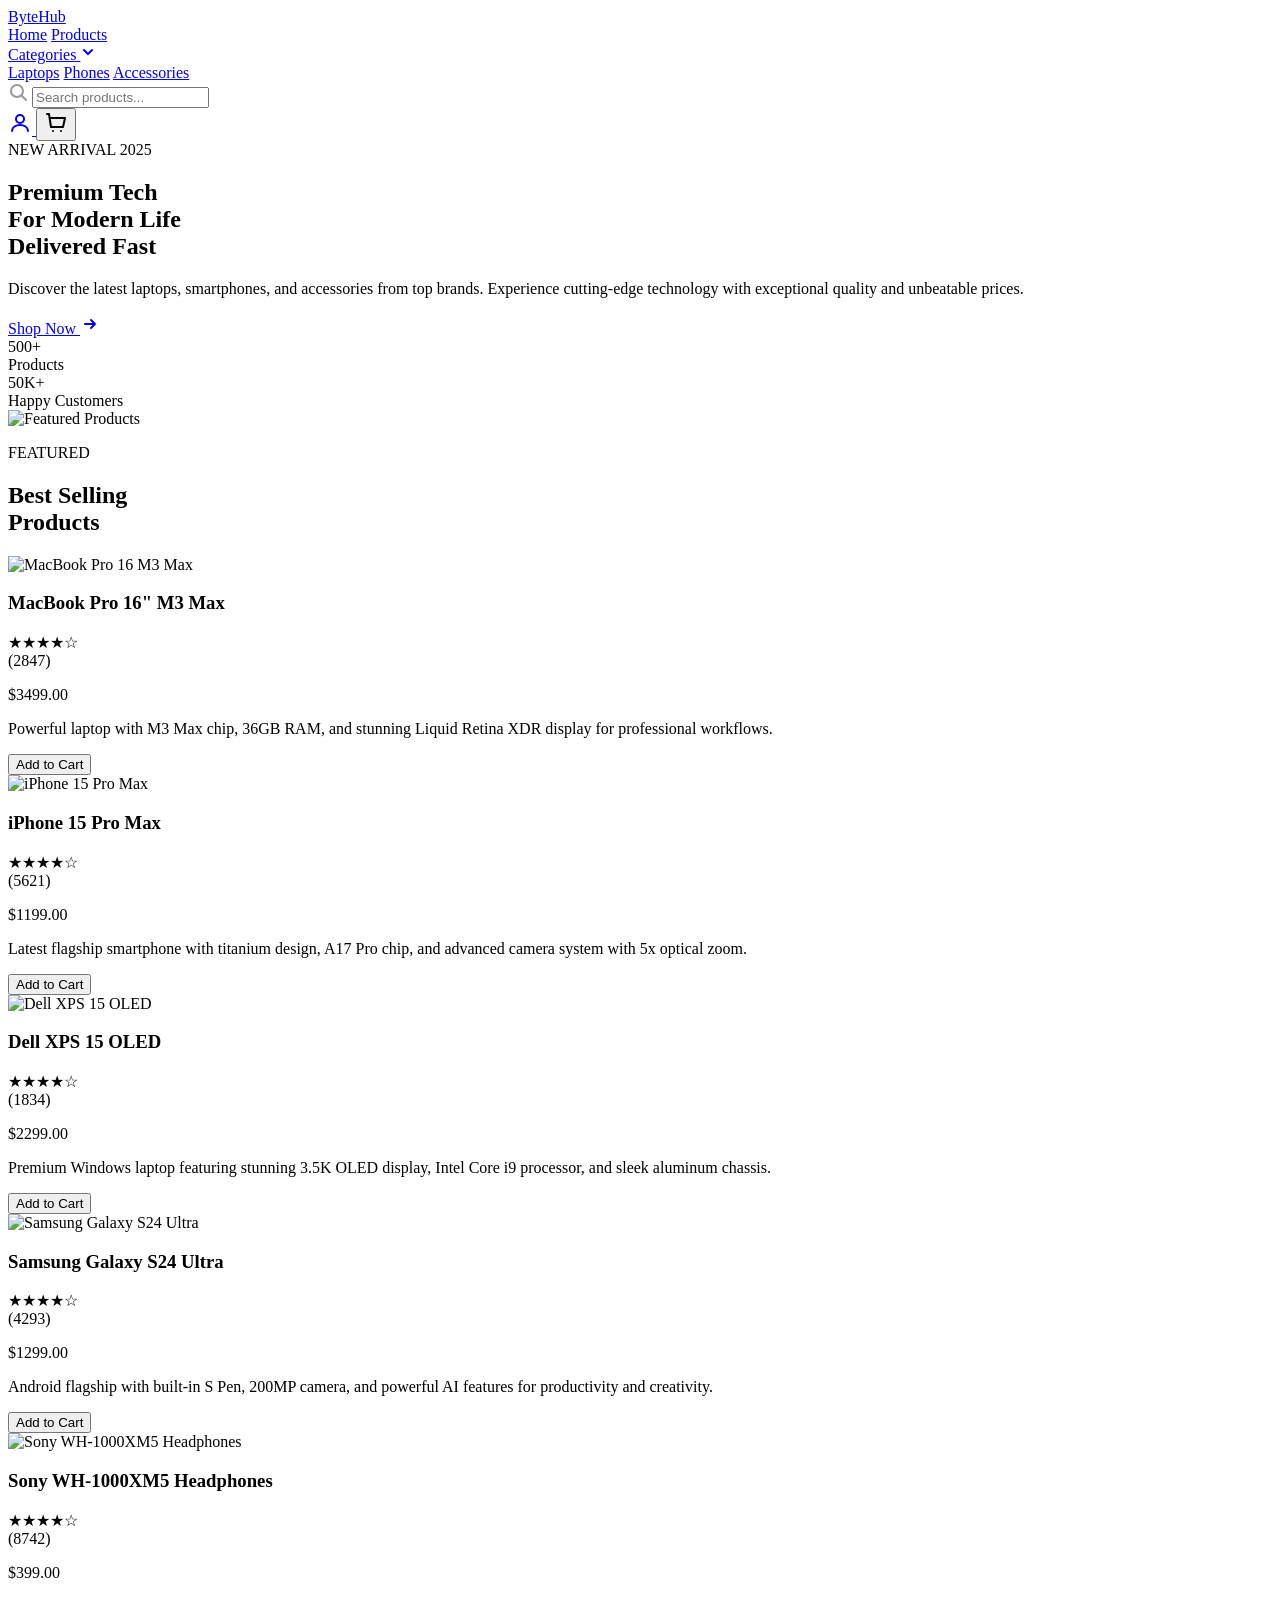
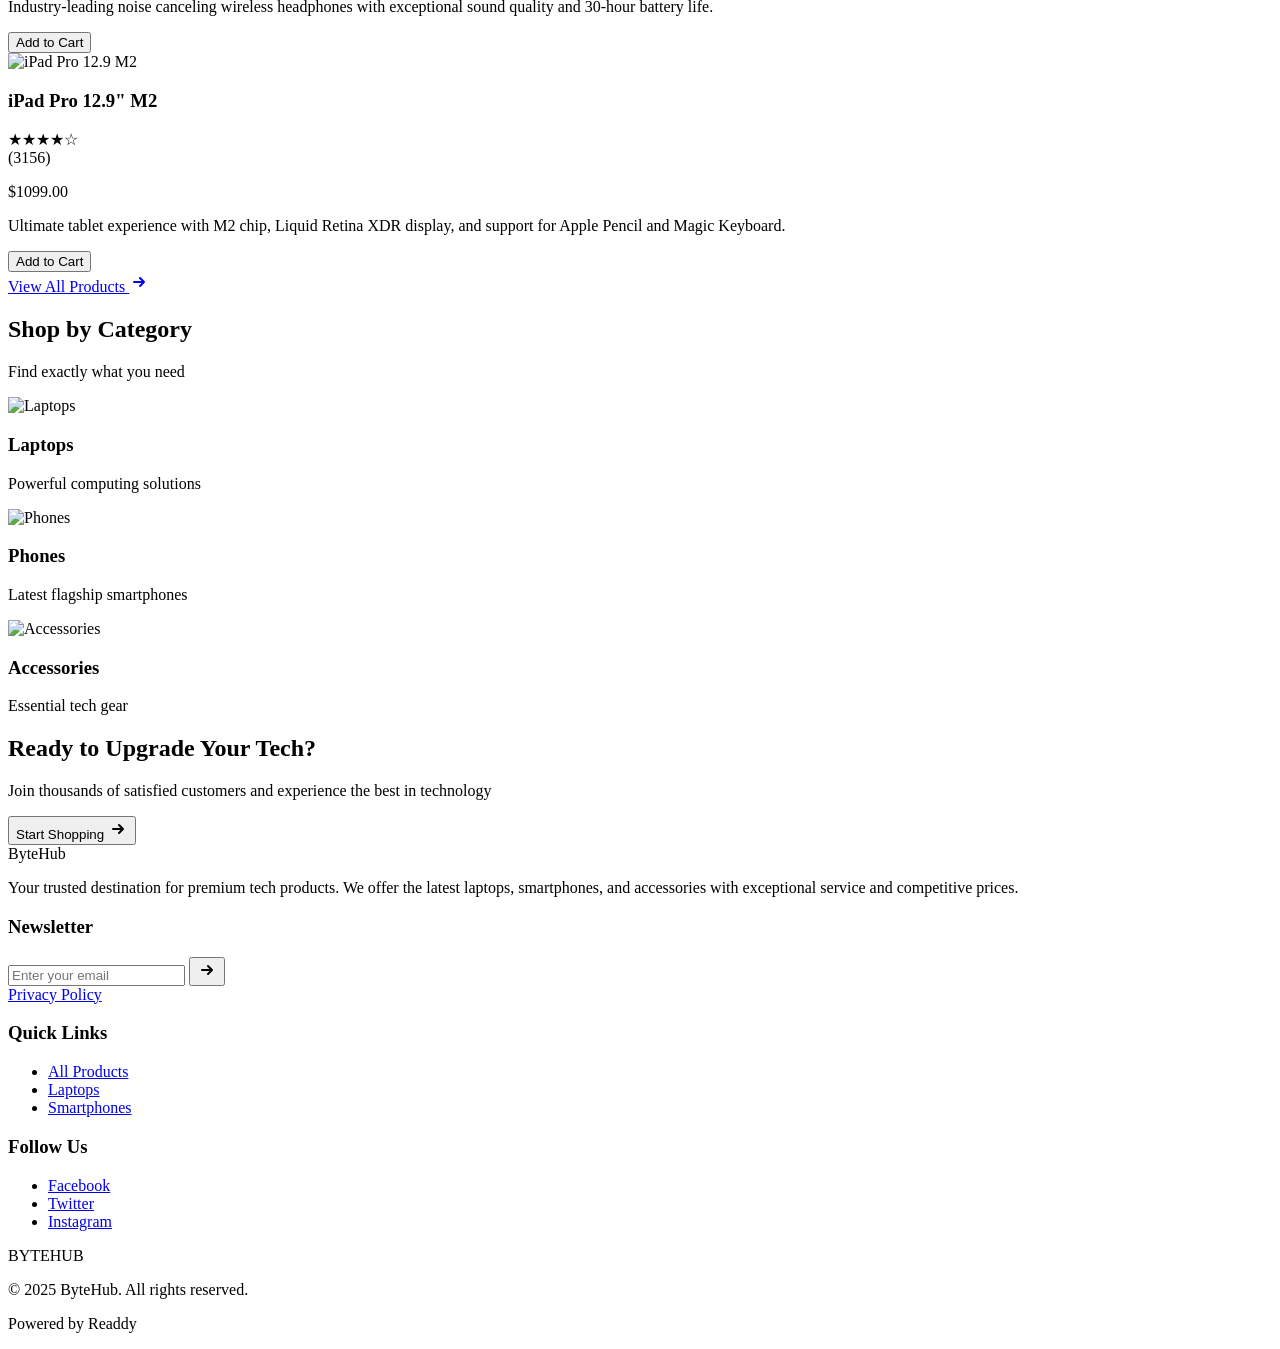
==== index.html @ a2492da7 "Add files via upload" ====
<!DOCTYPE html>
<html lang="en">
<head>
    <meta charset="UTF-8">
    <meta name="viewport" content="width=device-width, initial-scale=1.0">
    <title>ByteHub - Premium Tech Products | Laptops, Phones & Accessories</title>
    <meta name="description" content="Shop the latest laptops, smartphones, and tech accessories at ByteHub. Discover premium technology products from top brands with exceptional quality and competitive prices.">
    <link rel="stylesheet" href="styles.css">
</head>
<body>
    <!-- Header -->
    <header class="header">
        <div class="container">
            <div class="header-content">
                <a href="index.html" class="logo">
                    <div class="logo-icon" id="logoIcon"></div>
                    <span class="logo-text">ByteHub</span>
                </a>

                <nav class="nav">
                    <a href="index.html" class="nav-link active">Home</a>
                    <a href="products.html" class="nav-link">Products</a>
                    <div class="dropdown">
                        <a href="#" class="nav-link dropdown-toggle">
                            Categories
                            <svg width="16" height="16" viewBox="0 0 16 16" fill="none">
                                <path d="M4 6L8 10L12 6" stroke="currentColor" stroke-width="2" stroke-linecap="round"/>
                            </svg>
                        </a>
                        <div class="dropdown-menu">
                            <a href="products.html?category=laptops" class="dropdown-item">Laptops</a>
                            <a href="products.html?category=phones" class="dropdown-item">Phones</a>
                            <a href="products.html?category=accessories" class="dropdown-item">Accessories</a>
                        </div>
                    </div>
                </nav>

                <div class="search-bar">
                    <svg width="20" height="20" viewBox="0 0 20 20" fill="none">
                        <circle cx="9" cy="9" r="6" stroke="#999" stroke-width="2"/>
                        <path d="M14 14L18 18" stroke="#999" stroke-width="2" stroke-linecap="round"/>
                    </svg>
                    <input type="text" placeholder="Search products...">
                </div>

                <div class="header-actions">
                    <a href="login.html" class="icon-btn">
                        <svg width="24" height="24" viewBox="0 0 24 24" fill="none">
                            <circle cx="12" cy="8" r="4" stroke="currentColor" stroke-width="2"/>
                            <path d="M4 20C4 16 8 14 12 14C16 14 20 16 20 20" stroke="currentColor" stroke-width="2" stroke-linecap="round"/>
                        </svg>
                    </a>
                    <button class="icon-btn">
                        <svg width="24" height="24" viewBox="0 0 24 24" fill="none">
                            <path d="M3 3H5L7 16H19L21 7H7" stroke="currentColor" stroke-width="2" stroke-linecap="round" stroke-linejoin="round"/>
                            <circle cx="9" cy="20" r="1" fill="currentColor"/>
                            <circle cx="17" cy="20" r="1" fill="currentColor"/>
                        </svg>
                    </button>
                </div>
            </div>
        </div>
    </header>

    <!-- Hero Section -->
    <section class="hero">
        <div class="container">
            <div class="hero-content">
                <div class="hero-left">
                    <span class="badge">NEW ARRIVAL 2025</span>
                    <h1 class="hero-title">
                        Premium Tech<br>
                        <span class="hero-accent">For Modern Life</span><br>
                        Delivered Fast
                    </h1>
                    <p class="hero-description">
                        Discover the latest laptops, smartphones, and accessories from top brands. Experience cutting-edge technology with exceptional quality and unbeatable prices.
                    </p>
                    <a href="products.html" class="btn btn-primary">
                        Shop Now
                        <svg width="20" height="20" viewBox="0 0 20 20" fill="none">
                            <path d="M5 10H15M15 10L11 6M15 10L11 14" stroke="currentColor" stroke-width="2" stroke-linecap="round" stroke-linejoin="round"/>
                        </svg>
                    </a>
                </div>

                <div class="hero-right">
                    <div class="stats-card">
                        <div class="stat">
                            <div class="stat-value">500+</div>
                            <div class="stat-label">Products</div>
                        </div>
                        <div class="stat">
                            <div class="stat-value">50K+</div>
                            <div class="stat-label">Happy Customers</div>
                        </div>
                    </div>
                    <img src="https://ext.same-assets.com/4202132248/4237964118.jpeg" alt="Featured Products" class="hero-image">
                </div>
            </div>
        </div>
    </section>

    <!-- Best Selling Products -->
    <section class="products-section">
        <div class="container">
            <p class="section-label">FEATURED</p>
            <h2 class="section-title">Best Selling<br>Products</h2>

            <div class="products-grid">
                <!-- Product 1 -->
                <div class="product-card">
                    <div class="product-image">
                        <img src="https://ext.same-assets.com/4202132248/3371198224.false" alt="MacBook Pro 16 M3 Max">
                    </div>
                    <h3 class="product-title">MacBook Pro 16" M3 Max</h3>
                    <div class="product-rating">
                        <div class="stars">★★★★☆</div>
                        <span class="rating-count">(2847)</span>
                    </div>
                    <p class="product-price">$3499.00</p>
                    <p class="product-description">Powerful laptop with M3 Max chip, 36GB RAM, and stunning Liquid Retina XDR display for professional workflows.</p>
                    <button class="btn btn-secondary">Add to Cart</button>
                </div>

                <!-- Product 2 -->
                <div class="product-card">
                    <div class="product-image">
                        <img src="https://ext.same-assets.com/4202132248/3817029544.false" alt="iPhone 15 Pro Max">
                    </div>
                    <h3 class="product-title">iPhone 15 Pro Max</h3>
                    <div class="product-rating">
                        <div class="stars">★★★★☆</div>
                        <span class="rating-count">(5621)</span>
                    </div>
                    <p class="product-price">$1199.00</p>
                    <p class="product-description">Latest flagship smartphone with titanium design, A17 Pro chip, and advanced camera system with 5x optical zoom.</p>
                    <button class="btn btn-secondary">Add to Cart</button>
                </div>

                <!-- Product 3 -->
                <div class="product-card">
                    <div class="product-image">
                        <img src="https://ext.same-assets.com/4202132248/3340325366.false" alt="Dell XPS 15 OLED">
                    </div>
                    <h3 class="product-title">Dell XPS 15 OLED</h3>
                    <div class="product-rating">
                        <div class="stars">★★★★☆</div>
                        <span class="rating-count">(1834)</span>
                    </div>
                    <p class="product-price">$2299.00</p>
                    <p class="product-description">Premium Windows laptop featuring stunning 3.5K OLED display, Intel Core i9 processor, and sleek aluminum chassis.</p>
                    <button class="btn btn-secondary">Add to Cart</button>
                </div>

                <!-- Product 4 -->
                <div class="product-card">
                    <div class="product-image">
                        <img src="https://ext.same-assets.com/4202132248/1312761333.false" alt="Samsung Galaxy S24 Ultra">
                    </div>
                    <h3 class="product-title">Samsung Galaxy S24 Ultra</h3>
                    <div class="product-rating">
                        <div class="stars">★★★★☆</div>
                        <span class="rating-count">(4293)</span>
                    </div>
                    <p class="product-price">$1299.00</p>
                    <p class="product-description">Android flagship with built-in S Pen, 200MP camera, and powerful AI features for productivity and creativity.</p>
                    <button class="btn btn-secondary">Add to Cart</button>
                </div>

                <!-- Product 5 -->
                <div class="product-card">
                    <div class="product-image">
                        <img src="https://ext.same-assets.com/4202132248/2465960972.false" alt="Sony WH-1000XM5 Headphones">
                    </div>
                    <h3 class="product-title">Sony WH-1000XM5 Headphones</h3>
                    <div class="product-rating">
                        <div class="stars">★★★★☆</div>
                        <span class="rating-count">(8742)</span>
                    </div>
                    <p class="product-price">$399.00</p>
                    <p class="product-description">Industry-leading noise canceling wireless headphones with exceptional sound quality and 30-hour battery life.</p>
                    <button class="btn btn-secondary">Add to Cart</button>
                </div>

                <!-- Product 6 -->
                <div class="product-card">
                    <div class="product-image">
                        <img src="https://ext.same-assets.com/4202132248/3742581268.false" alt="iPad Pro 12.9 M2">
                    </div>
                    <h3 class="product-title">iPad Pro 12.9" M2</h3>
                    <div class="product-rating">
                        <div class="stars">★★★★☆</div>
                        <span class="rating-count">(3156)</span>
                    </div>
                    <p class="product-price">$1099.00</p>
                    <p class="product-description">Ultimate tablet experience with M2 chip, Liquid Retina XDR display, and support for Apple Pencil and Magic Keyboard.</p>
                    <button class="btn btn-secondary">Add to Cart</button>
                </div>
            </div>

            <div class="view-all">
                <a href="products.html" class="btn btn-primary">
                    View All Products
                    <svg width="20" height="20" viewBox="0 0 20 20" fill="none">
                        <path d="M5 10H15M15 10L11 6M15 10L11 14" stroke="currentColor" stroke-width="2" stroke-linecap="round" stroke-linejoin="round"/>
                    </svg>
                </a>
            </div>
        </div>
    </section>

    <!-- Categories Section -->
    <section class="categories-section">
        <div class="container">
            <h2 class="section-title-center">Shop by Category</h2>
            <p class="section-subtitle">Find exactly what you need</p>

            <div class="categories-grid">
                <div class="category-card">
                    <img src="https://ext.same-assets.com/4202132248/1096574833.jpeg" alt="Laptops">
                    <div class="category-content">
                        <h3 class="category-title">Laptops</h3>
                        <p class="category-subtitle">Powerful computing solutions</p>
                    </div>
                </div>

                <div class="category-card">
                    <img src="https://ext.same-assets.com/4202132248/4027324781.jpeg" alt="Phones">
                    <div class="category-content">
                        <h3 class="category-title">Phones</h3>
                        <p class="category-subtitle">Latest flagship smartphones</p>
                    </div>
                </div>

                <div class="category-card">
                    <img src="https://ext.same-assets.com/4202132248/3870471073.jpeg" alt="Accessories">
                    <div class="category-content">
                        <h3 class="category-title">Accessories</h3>
                        <p class="category-subtitle">Essential tech gear</p>
                    </div>
                </div>
            </div>
        </div>
    </section>

    <!-- CTA Section -->
    <section class="cta-section">
        <div class="container">
            <h2 class="cta-title">Ready to Upgrade Your Tech?</h2>
            <p class="cta-description">Join thousands of satisfied customers and experience the best in technology</p>
            <button class="btn btn-white">
                Start Shopping
                <svg width="20" height="20" viewBox="0 0 20 20" fill="none">
                    <path d="M5 10H15M15 10L11 6M15 10L11 14" stroke="currentColor" stroke-width="2" stroke-linecap="round" stroke-linejoin="round"/>
                </svg>
            </button>
        </div>
    </section>

    <!-- Footer -->
    <footer class="footer">
        <div class="container">
            <div class="footer-content">
                <div class="footer-col">
                    <div class="footer-logo">
                        <div class="footer-logo-icon"></div>
                        <span class="footer-logo-text">ByteHub</span>
                    </div>
                    <p class="footer-description">Your trusted destination for premium tech products. We offer the latest laptops, smartphones, and accessories with exceptional service and competitive prices.</p>
                </div>

                <div class="footer-col">
                    <h3 class="footer-heading">Newsletter</h3>
                    <div class="newsletter-form">
                        <input type="email" placeholder="Enter your email">
                        <button type="submit">
                            <svg width="20" height="20" viewBox="0 0 20 20" fill="none">
                                <path d="M5 10H15M15 10L11 6M15 10L11 14" stroke="currentColor" stroke-width="2" stroke-linecap="round" stroke-linejoin="round"/>
                            </svg>
                        </button>
                    </div>
                    <a href="#" class="footer-link">Privacy Policy</a>
                </div>

                <div class="footer-col">
                    <h3 class="footer-heading">Quick Links</h3>
                    <ul class="footer-links">
                        <li><a href="#">All Products</a></li>
                        <li><a href="#">Laptops</a></li>
                        <li><a href="#">Smartphones</a></li>
                    </ul>
                </div>

                <div class="footer-col">
                    <h3 class="footer-heading">Follow Us</h3>
                    <ul class="footer-links">
                        <li><a href="#">Facebook</a></li>
                        <li><a href="#">Twitter</a></li>
                        <li><a href="#">Instagram</a></li>
                    </ul>
                </div>
            </div>

            <div class="footer-watermark">BYTEHUB</div>

            <div class="footer-bottom">
                <p>&copy; 2025 ByteHub. All rights reserved.</p>
                <p>Powered by Readdy</p>
            </div>
        </div>
    </footer>

    <script src="script.js"></script>
</body>
</html>
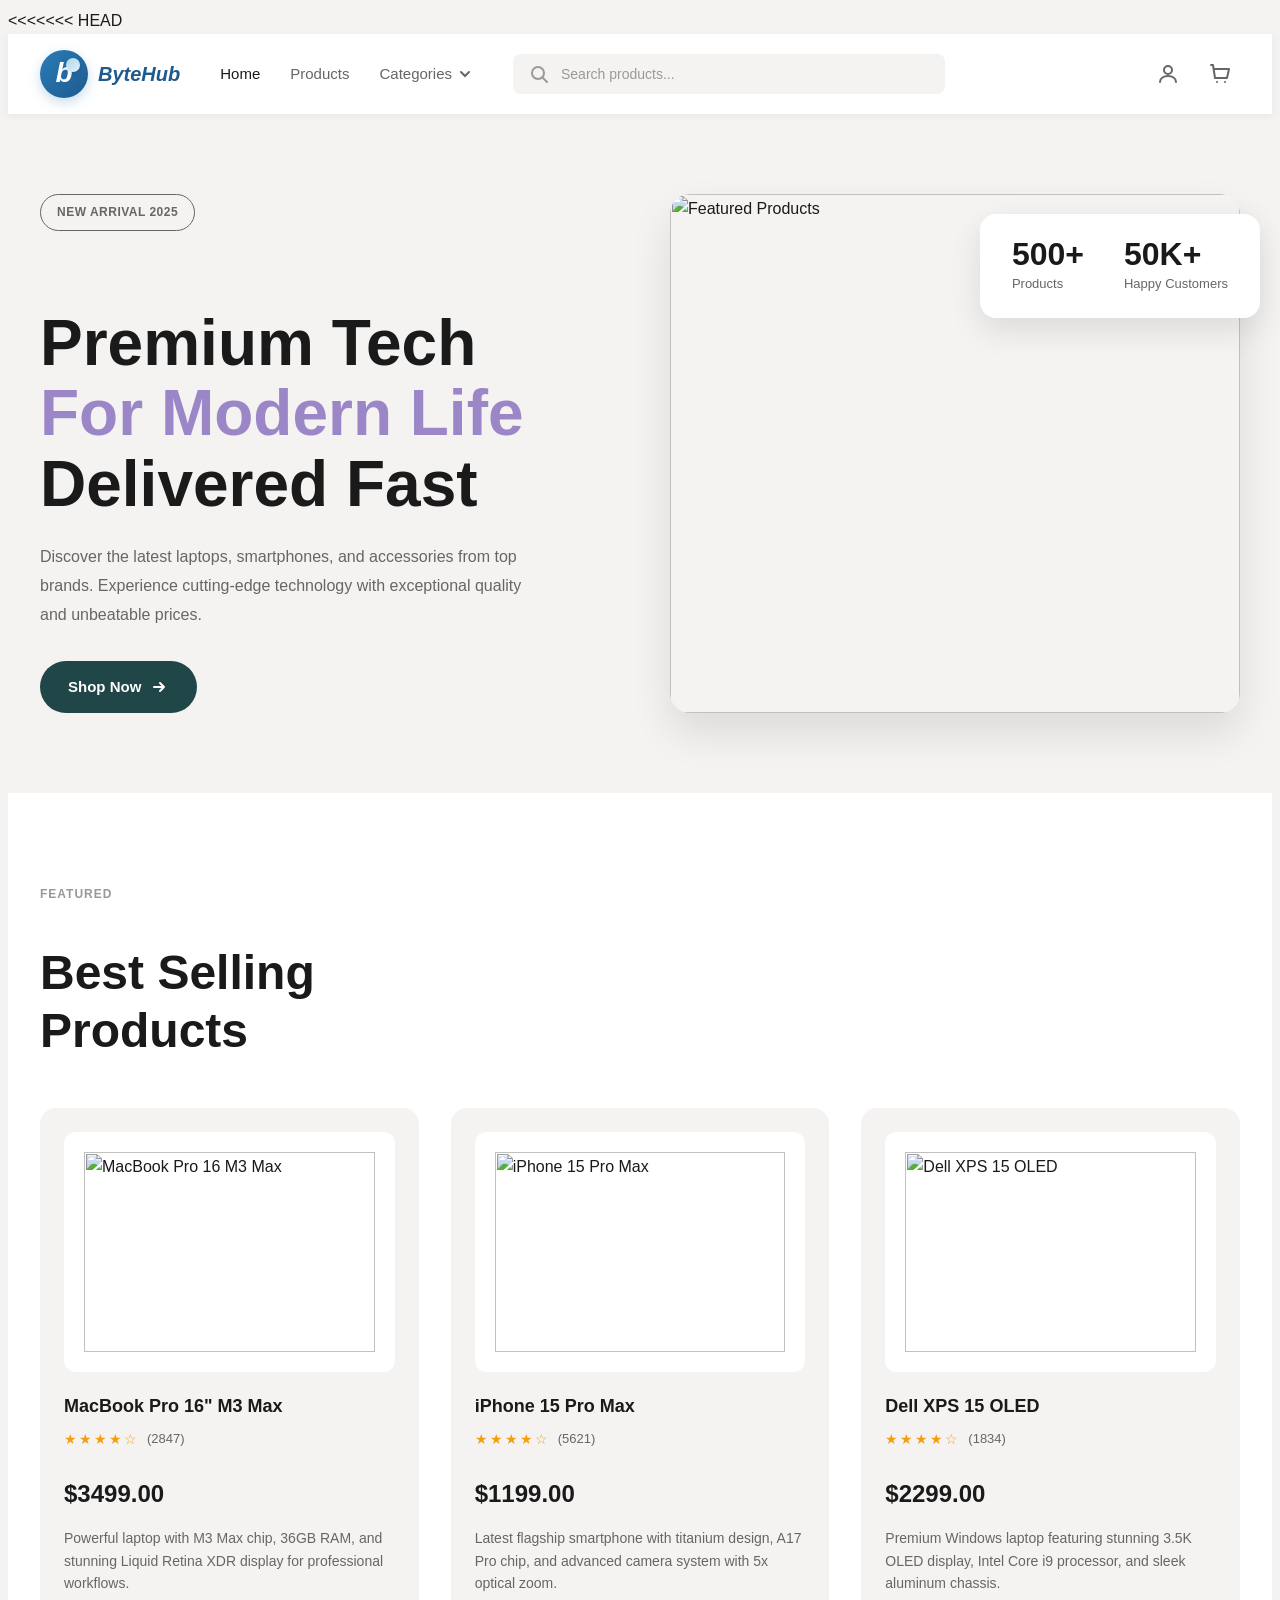
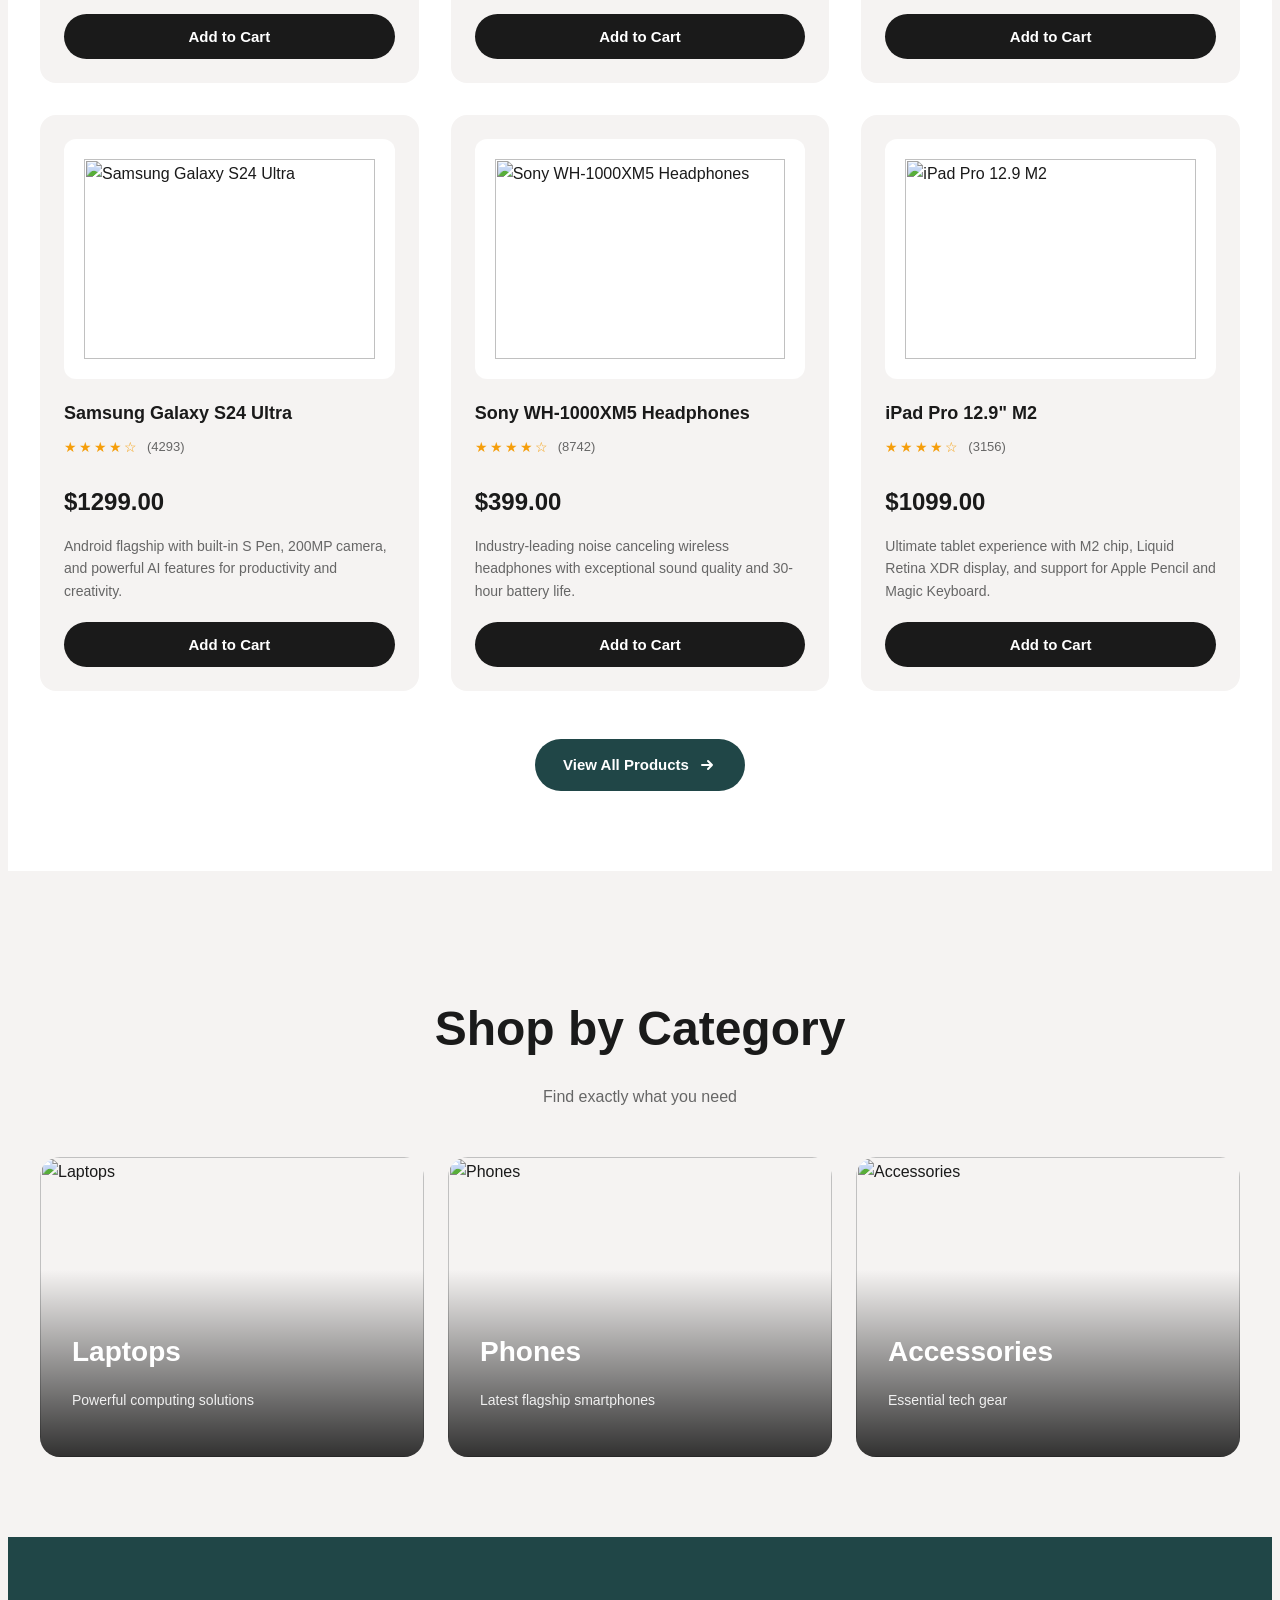
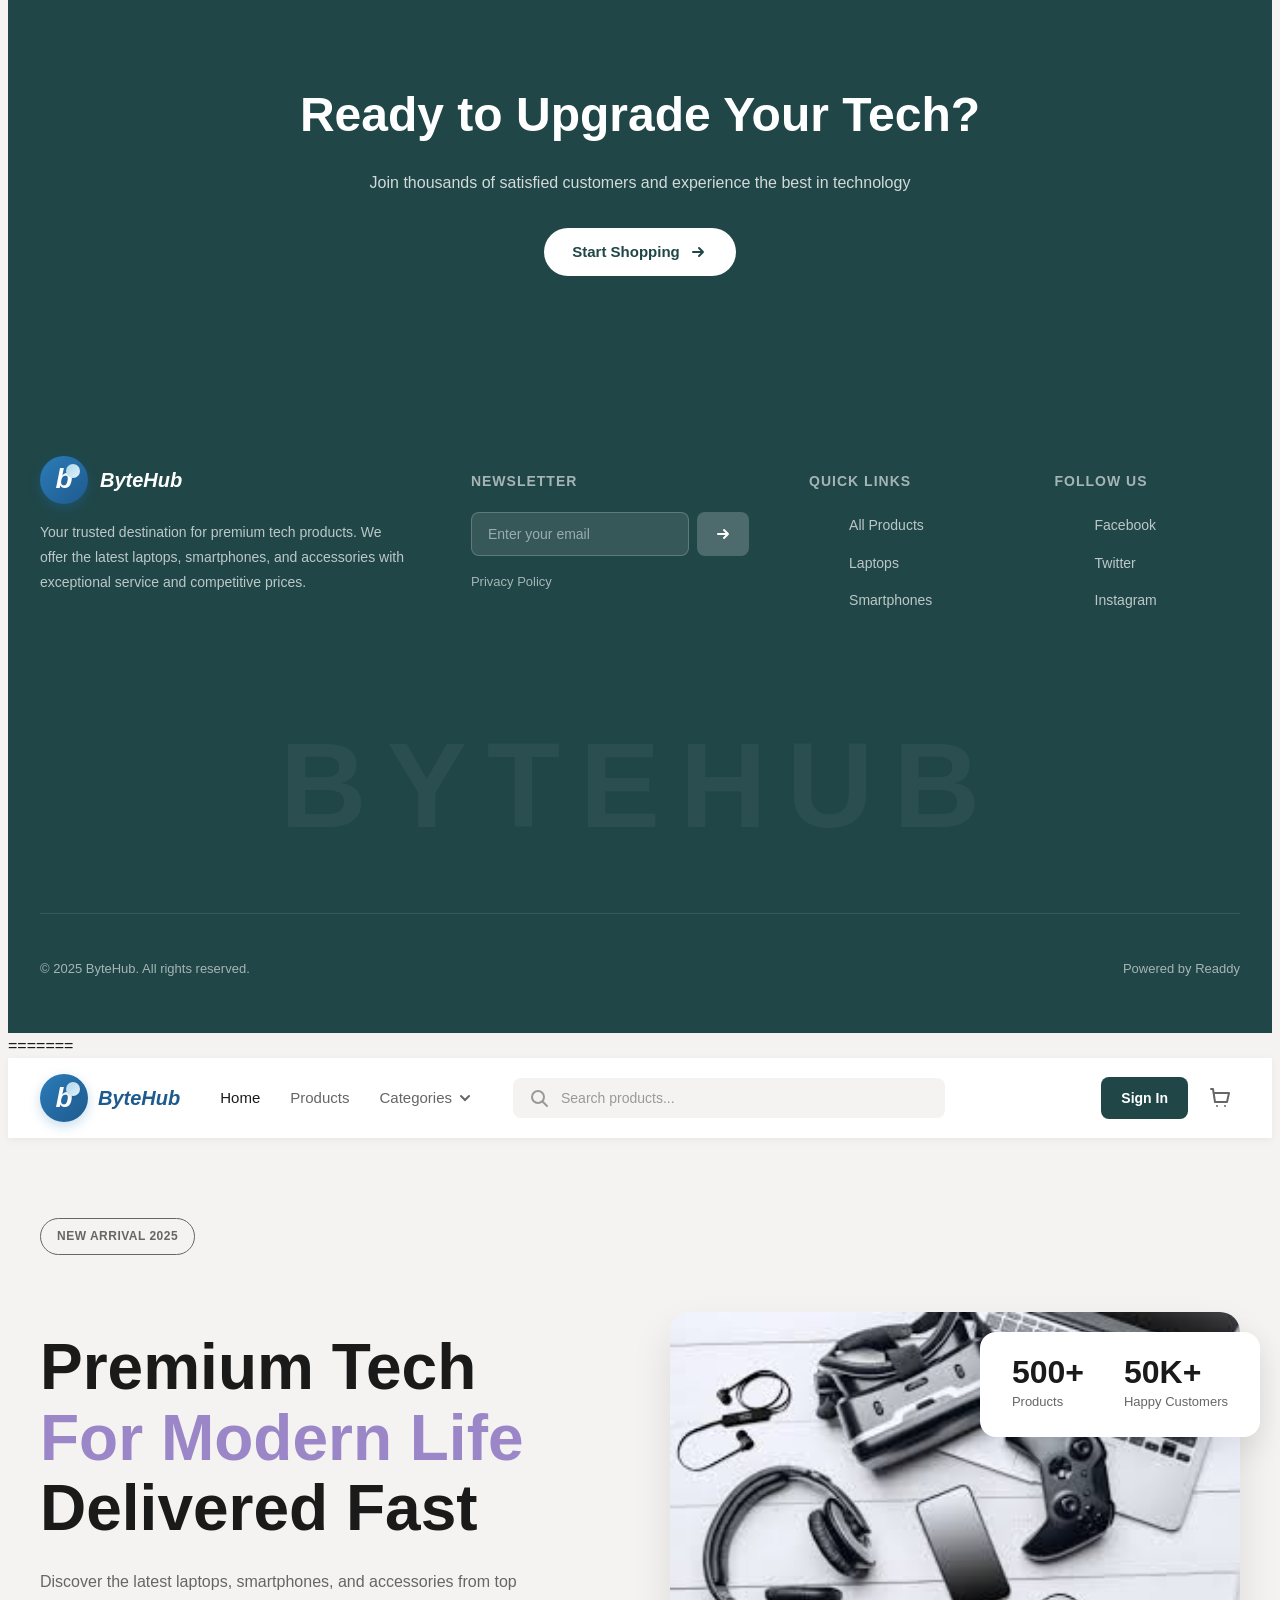
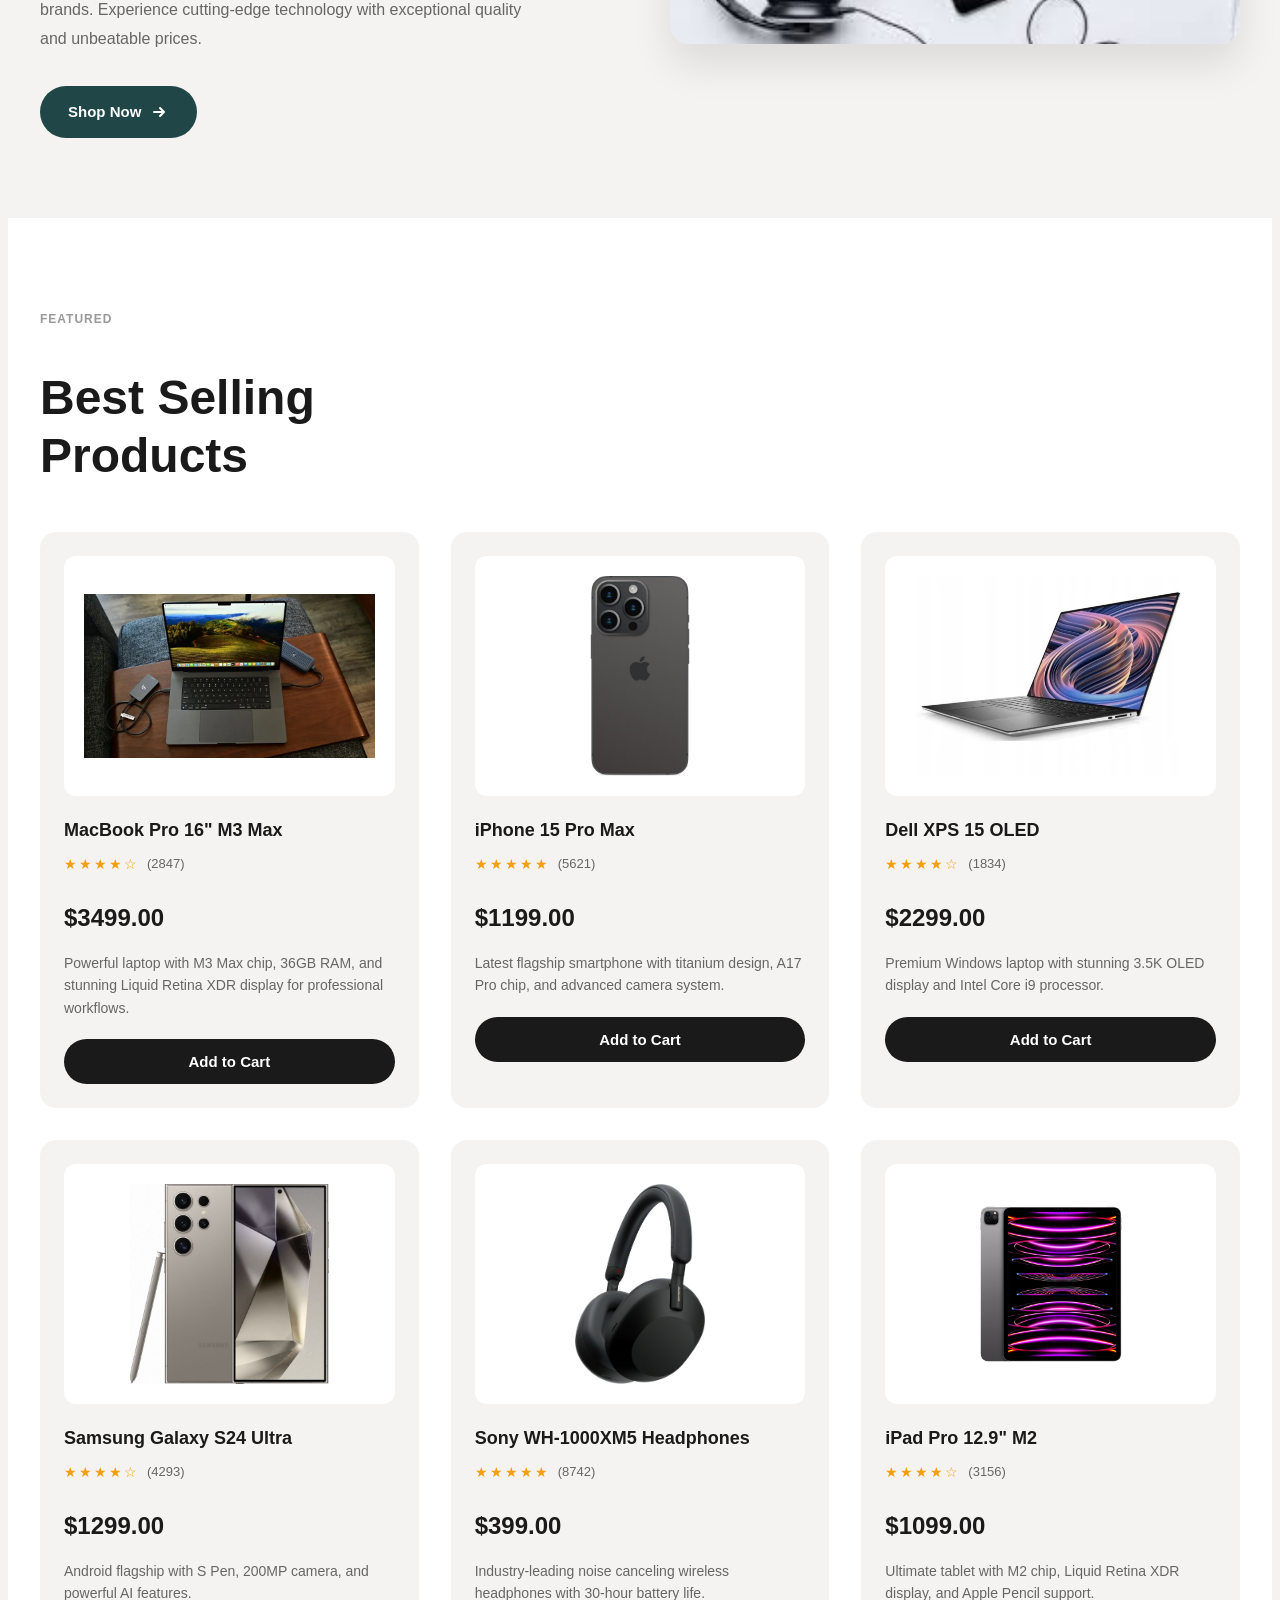
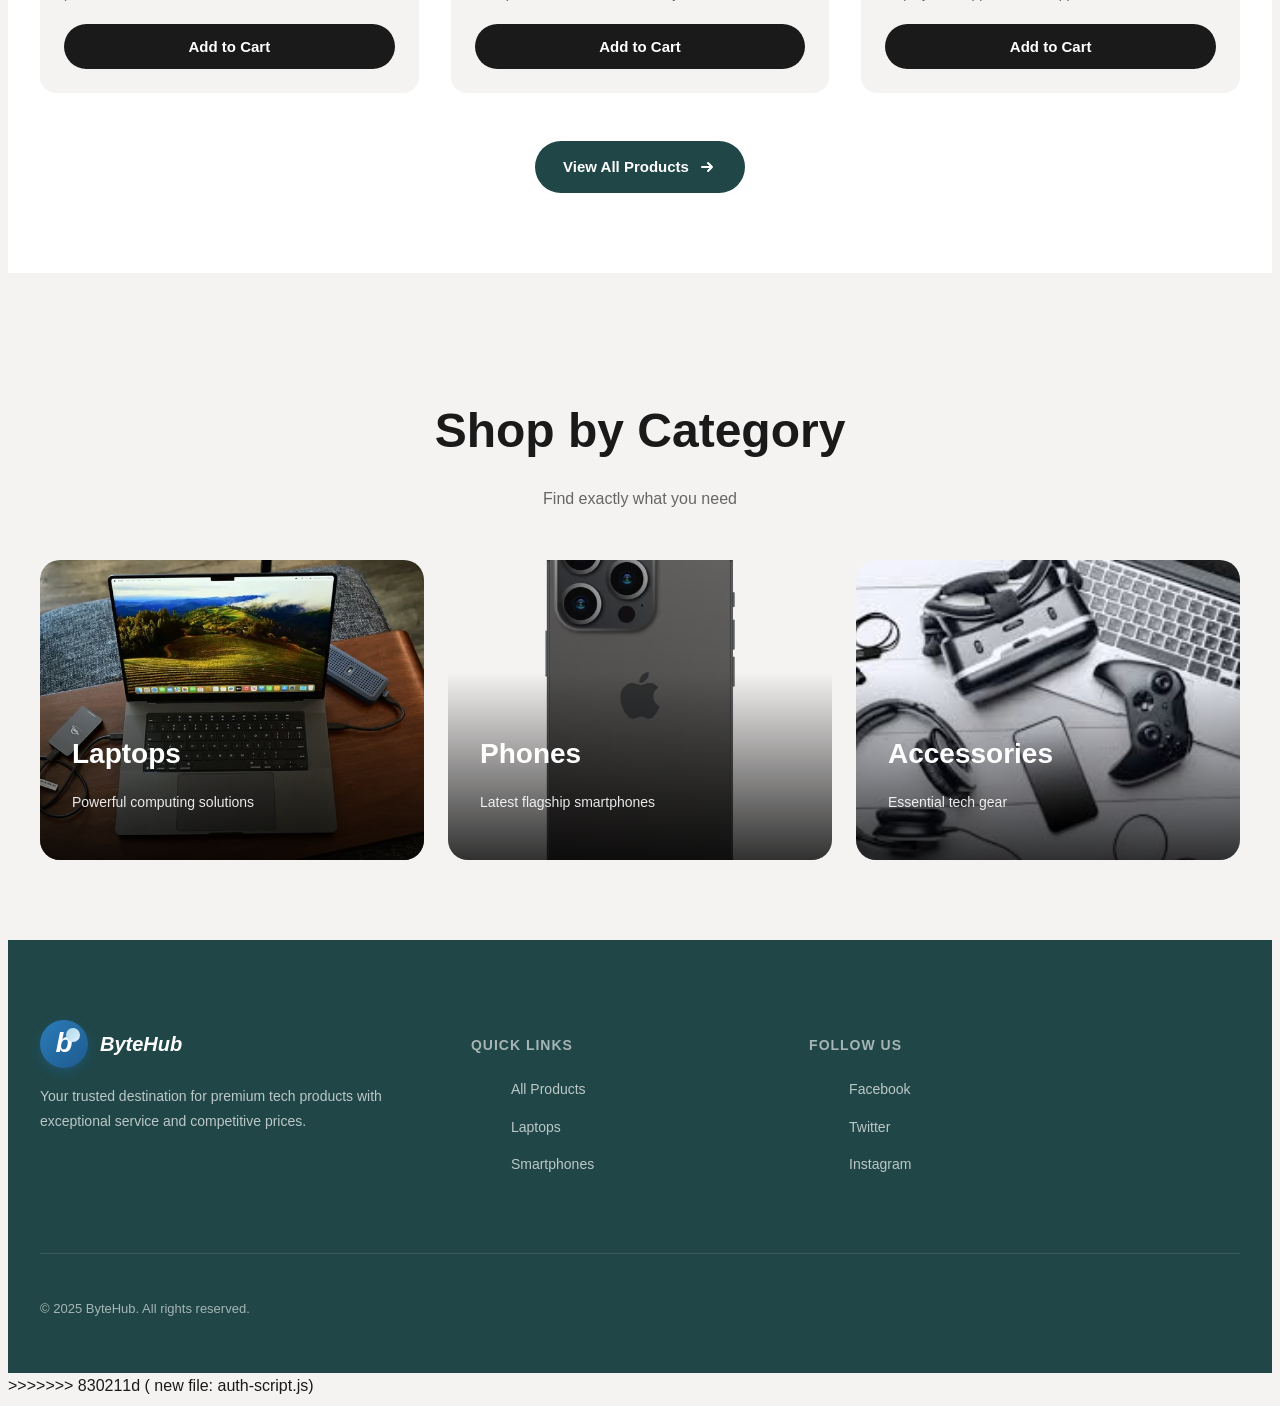
==== commit 83f60d06: "new file:   auth-script.js 	new file:   cart-fix.css 	new file:   cart.js 	new file:   img/accessori" ====
--- a/index.html
+++ b/index.html
@@ -1,3 +1,4 @@
+<<<<<<< HEAD
 <!DOCTYPE html>
 <html lang="en">
 <head>
@@ -314,3 +315,513 @@
     <script src="script.js"></script>
 </body>
 </html>
+=======
+<!DOCTYPE html>
+<html lang="en">
+
+<head>
+    <meta charset="UTF-8">
+    <meta name="viewport" content="width=device-width, initial-scale=1.0">
+    <title>ByteHub - Premium Tech Products | Laptops, Phones & Accessories</title>
+    <meta name="description"
+        content="Shop the latest laptops, smartphones, and tech accessories at ByteHub. Discover premium technology products from top brands.">
+    <link rel="stylesheet" href="styles.css">
+    <link rel="icon" type="image/svg+xml" href="logo.svg">
+    <style>
+        /* Cart Modal Styles */
+        .cart-modal-overlay {
+            display: none;
+            position: fixed;
+            top: 0;
+            left: 0;
+            width: 100%;
+            height: 100%;
+            background: rgba(0, 0, 0, 0.5);
+            z-index: 999;
+        }
+
+        .cart-modal {
+            display: none;
+            position: fixed;
+            right: 0;
+            top: 0;
+            width: 400px;
+            max-width: 90%;
+            height: 100%;
+            background: white;
+            z-index: 1000;
+            box-shadow: -5px 0 15px rgba(0, 0, 0, 0.2);
+            flex-direction: column;
+        }
+
+        .cart-header {
+            padding: 20px;
+            border-bottom: 1px solid #eee;
+            display: flex;
+            justify-content: space-between;
+            align-items: center;
+        }
+
+        .cart-header h3 {
+            margin: 0;
+            font-size: 20px;
+        }
+
+        .cart-close {
+            background: none;
+            border: none;
+            font-size: 30px;
+            cursor: pointer;
+            color: #666;
+        }
+
+        .cart-content {
+            flex: 1;
+            overflow-y: auto;
+            padding: 20px;
+        }
+
+        .cart-empty {
+            text-align: center;
+            padding: 60px 20px;
+            color: #999;
+        }
+
+        .cart-item {
+            display: flex;
+            gap: 15px;
+            padding: 15px;
+            border-bottom: 1px solid #eee;
+            align-items: center;
+        }
+
+        .cart-item-image {
+            width: 60px;
+            height: 60px;
+            object-fit: cover;
+            border-radius: 8px;
+        }
+
+        .cart-item-info {
+            flex: 1;
+        }
+
+        .cart-item-title {
+            font-size: 14px;
+            font-weight: 600;
+            margin-bottom: 5px;
+        }
+
+        .cart-item-price {
+            color: #204647;
+            font-weight: bold;
+        }
+
+        .cart-item-remove {
+            background: #dc3545;
+            color: white;
+            border: none;
+            padding: 5px 10px;
+            border-radius: 4px;
+            cursor: pointer;
+            font-size: 12px;
+        }
+
+        .cart-footer {
+            padding: 20px;
+            border-top: 1px solid #eee;
+        }
+
+        .cart-total {
+            display: flex;
+            justify-content: space-between;
+            margin-bottom: 15px;
+            font-size: 18px;
+            font-weight: bold;
+        }
+
+        .cart-badge {
+            position: absolute;
+            top: -5px;
+            right: -5px;
+            background: #dc3545;
+            color: white;
+            border-radius: 50%;
+            width: 18px;
+            height: 18px;
+            font-size: 11px;
+            display: flex;
+            align-items: center;
+            justify-content: center;
+            font-weight: bold;
+        }
+
+        /* Mobile Menu Button */
+        .mobile-menu-btn {
+            display: none;
+            background: none;
+            border: none;
+            font-size: 24px;
+            cursor: pointer;
+            color: #333;
+        }
+
+        @media (max-width: 768px) {
+            .mobile-menu-btn {
+                display: block;
+            }
+
+            .nav {
+                position: fixed;
+                top: 0;
+                right: -100%;
+                width: 70%;
+                height: 100vh;
+                background: white;
+                flex-direction: column;
+                padding: 80px 20px;
+                transition: right 0.3s ease;
+                box-shadow: -5px 0 15px rgba(0, 0, 0, 0.1);
+                z-index: 998;
+            }
+
+            .nav.active {
+                right: 0;
+            }
+
+            .search-bar {
+                display: none !important;
+            }
+        }
+    </style>
+</head>
+
+<body>
+    <!-- Header -->
+    <header class="header">
+        <div class="container">
+            <div class="header-content">
+                <a href="index.html" class="logo">
+                    <div class="logo-icon" id="logoIcon"></div>
+                    <span class="logo-text">ByteHub</span>
+                </a>
+
+                <button class="mobile-menu-btn" id="mobileMenuBtn">
+                    <span>☰</span>
+                </button>
+
+                <nav class="nav" id="mainNav">
+                    <a href="index.html" class="nav-link active">Home</a>
+                    <a href="products.html" class="nav-link">Products</a>
+                    <div class="dropdown">
+                        <a href="#" class="nav-link dropdown-toggle">
+                            Categories
+                            <svg width="16" height="16" viewBox="0 0 16 16" fill="none">
+                                <path d="M4 6L8 10L12 6" stroke="currentColor" stroke-width="2"
+                                    stroke-linecap="round" />
+                            </svg>
+                        </a>
+                        <div class="dropdown-menu">
+                            <a href="products.html?category=laptops" class="dropdown-item">Laptops</a>
+                            <a href="products.html?category=phones" class="dropdown-item">Phones</a>
+                            <a href="products.html?category=accessories" class="dropdown-item">Accessories</a>
+                        </div>
+                    </div>
+                </nav>
+
+                <div class="search-bar">
+                    <svg width="20" height="20" viewBox="0 0 20 20" fill="none">
+                        <circle cx="9" cy="9" r="6" stroke="#999" stroke-width="2" />
+                        <path d="M14 14L18 18" stroke="#999" stroke-width="2" stroke-linecap="round" />
+                    </svg>
+                    <input type="text" placeholder="Search products...">
+                </div>
+
+                <div class="header-actions">
+                    <a href="login.html" class="btn btn-primary"
+                        style="padding: 10px 20px; border-radius: 8px; font-size: 14px; text-decoration: none; color: white;">
+                        Sign In
+                    </a>
+                    <button class="icon-btn" id="cartBtn" style="position: relative;">
+                        <svg width="24" height="24" viewBox="0 0 24 24" fill="none">
+                            <path d="M3 3H5L7 16H19L21 7H7" stroke="currentColor" stroke-width="2"
+                                stroke-linecap="round" stroke-linejoin="round" />
+                            <circle cx="9" cy="20" r="1" fill="currentColor" />
+                            <circle cx="17" cy="20" r="1" fill="currentColor" />
+                        </svg>
+                        <span class="cart-badge" id="cartCount" style="display: none;">0</span>
+                    </button>
+                </div>
+            </div>
+        </div>
+    </header>
+
+    <!-- Cart Modal -->
+    <div class="cart-modal-overlay" id="cartOverlay"></div>
+    <div class="cart-modal" id="cartModal">
+        <div class="cart-header">
+            <h3>Shopping Cart</h3>
+            <button class="cart-close" id="cartClose">&times;</button>
+        </div>
+        <div class="cart-content" id="cartContent">
+            <div class="cart-empty">
+                <p style="font-size: 48px;">🛒</p>
+                <p>Your cart is empty</p>
+            </div>
+        </div>
+        <div class="cart-footer">
+            <div class="cart-total">
+                <span>Total:</span>
+                <span id="cartTotal">$0.00</span>
+            </div>
+            <button class="btn btn-primary" style="width: 100%;"
+                onclick="window.location.href='backend/checkout.php'">Checkout</button>
+        </div>
+    </div>
+
+    <!-- Hero Section -->
+    <section class="hero">
+        <div class="container">
+            <div class="hero-content">
+                <div class="hero-left">
+                    <span class="badge">NEW ARRIVAL 2025</span>
+                    <h1 class="hero-title">
+                        Premium Tech<br>
+                        <span class="hero-accent">For Modern Life</span><br>
+                        Delivered Fast
+                    </h1>
+                    <p class="hero-description">
+                        Discover the latest laptops, smartphones, and accessories from top brands. Experience
+                        cutting-edge technology with exceptional quality and unbeatable prices.
+                    </p>
+                    <a href="products.html" class="btn btn-primary">
+                        Shop Now
+                        <svg width="20" height="20" viewBox="0 0 20 20" fill="none">
+                            <path d="M5 10H15M15 10L11 6M15 10L11 14" stroke="currentColor" stroke-width="2"
+                                stroke-linecap="round" stroke-linejoin="round" />
+                        </svg>
+                    </a>
+                </div>
+
+                <div class="hero-right">
+                    <div class="stats-card">
+                        <div class="stat">
+                            <div class="stat-value">500+</div>
+                            <div class="stat-label">Products</div>
+                        </div>
+                        <div class="stat">
+                            <div class="stat-value">50K+</div>
+                            <div class="stat-label">Happy Customers</div>
+                        </div>
+                    </div>
+                    <img src="prod-img/tech-accessories.jpg" alt="Featured Tech Products" class="hero-image">
+                </div>
+            </div>
+        </div>
+    </section>
+
+    <!-- Best Selling Products -->
+    <section class="products-section">
+        <div class="container">
+            <p class="section-label">FEATURED</p>
+            <h2 class="section-title">Best Selling<br>Products</h2>
+
+            <div class="products-grid">
+                <!-- Product 1 - MacBook Pro -->
+                <div class="product-card">
+                    <div class="product-image">
+                        <img src="prod-img/macbook-pro-16inch-m3-max.webp" alt="MacBook Pro">
+                    </div>
+                    <h3 class="product-title">MacBook Pro 16" M3 Max</h3>
+                    <div class="product-rating">
+                        <div class="stars">★★★★☆</div>
+                        <span class="rating-count">(2847)</span>
+                    </div>
+                    <p class="product-price">$3499.00</p>
+                    <p class="product-description">Powerful laptop with M3 Max chip, 36GB RAM, and stunning Liquid
+                        Retina XDR display for professional workflows.</p>
+                    <button class="btn btn-secondary"
+                        onclick="addToCart(1, 'MacBook Pro 16 M3 Max', 3499, 'https://images.unsplash.com/photo-1517336714731-489689fd1ca4?w=200')">Add
+                        to Cart</button>
+                </div>
+
+                <!-- Product 2 - iPhone -->
+                <div class="product-card">
+                    <div class="product-image">
+                        <img src="prod-img/iphone-15-pro-max.avif" alt="iPhone 15 Pro">
+                    </div>
+                    <h3 class="product-title">iPhone 15 Pro Max</h3>
+                    <div class="product-rating">
+                        <div class="stars">★★★★★</div>
+                        <span class="rating-count">(5621)</span>
+                    </div>
+                    <p class="product-price">$1199.00</p>
+                    <p class="product-description">Latest flagship smartphone with titanium design, A17 Pro chip, and
+                        advanced camera system.</p>
+                    <button class="btn btn-secondary"
+                        onclick="addToCart(2, 'iPhone 15 Pro Max', 1199, 'https://images.unsplash.com/photo-1592286927505-c3b446686dd1?w=200')">Add
+                        to Cart</button>
+                </div>
+
+                <!-- Product 3 - Dell XPS -->
+                <div class="product-card">
+                    <div class="product-image">
+                        <img src="prod-img/dell-xps-15-oled.webp" alt="Dell XPS 15">
+                    </div>
+                    <h3 class="product-title">Dell XPS 15 OLED</h3>
+                    <div class="product-rating">
+                        <div class="stars">★★★★☆</div>
+                        <span class="rating-count">(1834)</span>
+                    </div>
+                    <p class="product-price">$2299.00</p>
+                    <p class="product-description">Premium Windows laptop with stunning 3.5K OLED display and Intel Core
+                        i9 processor.</p>
+                    <button class="btn btn-secondary"
+                        onclick="addToCart(3, 'Dell XPS 15 OLED', 2299, 'https://images.unsplash.com/photo-1593642632823-8f78536788c6?w=200')">Add
+                        to Cart</button>
+                </div>
+
+                <!-- Product 4 - Samsung Galaxy -->
+                <div class="product-card">
+                    <div class="product-image">
+                        <img src="prod-img/samsung-galaxy-s24-ultra.jpg" alt="Samsung Galaxy S24">
+                    </div>
+                    <h3 class="product-title">Samsung Galaxy S24 Ultra</h3>
+                    <div class="product-rating">
+                        <div class="stars">★★★★☆</div>
+                        <span class="rating-count">(4293)</span>
+                    </div>
+                    <p class="product-price">$1299.00</p>
+                    <p class="product-description">Android flagship with S Pen, 200MP camera, and powerful AI features.
+                    </p>
+                    <button class="btn btn-secondary"
+                        onclick="addToCart(4, 'Samsung Galaxy S24 Ultra', 1299, 'https://images.unsplash.com/photo-1610945265078-38584e2690e0?w=200')">Add
+                        to Cart</button>
+                </div>
+
+                <!-- Product 5 - Headphones -->
+                <div class="product-card">
+                    <div class="product-image">
+                        <img src="prod-img/sony-wh-1000xm5.jpg" alt="Sony WH-1000XM5">
+                    </div>
+                    <h3 class="product-title">Sony WH-1000XM5 Headphones</h3>
+                    <div class="product-rating">
+                        <div class="stars">★★★★★</div>
+                        <span class="rating-count">(8742)</span>
+                    </div>
+                    <p class="product-price">$399.00</p>
+                    <p class="product-description">Industry-leading noise canceling wireless headphones with 30-hour
+                        battery life.</p>
+                    <button class="btn btn-secondary"
+                        onclick="addToCart(5, 'Sony WH-1000XM5', 399, 'https://images.unsplash.com/photo-1505740420928-5e560c06d30e?w=200')">Add
+                        to Cart</button>
+                </div>
+
+                <!-- Product 6 - iPad -->
+                <div class="product-card">
+                    <div class="product-image">
+                        <img src="prod-img/ipad-pro-12.9inch-m2.jpg" alt="iPad Pro">
+                    </div>
+                    <h3 class="product-title">iPad Pro 12.9" M2</h3>
+                    <div class="product-rating">
+                        <div class="stars">★★★★☆</div>
+                        <span class="rating-count">(3156)</span>
+                    </div>
+                    <p class="product-price">$1099.00</p>
+                    <p class="product-description">Ultimate tablet with M2 chip, Liquid Retina XDR display, and Apple
+                        Pencil support.</p>
+                    <button class="btn btn-secondary"
+                        onclick="addToCart(6, 'iPad Pro 12.9 M2', 1099, 'https://images.unsplash.com/photo-1544244015-0df4b3ffc6b0?w=200')">Add
+                        to Cart</button>
+                </div>
+            </div>
+
+            <div class="view-all">
+                <a href="products.html" class="btn btn-primary">
+                    View All Products
+                    <svg width="20" height="20" viewBox="0 0 20 20" fill="none">
+                        <path d="M5 10H15M15 10L11 6M15 10L11 14" stroke="currentColor" stroke-width="2"
+                            stroke-linecap="round" stroke-linejoin="round" />
+                    </svg>
+                </a>
+            </div>
+        </div>
+    </section>
+
+    <!-- Categories Section -->
+    <section class="categories-section">
+        <div class="container">
+            <h2 class="section-title-center">Shop by Category</h2>
+            <p class="section-subtitle">Find exactly what you need</p>
+
+            <div class="categories-grid">
+                <a href="products.html?category=laptops" class="category-card">
+                    <img src="prod-img/macbook-pro-16inch-m3-max.webp" alt="Laptops">
+                    <div class="category-content">
+                        <h3 class="category-title">Laptops</h3>
+                        <p class="category-subtitle">Powerful computing solutions</p>
+                    </div>
+                </a>
+
+                <a href="products.html?category=phones" class="category-card">
+                    <img src="prod-img/iphone-15-pro-max.avif" alt="Phones">
+                    <div class="category-content">
+                        <h3 class="category-title">Phones</h3>
+                        <p class="category-subtitle">Latest flagship smartphones</p>
+                    </div>
+                </a>
+
+                <a href="products.html?category=accessories" class="category-card">
+                    <img src="prod-img/tech-accessories.jpg" alt="Accessories">
+                    <div class="category-content">
+                        <h3 class="category-title">Accessories</h3>
+                        <p class="category-subtitle">Essential tech gear</p>
+                    </div>
+                </a>
+            </div>
+        </div>
+    </section>
+
+    <!-- Footer -->
+    <footer class="footer">
+        <div class="container">
+            <div class="footer-content">
+                <div class="footer-col">
+                    <div class="footer-logo">
+                        <div class="footer-logo-icon"></div>
+                        <span class="footer-logo-text">ByteHub</span>
+                    </div>
+                    <p class="footer-description">Your trusted destination for premium tech products with exceptional
+                        service and competitive prices.</p>
+                </div>
+
+                <div class="footer-col">
+                    <h3 class="footer-heading">Quick Links</h3>
+                    <ul class="footer-links">
+                        <li><a href="products.html">All Products</a></li>
+                        <li><a href="products.html?category=laptops">Laptops</a></li>
+                        <li><a href="products.html?category=phones">Smartphones</a></li>
+                    </ul>
+                </div>
+
+                <div class="footer-col">
+                    <h3 class="footer-heading">Follow Us</h3>
+                    <ul class="footer-links">
+                        <li><a href="#">Facebook</a></li>
+                        <li><a href="#">Twitter</a></li>
+                        <li><a href="#">Instagram</a></li>
+                    </ul>
+                </div>
+            </div>
+
+            <div class="footer-bottom">
+                <p>&copy; 2025 ByteHub. All rights reserved.</p>
+            </div>
+        </div>
+    </footer>
+
+    <script src="index-script.js"></script>
+</body>
+
+</html>
+>>>>>>> 830211d (	new file:   auth-script.js)
--- a/styles.css
+++ b/styles.css
@@ -0,0 +1,3523 @@
+<<<<<<< HEAD
+/* Reset and Base Styles */
+* {
+    margin: 0;
+    padding: 0;
+    box-sizing: border-box;
+}
+
+body {
+    font-family: -apple-system, BlinkMacSystemFont, 'Segoe UI', 'Roboto', 'Helvetica', 'Arial', sans-serif;
+    color: #1a1a1a;
+    background-color: #f5f3f2;
+    line-height: 1.6;
+}
+
+.container {
+    max-width: 1200px;
+    margin: 0 auto;
+    padding: 0 20px;
+}
+
+/* Header */
+.header {
+    background: white;
+    box-shadow: 0 2px 8px rgba(0, 0, 0, 0.05);
+    position: sticky;
+    top: 0;
+    z-index: 1000;
+}
+
+.header-content {
+    display: flex;
+    align-items: center;
+    gap: 40px;
+    padding: 16px 0;
+}
+
+.logo {
+    display: flex;
+    align-items: center;
+    gap: 10px;
+    text-decoration: none;
+}
+
+.logo-icon {
+    width: 48px;
+    height: 48px;
+    border-radius: 50%;
+    background: linear-gradient(135deg, #2B7CB8 0%, #1E5A8E 100%);
+    display: flex;
+    align-items: center;
+    justify-content: center;
+    font-weight: 900;
+    font-size: 28px;
+    color: white;
+    position: relative;
+    overflow: hidden;
+    box-shadow: 0 4px 12px rgba(27, 117, 188, 0.25);
+    flex-shrink: 0;
+}
+
+.logo-icon::before {
+    content: '';
+    position: absolute;
+    top: 8px;
+    right: 8px;
+    width: 14px;
+    height: 14px;
+    background: linear-gradient(135deg, #ADD8E6 0%, #E0F0FF 100%);
+    border-radius: 50%;
+    z-index: 2;
+    box-shadow: 0 2px 4px rgba(0, 0, 0, 0.1);
+}
+
+.logo-icon::after {
+    content: 'b';
+    font-family: -apple-system, BlinkMacSystemFont, 'Segoe UI', 'Roboto', 'Helvetica', 'Arial', sans-serif;
+    position: relative;
+    z-index: 1;
+    font-style: italic;
+}
+
+.logo-icon.has-image {
+    background: none;
+    font-size: 0;
+}
+
+.logo-icon.has-image::before {
+    display: none;
+}
+
+.logo-icon.has-image::after {
+    content: '';
+}
+
+.logo-icon img {
+    width: 100%;
+    height: 100%;
+    object-fit: cover;
+    border-radius: 50%;
+}
+
+.logo-text {
+    font-size: 20px;
+    font-weight: 700;
+    color: #1E5A8E;
+    font-style: italic;
+}
+
+.nav {
+    display: flex;
+    align-items: center;
+    gap: 30px;
+}
+
+.nav-link {
+    color: #666;
+    text-decoration: none;
+    font-size: 15px;
+    font-weight: 500;
+    transition: color 0.2s;
+}
+
+.nav-link:hover,
+.nav-link.active {
+    color: #1a1a1a;
+}
+
+.dropdown {
+    position: relative;
+}
+
+.dropdown-toggle {
+    display: flex;
+    align-items: center;
+    gap: 5px;
+    cursor: pointer;
+}
+
+.dropdown-menu {
+    position: absolute;
+    top: 100%;
+    left: 0;
+    background: white;
+    box-shadow: 0 4px 12px rgba(0, 0, 0, 0.1);
+    border-radius: 8px;
+    min-width: 160px;
+    padding: 8px 0;
+    opacity: 0;
+    visibility: hidden;
+    transform: translateY(-10px);
+    transition: all 0.2s;
+}
+
+.dropdown:hover .dropdown-menu {
+    opacity: 1;
+    visibility: visible;
+    transform: translateY(0);
+}
+
+.dropdown-item {
+    display: block;
+    padding: 10px 20px;
+    color: #666;
+    text-decoration: none;
+    font-size: 14px;
+    transition: background 0.2s;
+}
+
+.dropdown-item:hover {
+    background: #f5f3f2;
+    color: #1a1a1a;
+}
+
+.search-bar {
+    flex: 1;
+    max-width: 400px;
+    display: flex;
+    align-items: center;
+    gap: 10px;
+    background: #f5f3f2;
+    border-radius: 8px;
+    padding: 10px 16px;
+}
+
+.search-bar input {
+    flex: 1;
+    border: none;
+    background: transparent;
+    outline: none;
+    font-size: 14px;
+    color: #1a1a1a;
+}
+
+.search-bar input::placeholder {
+    color: #999;
+}
+
+.header-actions {
+    display: flex;
+    align-items: center;
+    gap: 12px;
+    margin-left: auto;
+}
+
+.icon-btn {
+    background: transparent;
+    border: none;
+    cursor: pointer;
+    color: #666;
+    padding: 8px;
+    border-radius: 8px;
+    transition: all 0.2s;
+}
+
+.icon-btn:hover {
+    background: #f5f3f2;
+    color: #1a1a1a;
+}
+
+/* Hero Section */
+.hero {
+    padding: 80px 0;
+    background: #f5f3f2;
+}
+
+.hero-content {
+    display: grid;
+    grid-template-columns: 1fr 1fr;
+    gap: 60px;
+    align-items: center;
+}
+
+.badge {
+    display: inline-block;
+    padding: 8px 16px;
+    border: 1.5px solid #666;
+    border-radius: 24px;
+    font-size: 12px;
+    font-weight: 600;
+    color: #666;
+    letter-spacing: 0.5px;
+    margin-bottom: 24px;
+}
+
+.hero-title {
+    font-size: 64px;
+    font-weight: 800;
+    line-height: 1.1;
+    margin-bottom: 24px;
+    color: #1a1a1a;
+}
+
+.hero-accent {
+    color: #9b87c7;
+}
+
+.hero-description {
+    font-size: 16px;
+    color: #666;
+    line-height: 1.8;
+    margin-bottom: 32px;
+    max-width: 500px;
+}
+
+.btn {
+    display: inline-flex;
+    align-items: center;
+    gap: 8px;
+    padding: 14px 28px;
+    border: none;
+    border-radius: 28px;
+    font-size: 15px;
+    font-weight: 600;
+    cursor: pointer;
+    transition: all 0.3s;
+    text-decoration: none;
+}
+
+.btn-primary {
+    background: #204647;
+    color: white;
+}
+
+.btn-primary:hover {
+    background: #163435;
+    transform: translateY(-2px);
+    box-shadow: 0 8px 16px rgba(32, 70, 71, 0.3);
+}
+
+.btn-secondary {
+    background: #1a1a1a;
+    color: white;
+    width: 100%;
+    justify-content: center;
+}
+
+.btn-secondary:hover {
+    background: #000;
+    transform: translateY(-2px);
+}
+
+.btn-white {
+    background: white;
+    color: #204647;
+}
+
+.btn-white:hover {
+    background: #f5f3f2;
+    transform: translateY(-2px);
+}
+
+.hero-right {
+    position: relative;
+}
+
+.hero-image {
+    width: 100%;
+    height: auto;
+    border-radius: 20px;
+    box-shadow: 0 20px 40px rgba(0, 0, 0, 0.1);
+    display: block;
+    object-fit: cover;
+}
+
+.stats-card {
+    position: absolute;
+    top: 20px;
+    right: -20px;
+    background: white;
+    border-radius: 16px;
+    padding: 24px 32px;
+    box-shadow: 0 12px 32px rgba(0, 0, 0, 0.1);
+    display: flex;
+    gap: 40px;
+    z-index: 10;
+}
+
+.stat-value {
+    font-size: 32px;
+    font-weight: 800;
+    color: #1a1a1a;
+    line-height: 1;
+    margin-bottom: 4px;
+}
+
+.stat-label {
+    font-size: 13px;
+    color: #666;
+}
+
+/* Products Section */
+.products-section {
+    padding: 80px 0;
+    background: white;
+}
+
+.section-label {
+    font-size: 12px;
+    font-weight: 700;
+    letter-spacing: 1px;
+    color: #999;
+    margin-bottom: 12px;
+}
+
+.section-title {
+    font-size: 48px;
+    font-weight: 800;
+    line-height: 1.2;
+    color: #1a1a1a;
+    margin-bottom: 48px;
+}
+
+.products-grid {
+    display: grid;
+    grid-template-columns: repeat(3, 1fr);
+    gap: 32px;
+    margin-bottom: 48px;
+}
+
+.product-card {
+    background: #f5f3f2;
+    border-radius: 16px;
+    padding: 24px;
+    transition: transform 0.3s, box-shadow 0.3s;
+}
+
+.product-card:hover {
+    transform: translateY(-8px);
+    box-shadow: 0 12px 32px rgba(0, 0, 0, 0.1);
+}
+
+.product-image {
+    background: white;
+    border-radius: 12px;
+    padding: 20px;
+    margin-bottom: 20px;
+    height: 200px;
+    display: flex;
+    align-items: center;
+    justify-content: center;
+    overflow: hidden;
+}
+
+.product-image img {
+    width: 100%;
+    height: 100%;
+    object-fit: contain;
+}
+
+.product-title {
+    font-size: 18px;
+    font-weight: 700;
+    color: #1a1a1a;
+    margin-bottom: 8px;
+}
+
+.product-rating {
+    display: flex;
+    align-items: center;
+    gap: 8px;
+    margin-bottom: 8px;
+}
+
+.stars {
+    color: #f59e0b;
+    font-size: 14px;
+    letter-spacing: 2px;
+}
+
+.rating-count {
+    font-size: 13px;
+    color: #666;
+}
+
+.product-price {
+    font-size: 24px;
+    font-weight: 800;
+    color: #1a1a1a;
+    margin-bottom: 12px;
+}
+
+.product-description {
+    font-size: 14px;
+    color: #666;
+    line-height: 1.6;
+    margin-bottom: 20px;
+    display: -webkit-box;
+    -webkit-line-clamp: 3;
+    -webkit-box-orient: vertical;
+    overflow: hidden;
+}
+
+.view-all {
+    text-align: center;
+}
+
+/* Categories Section */
+.categories-section {
+    padding: 80px 0;
+    background: #f5f3f2;
+}
+
+.section-title-center {
+    font-size: 48px;
+    font-weight: 800;
+    text-align: center;
+    color: #1a1a1a;
+    margin-bottom: 12px;
+}
+
+.section-subtitle {
+    text-align: center;
+    color: #666;
+    font-size: 16px;
+    margin-bottom: 48px;
+}
+
+.categories-grid {
+    display: grid;
+    grid-template-columns: repeat(3, 1fr);
+    gap: 24px;
+}
+
+.category-card {
+    position: relative;
+    border-radius: 20px;
+    overflow: hidden;
+    height: 300px;
+    cursor: pointer;
+    transition: transform 0.3s;
+}
+
+.category-card:hover {
+    transform: scale(1.02);
+}
+
+.category-card img {
+    width: 100%;
+    height: 100%;
+    object-fit: cover;
+}
+
+.category-content {
+    position: absolute;
+    bottom: 0;
+    left: 0;
+    right: 0;
+    padding: 32px;
+    background: linear-gradient(to top, rgba(0, 0, 0, 0.8), transparent);
+    color: white;
+}
+
+.category-title {
+    font-size: 28px;
+    font-weight: 800;
+    margin-bottom: 4px;
+}
+
+.category-subtitle {
+    font-size: 14px;
+    opacity: 0.9;
+}
+
+/* CTA Section */
+.cta-section {
+    padding: 100px 0;
+    background: #204647;
+    text-align: center;
+}
+
+.cta-title {
+    font-size: 48px;
+    font-weight: 800;
+    color: white;
+    margin-bottom: 16px;
+}
+
+.cta-description {
+    font-size: 16px;
+    color: rgba(255, 255, 255, 0.8);
+    margin-bottom: 32px;
+}
+
+/* Footer */
+.footer {
+    background: #204647;
+    color: white;
+    padding: 80px 0 40px;
+    position: relative;
+    overflow: hidden;
+}
+
+.footer-content {
+    display: grid;
+    grid-template-columns: 2fr 1.5fr 1fr 1fr;
+    gap: 60px;
+    margin-bottom: 60px;
+}
+
+.footer-logo {
+    display: flex;
+    align-items: center;
+    gap: 12px;
+    margin-bottom: 16px;
+}
+
+.footer-logo-icon {
+    width: 48px;
+    height: 48px;
+    background: linear-gradient(135deg, #2B7CB8 0%, #1E5A8E 100%);
+    border-radius: 50%;
+    display: flex;
+    align-items: center;
+    justify-content: center;
+    font-weight: 900;
+    font-size: 28px;
+    color: white;
+    position: relative;
+    overflow: hidden;
+    box-shadow: 0 4px 12px rgba(27, 117, 188, 0.3);
+}
+
+.footer-logo-icon::before {
+    content: '';
+    position: absolute;
+    top: 8px;
+    right: 8px;
+    width: 14px;
+    height: 14px;
+    background: linear-gradient(135deg, #ADD8E6 0%, #E0F0FF 100%);
+    border-radius: 50%;
+    z-index: 2;
+}
+
+.footer-logo-icon::after {
+    content: 'b';
+    font-family: -apple-system, BlinkMacSystemFont, 'Segoe UI', 'Roboto', 'Helvetica', 'Arial', sans-serif;
+    position: relative;
+    z-index: 1;
+    font-style: italic;
+}
+
+.footer-logo-text {
+    font-size: 20px;
+    font-weight: 700;
+    color: white;
+    font-style: italic;
+}
+
+.footer-description {
+    font-size: 14px;
+    line-height: 1.8;
+    color: rgba(255, 255, 255, 0.7);
+}
+
+.footer-heading {
+    font-size: 14px;
+    font-weight: 700;
+    letter-spacing: 1px;
+    margin-bottom: 20px;
+    text-transform: uppercase;
+    color: rgba(255, 255, 255, 0.6);
+}
+
+.newsletter-form {
+    display: flex;
+    gap: 8px;
+    margin-bottom: 16px;
+}
+
+.newsletter-form input {
+    flex: 1;
+    padding: 12px 16px;
+    border: 1px solid rgba(255, 255, 255, 0.2);
+    background: rgba(255, 255, 255, 0.1);
+    border-radius: 8px;
+    color: white;
+    font-size: 14px;
+    outline: none;
+}
+
+.newsletter-form input::placeholder {
+    color: rgba(255, 255, 255, 0.5);
+}
+
+.newsletter-form button {
+    padding: 12px 16px;
+    background: rgba(255, 255, 255, 0.2);
+    border: none;
+    border-radius: 8px;
+    color: white;
+    cursor: pointer;
+    transition: background 0.2s;
+}
+
+.newsletter-form button:hover {
+    background: rgba(255, 255, 255, 0.3);
+}
+
+.footer-link {
+    color: rgba(255, 255, 255, 0.6);
+    text-decoration: none;
+    font-size: 13px;
+    transition: color 0.2s;
+}
+
+.footer-link:hover {
+    color: white;
+}
+
+.footer-links {
+    list-style: none;
+}
+
+.footer-links li {
+    margin-bottom: 12px;
+}
+
+.footer-links a {
+    color: rgba(255, 255, 255, 0.7);
+    text-decoration: none;
+    font-size: 14px;
+    transition: color 0.2s;
+}
+
+.footer-links a:hover {
+    color: white;
+}
+
+.footer-watermark {
+    text-align: center;
+    font-size: 120px;
+    font-weight: 900;
+    color: rgba(255, 255, 255, 0.05);
+    letter-spacing: 20px;
+    pointer-events: none;
+    margin: 48px 0 32px 0;
+}
+
+.footer-bottom {
+    display: flex;
+    justify-content: space-between;
+    align-items: center;
+    padding-top: 32px;
+    border-top: 1px solid rgba(255, 255, 255, 0.1);
+    font-size: 13px;
+    color: rgba(255, 255, 255, 0.6);
+}
+
+/* Responsive Design */
+@media (max-width: 1024px) {
+    .header-content {
+        gap: 20px;
+    }
+
+    .nav {
+        gap: 20px;
+    }
+
+    .search-bar {
+        max-width: 300px;
+    }
+
+    .hero-content {
+        gap: 40px;
+    }
+
+    .hero-title {
+        font-size: 48px;
+    }
+
+    .products-grid {
+        grid-template-columns: repeat(2, 1fr);
+    }
+
+    .categories-grid {
+        grid-template-columns: repeat(2, 1fr);
+    }
+
+    .footer-content {
+        grid-template-columns: 1fr 1fr;
+        gap: 40px;
+    }
+}
+
+@media (max-width: 768px) {
+    .header-content {
+        flex-wrap: wrap;
+    }
+
+    .nav {
+        order: 3;
+        width: 100%;
+        justify-content: center;
+    }
+
+    .search-bar {
+        max-width: 100%;
+        order: 2;
+    }
+
+    .hero-content {
+        grid-template-columns: 1fr;
+        gap: 40px;
+    }
+
+    .hero-title {
+        font-size: 40px;
+    }
+
+    .stats-card {
+        position: static;
+        margin-bottom: 20px;
+    }
+
+    .products-grid {
+        grid-template-columns: 1fr;
+    }
+
+    .categories-grid {
+        grid-template-columns: 1fr;
+    }
+
+    .section-title,
+    .section-title-center,
+    .cta-title {
+        font-size: 36px;
+    }
+
+    .footer-content {
+        grid-template-columns: 1fr;
+        gap: 40px;
+    }
+    .footer-watermark {
+        font-size: 60px;
+        letter-spacing: 10px;
+        margin: 32px 0 24px 0;
+    }
+
+    .footer-bottom {
+        flex-direction: column;
+        gap: 12px;
+        text-align: center;
+    }
+}
+
+@media (max-width: 480px) {
+    .hero-title {
+        font-size: 32px;
+    }
+
+    .section-title,
+    .section-title-center,
+    .cta-title {
+        font-size: 28px;
+    }
+
+    .stats-card {
+        gap: 20px;
+        padding: 20px;
+    }
+
+    .stat-value {
+        font-size: 24px;
+    }
+}
+
+/* Products Page Styles */
+.products-page {
+    padding: 60px 0;
+    background: white;
+}
+
+.page-header {
+    margin-bottom: 48px;
+}
+
+.page-title {
+    font-size: 48px;
+    font-weight: 800;
+    color: #1a1a1a;
+    margin-bottom: 12px;
+}
+
+.page-description {
+    font-size: 16px;
+    color: #666;
+}
+
+.products-controls {
+    display: flex;
+    justify-content: space-between;
+    align-items: center;
+    margin-bottom: 32px;
+    padding-bottom: 24px;
+    border-bottom: 1px solid #e5e5e5;
+}
+
+.products-count {
+    font-size: 14px;
+    color: #666;
+}
+
+.products-filters {
+    display: flex;
+    gap: 16px;
+}
+
+.filter-select {
+    padding: 10px 16px;
+    border: 1px solid #e5e5e5;
+    border-radius: 8px;
+    background: white;
+    font-size: 14px;
+    color: #666;
+    cursor: pointer;
+    transition: all 0.2s;
+}
+
+.filter-select:hover {
+    border-color: #999;
+}
+
+.filter-select:focus {
+    outline: none;
+    border-color: #204647;
+    box-shadow: 0 0 0 3px rgba(32, 70, 71, 0.1);
+}
+
+.pagination {
+    display: flex;
+    justify-content: center;
+    align-items: center;
+    gap: 12px;
+    margin-top: 48px;
+    padding-top: 32px;
+    border-top: 1px solid #e5e5e5;
+}
+
+.pagination-btn {
+    display: flex;
+    align-items: center;
+    gap: 8px;
+    padding: 10px 16px;
+    border: 1px solid #e5e5e5;
+    background: white;
+    border-radius: 8px;
+    font-size: 14px;
+    font-weight: 500;
+    color: #666;
+    cursor: pointer;
+    transition: all 0.2s;
+}
+
+.pagination-btn:hover:not(:disabled) {
+    border-color: #204647;
+    color: #204647;
+    background: #f5f3f2;
+}
+
+.pagination-btn:disabled {
+    opacity: 0.5;
+    cursor: not-allowed;
+}
+
+.pagination-numbers {
+    display: flex;
+    gap: 8px;
+}
+
+.pagination-number {
+    width: 40px;
+    height: 40px;
+    border: 1px solid #e5e5e5;
+    background: white;
+    border-radius: 8px;
+    font-size: 14px;
+    font-weight: 500;
+    color: #666;
+    cursor: pointer;
+    transition: all 0.2s;
+}
+
+.pagination-number:hover {
+    border-color: #204647;
+    color: #204647;
+}
+
+.pagination-number.active {
+    background: #204647;
+    color: white;
+    border-color: #204647;
+    font-weight: 700;
+}
+
+/* Product Detail Page */
+.product-detail-page {
+    padding: 60px 0;
+    background: white;
+}
+
+.breadcrumb {
+    display: flex;
+    align-items: center;
+    gap: 8px;
+    margin-bottom: 48px;
+    font-size: 14px;
+    color: #666;
+}
+
+.breadcrumb a {
+    color: #666;
+    text-decoration: none;
+    transition: color 0.2s;
+}
+
+.breadcrumb a:hover {
+    color: #204647;
+}
+
+.breadcrumb span {
+    color: #999;
+}
+
+.product-detail-grid {
+    display: grid;
+    grid-template-columns: 1fr 1fr;
+    gap: 60px;
+    margin-bottom: 80px;
+}
+
+.product-images {
+    display: flex;
+    flex-direction: column;
+    gap: 16px;
+}
+
+.product-image-main {
+    width: 100%;
+    height: 500px;
+    background: #f5f3f2;
+    border-radius: 16px;
+    display: flex;
+    align-items: center;
+    justify-content: center;
+    overflow: hidden;
+}
+
+.product-image-main img {
+    width: 100%;
+    height: 100%;
+    object-fit: contain;
+}
+
+.product-thumbnails {
+    display: grid;
+    grid-template-columns: repeat(4, 1fr);
+    gap: 12px;
+}
+
+.thumbnail {
+    width: 100%;
+    height: 120px;
+    background: #f5f3f2;
+    border: 2px solid transparent;
+    border-radius: 12px;
+    cursor: pointer;
+    overflow: hidden;
+    transition: all 0.2s;
+    display: flex;
+    align-items: center;
+    justify-content: center;
+}
+
+.thumbnail img {
+    width: 100%;
+    height: 100%;
+    object-fit: contain;
+}
+
+.thumbnail:hover {
+    border-color: #204647;
+}
+
+.thumbnail.active {
+    border-color: #204647;
+    background: #f5f3f2;
+}
+
+.product-info {
+    display: flex;
+    flex-direction: column;
+}
+
+.product-detail-title {
+    font-size: 36px;
+    font-weight: 800;
+    color: #1a1a1a;
+    margin-bottom: 16px;
+    line-height: 1.2;
+}
+
+.product-rating-detail {
+    display: flex;
+    align-items: center;
+    gap: 12px;
+    margin-bottom: 24px;
+}
+
+.product-rating-detail .stars {
+    font-size: 18px;
+    color: #f59e0b;
+    letter-spacing: 2px;
+}
+
+.rating-detail {
+    font-size: 14px;
+    color: #666;
+}
+
+.product-price-detail {
+    font-size: 40px;
+    font-weight: 800;
+    color: #1a1a1a;
+    margin-bottom: 24px;
+}
+
+.product-description-detail {
+    font-size: 16px;
+    color: #666;
+    line-height: 1.8;
+    margin-bottom: 32px;
+}
+
+.product-specs {
+    margin-bottom: 32px;
+}
+
+.product-specs h3 {
+    font-size: 16px;
+    font-weight: 700;
+    margin-bottom: 16px;
+    color: #1a1a1a;
+}
+
+.product-specs ul {
+    list-style: none;
+    display: flex;
+    flex-direction: column;
+    gap: 12px;
+}
+
+.product-specs li {
+    font-size: 14px;
+    color: #666;
+    padding-left: 24px;
+    position: relative;
+}
+
+.product-specs li::before {
+    content: '✓';
+    position: absolute;
+    left: 0;
+    color: #204647;
+    font-weight: 700;
+}
+
+.stock-info {
+    display: flex;
+    align-items: center;
+    gap: 12px;
+    padding: 16px;
+    background: #f5f3f2;
+    border-radius: 12px;
+    margin-bottom: 24px;
+    color: #204647;
+    font-size: 14px;
+    font-weight: 500;
+}
+
+.stock-info svg {
+    color: #204647;
+}
+
+.quantity-selector {
+    margin-bottom: 32px;
+}
+
+.quantity-selector label {
+    display: block;
+    font-size: 14px;
+    font-weight: 600;
+    margin-bottom: 12px;
+    color: #1a1a1a;
+}
+
+.quantity-controls {
+    display: flex;
+    align-items: center;
+    gap: 12px;
+}
+
+.quantity-btn {
+    width: 40px;
+    height: 40px;
+    border: 1px solid #e5e5e5;
+    background: white;
+    border-radius: 8px;
+    font-size: 18px;
+    font-weight: 600;
+    color: #666;
+    cursor: pointer;
+    transition: all 0.2s;
+}
+
+.quantity-btn:hover {
+    border-color: #204647;
+    color: #204647;
+}
+
+.quantity-controls input {
+    width: 60px;
+    height: 40px;
+    border: 1px solid #e5e5e5;
+    border-radius: 8px;
+    text-align: center;
+    font-size: 14px;
+    font-weight: 600;
+    color: #1a1a1a;
+}
+
+.product-actions {
+    display: grid;
+    grid-template-columns: 1fr 1fr;
+    gap: 16px;
+    margin-bottom: 32px;
+}
+
+.btn-outline {
+    background: white;
+    color: #204647;
+    border: 2px solid #204647;
+    display: flex;
+    align-items: center;
+    justify-content: center;
+    gap: 8px;
+}
+
+.btn-outline:hover {
+    background: #f5f3f2;
+}
+
+.product-benefits {
+    display: flex;
+    flex-direction: column;
+    gap: 16px;
+    padding-top: 24px;
+    border-top: 1px solid #e5e5e5;
+}
+
+.benefit-item {
+    display: flex;
+    align-items: center;
+    gap: 12px;
+    font-size: 14px;
+    color: #666;
+}
+
+.benefit-item svg {
+    color: #204647;
+    flex-shrink: 0;
+}
+
+.related-products {
+    margin-top: 80px;
+    padding-top: 80px;
+    border-top: 2px solid #e5e5e5;
+}
+
+.related-products h2 {
+    font-size: 32px;
+    font-weight: 800;
+    margin-bottom: 48px;
+    color: #1a1a1a;
+}
+
+/* Responsive for product detail */
+@media (max-width: 1024px) {
+    .product-detail-grid {
+        grid-template-columns: 1fr;
+        gap: 40px;
+    }
+
+    .product-image-main {
+        height: 400px;
+    }
+
+    .product-detail-title {
+        font-size: 28px;
+    }
+
+    .product-price-detail {
+        font-size: 32px;
+    }
+}
+
+@media (max-width: 768px) {
+    .product-detail-title {
+        font-size: 24px;
+    }
+
+    .product-price-detail {
+        font-size: 28px;
+    }
+
+    .product-image-main {
+        height: 300px;
+    }
+
+    .product-actions {
+        grid-template-columns: 1fr;
+    }
+}
+
+/* Cart Modal */
+.cart-modal-overlay {
+    position: fixed;
+    top: 0;
+    left: 0;
+    right: 0;
+    bottom: 0;
+    background: rgba(0, 0, 0, 0.5);
+    opacity: 0;
+    visibility: hidden;
+    transition: all 0.3s ease;
+    z-index: 1900;
+}
+
+.cart-modal-overlay.active {
+    opacity: 1;
+    visibility: visible;
+}
+
+.cart-modal {
+    position: fixed;
+    right: -400px;
+    top: 0;
+    bottom: 0;
+    width: 400px;
+    background: white;
+    box-shadow: -4px 0 16px rgba(0, 0, 0, 0.1);
+    transition: right 0.3s ease;
+    z-index: 2000;
+    display: flex;
+    flex-direction: column;
+}
+
+.cart-modal.active {
+    right: 0;
+}
+
+.cart-modal-header {
+    display: flex;
+    justify-content: space-between;
+    align-items: center;
+    padding: 24px;
+    border-bottom: 1px solid #e5e5e5;
+}
+
+.cart-modal-header h2 {
+    font-size: 24px;
+    font-weight: 700;
+    color: #1a1a1a;
+}
+
+.cart-modal-close {
+    background: none;
+    border: none;
+    cursor: pointer;
+    padding: 0;
+    display: flex;
+    align-items: center;
+    justify-content: center;
+    color: #666;
+    transition: color 0.2s ease;
+}
+
+.cart-modal-close:hover {
+    color: #1a1a1a;
+}
+
+.cart-modal-content {
+    flex: 1;
+    overflow-y: auto;
+    padding: 24px;
+}
+
+.empty-cart {
+    text-align: center;
+    color: #999;
+    font-size: 16px;
+    padding: 40px 0;
+}
+
+.cart-item {
+    display: flex;
+    gap: 16px;
+    padding-bottom: 16px;
+    margin-bottom: 16px;
+    border-bottom: 1px solid #e5e5e5;
+}
+
+.cart-item-image {
+    width: 80px;
+    height: 80px;
+    border-radius: 8px;
+    overflow: hidden;
+    flex-shrink: 0;
+    background: #f5f3f2;
+}
+
+.cart-item-image img {
+    width: 100%;
+    height: 100%;
+    object-fit: cover;
+}
+
+.cart-item-content {
+    flex: 1;
+    display: flex;
+    flex-direction: column;
+    justify-content: space-between;
+}
+
+.cart-item-title {
+    font-size: 14px;
+    font-weight: 600;
+    color: #1a1a1a;
+    margin-bottom: 4px;
+}
+
+.cart-item-price {
+    font-size: 14px;
+    font-weight: 700;
+    color: #FF8C42;
+}
+
+.cart-item-quantity {
+    display: flex;
+    align-items: center;
+    gap: 8px;
+    font-size: 14px;
+    color: #666;
+    margin-bottom: 8px;
+}
+
+.cart-item-actions {
+    display: flex;
+    gap: 12px;
+}
+
+.quantity-btn {
+    background: #f5f3f2;
+    border: none;
+    width: 24px;
+    height: 24px;
+    border-radius: 4px;
+    cursor: pointer;
+    display: flex;
+    align-items: center;
+    justify-content: center;
+    font-size: 12px;
+    color: #666;
+    transition: all 0.2s ease;
+}
+
+.quantity-btn:hover {
+    background: #FF8C42;
+    color: white;
+}
+
+.remove-btn {
+    background: none;
+    border: none;
+    color: #FF8C42;
+    cursor: pointer;
+    font-size: 12px;
+    padding: 0;
+    transition: color 0.2s ease;
+}
+
+.remove-btn:hover {
+    color: #1a1a1a;
+}
+
+.cart-modal-footer {
+    padding: 24px;
+    border-top: 1px solid #e5e5e5;
+    background: #f9f8f7;
+}
+
+.cart-total {
+    display: flex;
+    justify-content: space-between;
+    align-items: center;
+    margin-bottom: 16px;
+    font-size: 16px;
+    font-weight: 600;
+    color: #1a1a1a;
+}
+
+.cart-total span:last-child {
+    font-size: 20px;
+    color: #FF8C42;
+}
+
+.cart-modal .btn-primary {
+    width: 100%;
+    text-align: center;
+}
+
+/* Mobile Cart Modal */
+@media (max-width: 768px) {
+    .cart-modal {
+        width: 100%;
+        right: -100%;
+    }
+
+    .cart-modal.active {
+        right: 0;
+    }
+}
+
+/* Breadcrumb */
+.breadcrumb {
+    background: #f5f3f2;
+    padding: 16px 0;
+    border-bottom: 1px solid #e5e5e5;
+}
+
+.breadcrumb {
+    display: flex;
+    align-items: center;
+    gap: 12px;
+    font-size: 14px;
+    color: #666;
+}
+
+.breadcrumb a {
+    color: #FF8C42;
+    text-decoration: none;
+    transition: color 0.2s;
+}
+
+.breadcrumb a:hover {
+    color: #1a1a1a;
+}
+
+.breadcrumb span {
+    color: #ccc;
+}
+
+/* Product Detail Page */
+.product-detail {
+    padding: 60px 0;
+    background: white;
+}
+
+.product-detail-grid {
+    display: grid;
+    grid-template-columns: 1fr 1fr;
+    gap: 80px;
+}
+
+.product-image-section {
+    display: flex;
+    flex-direction: column;
+    gap: 20px;
+}
+
+.product-image-main {
+    width: 100%;
+    height: 600px;
+    border-radius: 12px;
+    overflow: hidden;
+    background: #f5f3f2;
+    display: flex;
+    align-items: center;
+    justify-content: center;
+}
+
+.product-image-main img {
+    width: 100%;
+    height: 100%;
+    object-fit: cover;
+}
+
+.product-image-gallery {
+    display: grid;
+    grid-template-columns: repeat(4, 1fr);
+    gap: 12px;
+}
+
+.gallery-thumb {
+    width: 100%;
+    aspect-ratio: 1;
+    border-radius: 8px;
+    cursor: pointer;
+    overflow: hidden;
+    background: #f5f3f2;
+    border: 2px solid transparent;
+    transition: border-color 0.2s;
+}
+
+.gallery-thumb:hover {
+    border-color: #FF8C42;
+}
+
+.gallery-thumb img {
+    width: 100%;
+    height: 100%;
+    object-fit: cover;
+}
+
+.product-info-section {
+    display: flex;
+    flex-direction: column;
+}
+
+.product-category {
+    font-size: 12px;
+    font-weight: 700;
+    color: #FF8C42;
+    text-transform: uppercase;
+    letter-spacing: 1px;
+    margin-bottom: 12px;
+}
+
+.product-detail-title {
+    font-size: 40px;
+    font-weight: 800;
+    color: #1a1a1a;
+    margin-bottom: 20px;
+    line-height: 1.2;
+}
+
+.product-rating-detail {
+    display: flex;
+    align-items: center;
+    gap: 12px;
+    margin-bottom: 24px;
+}
+
+.product-rating-detail .stars {
+    color: #FF8C42;
+    font-size: 18px;
+}
+
+.product-rating-detail .rating-count {
+    font-size: 14px;
+    color: #666;
+}
+
+.product-price-detail {
+    font-size: 48px;
+    font-weight: 800;
+    color: #FF8C42;
+    margin-bottom: 24px;
+}
+
+.product-description-detail {
+    font-size: 16px;
+    color: #666;
+    line-height: 1.8;
+    margin-bottom: 32px;
+}
+
+.product-stock {
+    padding: 16px;
+    background: #f5f3f2;
+    border-radius: 8px;
+    margin-bottom: 32px;
+}
+
+.stock-status {
+    font-size: 14px;
+    color: #1a1a1a;
+    font-weight: 600;
+}
+
+.product-actions {
+    display: grid;
+    grid-template-columns: 200px 1fr auto;
+    gap: 16px;
+    margin-bottom: 32px;
+    align-items: end;
+}
+
+.quantity-selector {
+    display: flex;
+    flex-direction: column;
+    gap: 8px;
+}
+
+.quantity-selector label {
+    font-size: 14px;
+    font-weight: 600;
+    color: #1a1a1a;
+}
+
+.quantity-control {
+    display: flex;
+    border: 1px solid #e5e5e5;
+    border-radius: 8px;
+    overflow: hidden;
+}
+
+.qty-btn {
+    width: 40px;
+    height: 40px;
+    border: none;
+    background: #f5f3f2;
+    cursor: pointer;
+    font-size: 18px;
+    color: #666;
+    transition: all 0.2s;
+}
+
+.qty-btn:hover {
+    background: #FF8C42;
+    color: white;
+}
+
+.quantity-control input {
+    flex: 1;
+    border: none;
+    text-align: center;
+    font-size: 14px;
+    font-weight: 600;
+}
+
+.product-actions .btn {
+    height: 40px;
+}
+
+.product-specs {
+    border-top: 1px solid #e5e5e5;
+    padding-top: 32px;
+}
+
+.product-specs h3 {
+    font-size: 18px;
+    font-weight: 700;
+    margin-bottom: 20px;
+    color: #1a1a1a;
+}
+
+.specs-list {
+    display: flex;
+    flex-direction: column;
+    gap: 16px;
+}
+
+.spec-row {
+    display: grid;
+    grid-template-columns: 200px 1fr;
+    gap: 20px;
+    padding-bottom: 16px;
+    border-bottom: 1px solid #e5e5e5;
+}
+
+.spec-row:last-child {
+    border-bottom: none;
+}
+
+.spec-label {
+    font-weight: 600;
+    color: #1a1a1a;
+    font-size: 14px;
+}
+
+.spec-value {
+    color: #666;
+    font-size: 14px;
+}
+
+/* Auth Pages */
+.auth-section {
+    padding: 80px 0;
+    background: white;
+    min-height: calc(100vh - 200px);
+}
+
+.auth-content {
+    display: grid;
+    grid-template-columns: 1fr 1fr;
+    gap: 80px;
+    align-items: center;
+}
+
+.auth-left {
+    display: flex;
+    flex-direction: column;
+    gap: 32px;
+}
+
+.auth-logo {
+    display: flex;
+    align-items: center;
+    gap: 16px;
+}
+
+.auth-logo-icon {
+    width: 64px;
+    height: 64px;
+    border-radius: 50%;
+    background: linear-gradient(135deg, #2B7CB8 0%, #1E5A8E 100%);
+    display: flex;
+    align-items: center;
+    justify-content: center;
+    color: white;
+    font-weight: 900;
+    font-size: 32px;
+    position: relative;
+    overflow: hidden;
+    box-shadow: 0 4px 12px rgba(27, 117, 188, 0.3);
+}
+
+.auth-logo-icon::before {
+    content: '';
+    position: absolute;
+    top: 10px;
+    right: 10px;
+    width: 18px;
+    height: 18px;
+    background: linear-gradient(135deg, #ADD8E6 0%, #E0F0FF 100%);
+    border-radius: 50%;
+    z-index: 2;
+}
+
+.auth-logo-icon::after {
+    content: 'b';
+    font-family: -apple-system, BlinkMacSystemFont, 'Segoe UI', 'Roboto', sans-serif;
+    position: relative;
+    z-index: 1;
+    font-style: italic;
+}
+
+.auth-logo-text {
+    font-size: 28px;
+    font-weight: 700;
+    color: #1a1a1a;
+}
+
+.auth-description {
+    font-size: 16px;
+    color: #666;
+    line-height: 1.8;
+}
+
+.auth-right {
+    padding: 40px;
+    background: #f9f8f7;
+    border-radius: 12px;
+}
+
+.auth-form-container {
+    max-width: 450px;
+}
+
+.auth-title {
+    font-size: 32px;
+    font-weight: 800;
+    color: #1a1a1a;
+    margin-bottom: 8px;
+}
+
+.auth-subtitle {
+    font-size: 16px;
+    color: #666;
+    margin-bottom: 32px;
+}
+
+.auth-form {
+    display: flex;
+    flex-direction: column;
+    gap: 20px;
+    margin-bottom: 24px;
+}
+
+.form-group {
+    display: flex;
+    flex-direction: column;
+    gap: 8px;
+}
+
+.form-group label {
+    font-size: 14px;
+    font-weight: 600;
+    color: #1a1a1a;
+}
+
+.form-group input {
+    padding: 12px 16px;
+    border: 1px solid #e5e5e5;
+    border-radius: 8px;
+    font-size: 14px;
+    transition: border-color 0.2s;
+    background: white;
+}
+
+.form-group input:focus {
+    outline: none;
+    border-color: #FF8C42;
+    box-shadow: 0 0 0 3px rgba(255, 140, 66, 0.1);
+}
+
+.form-actions {
+    display: flex;
+    justify-content: space-between;
+    align-items: center;
+    margin-bottom: 8px;
+}
+
+.checkbox-label {
+    display: flex;
+    align-items: center;
+    gap: 8px;
+    font-size: 14px;
+    color: #666;
+    cursor: pointer;
+}
+
+.checkbox-label input {
+    width: 18px;
+    height: 18px;
+    cursor: pointer;
+}
+
+.checkbox-label a {
+    color: #FF8C42;
+    text-decoration: none;
+}
+
+.checkbox-label a:hover {
+    text-decoration: underline;
+}
+
+.forgot-password {
+    color: #FF8C42;
+    text-decoration: none;
+    font-size: 14px;
+}
+
+.forgot-password:hover {
+    text-decoration: underline;
+}
+
+.btn-full {
+    width: 100%;
+}
+
+.auth-divider {
+    position: relative;
+    margin: 32px 0;
+    text-align: center;
+}
+
+.auth-divider span {
+    background: #f9f8f7;
+    padding: 0 12px;
+    color: #999;
+    font-size: 14px;
+    position: relative;
+    z-index: 1;
+}
+
+.auth-divider::before {
+    content: '';
+    position: absolute;
+    top: 50%;
+    left: 0;
+    right: 0;
+    height: 1px;
+    background: #e5e5e5;
+    z-index: 0;
+}
+
+.social-auth {
+    display: grid;
+    grid-template-columns: 1fr 1fr;
+    gap: 12px;
+    margin-bottom: 24px;
+}
+
+.social-btn {
+    display: flex;
+    align-items: center;
+    justify-content: center;
+    gap: 8px;
+    padding: 12px 16px;
+    border: 1px solid #e5e5e5;
+    background: white;
+    border-radius: 8px;
+    font-size: 14px;
+    font-weight: 600;
+    color: #1a1a1a;
+    cursor: pointer;
+    transition: all 0.2s;
+}
+
+.social-btn:hover {
+    background: #f5f3f2;
+    border-color: #FF8C42;
+}
+
+.auth-footer {
+    text-align: center;
+    font-size: 14px;
+    color: #666;
+}
+
+.auth-footer a {
+    color: #FF8C42;
+    text-decoration: none;
+    font-weight: 600;
+}
+
+.auth-footer a:hover {
+    text-decoration: underline;
+}
+
+/* Responsive Product Detail */
+@media (max-width: 1024px) {
+    .product-detail-grid {
+        grid-template-columns: 1fr;
+        gap: 40px;
+    }
+
+    .product-image-main {
+        height: 400px;
+    }
+
+    .product-detail-title {
+        font-size: 28px;
+    }
+
+    .product-price-detail {
+        font-size: 36px;
+    }
+
+    .product-actions {
+        grid-template-columns: 1fr;
+    }
+
+    .auth-content {
+        grid-template-columns: 1fr;
+        gap: 40px;
+    }
+
+    .auth-right {
+        padding: 32px;
+    }
+}
+
+@media (max-width: 768px) {
+    .product-detail-title {
+        font-size: 24px;
+    }
+
+    .product-price-detail {
+        font-size: 28px;
+    }
+
+    .product-image-main {
+        height: 300px;
+    }
+
+    .spec-row {
+        grid-template-columns: 1fr;
+        gap: 8px;
+    }
+
+    .auth-section {
+        padding: 40px 0;
+    }
+
+    .auth-logo {
+        justify-content: center;
+    }
+
+    .auth-left {
+        text-align: center;
+    }
+
+    .auth-form-container {
+        max-width: 100%;
+    }
+}
+=======
+/* Reset and Base Styles */
+* {
+    margin: 0;
+    padding: 0;
+    box-sizing: border-box;
+}
+
+body {
+    font-family: -apple-system, BlinkMacSystemFont, 'Segoe UI', 'Roboto', 'Helvetica', 'Arial', sans-serif;
+    color: #1a1a1a;
+    background-color: #f5f3f2;
+    line-height: 1.6;
+}
+
+.container {
+    max-width: 1200px;
+    width: 100%;
+    margin: 0 auto;
+    padding: 0 20px;
+}
+
+/* Header */
+.header {
+    background: white;
+    box-shadow: 0 2px 8px rgba(0, 0, 0, 0.05);
+    position: sticky;
+    top: 0;
+    z-index: 1000;
+}
+
+.header-content {
+    display: flex;
+    align-items: center;
+    gap: 40px;
+    padding: 16px 0;
+}
+
+.logo {
+    display: flex;
+    align-items: center;
+    gap: 10px;
+    text-decoration: none;
+}
+
+.logo-icon {
+    width: 48px;
+    height: 48px;
+    border-radius: 50%;
+    background: linear-gradient(135deg, #2B7CB8 0%, #1E5A8E 100%);
+    display: flex;
+    align-items: center;
+    justify-content: center;
+    font-weight: 900;
+    font-size: 28px;
+    color: white;
+    position: relative;
+    overflow: hidden;
+    box-shadow: 0 4px 12px rgba(27, 117, 188, 0.25);
+    flex-shrink: 0;
+}
+
+.logo-icon::before {
+    content: '';
+    position: absolute;
+    top: 8px;
+    right: 8px;
+    width: 14px;
+    height: 14px;
+    background: linear-gradient(135deg, #ADD8E6 0%, #E0F0FF 100%);
+    border-radius: 50%;
+    z-index: 2;
+    box-shadow: 0 2px 4px rgba(0, 0, 0, 0.1);
+}
+
+.logo-icon::after {
+    content: 'b';
+    font-family: -apple-system, BlinkMacSystemFont, 'Segoe UI', 'Roboto', 'Helvetica', 'Arial', sans-serif;
+    position: relative;
+    z-index: 1;
+    font-style: italic;
+}
+
+.logo-icon.has-image {
+    background: none;
+    font-size: 0;
+}
+
+.logo-icon.has-image::before {
+    display: none;
+}
+
+.logo-icon.has-image::after {
+    content: '';
+}
+
+.logo-icon img {
+    width: 100%;
+    height: 100%;
+    object-fit: cover;
+    border-radius: 50%;
+}
+
+.logo-text {
+    font-size: 20px;
+    font-weight: 700;
+    color: #1E5A8E;
+    font-style: italic;
+}
+
+.nav {
+    display: flex;
+    align-items: center;
+    gap: 30px;
+}
+
+.nav-link {
+    color: #666;
+    text-decoration: none;
+    font-size: 15px;
+    font-weight: 500;
+    transition: color 0.2s;
+}
+
+.nav-link:hover,
+.nav-link.active {
+    color: #1a1a1a;
+}
+
+.dropdown {
+    position: relative;
+}
+
+.dropdown-toggle {
+    display: flex;
+    align-items: center;
+    gap: 5px;
+    cursor: pointer;
+}
+
+.dropdown-menu {
+    position: absolute;
+    top: 100%;
+    left: 0;
+    background: white;
+    box-shadow: 0 4px 12px rgba(0, 0, 0, 0.1);
+    border-radius: 8px;
+    min-width: 160px;
+    padding: 8px 0;
+    opacity: 0;
+    visibility: hidden;
+    transform: translateY(-10px);
+    transition: all 0.2s;
+}
+
+.dropdown:hover .dropdown-menu {
+    opacity: 1;
+    visibility: visible;
+    transform: translateY(0);
+}
+
+.dropdown-item {
+    display: block;
+    padding: 10px 20px;
+    color: #666;
+    text-decoration: none;
+    font-size: 14px;
+    transition: background 0.2s;
+}
+
+.dropdown-item:hover {
+    background: #f5f3f2;
+    color: #1a1a1a;
+}
+
+.search-bar {
+    flex: 1;
+    max-width: 400px;
+    display: flex;
+    align-items: center;
+    gap: 10px;
+    background: #f5f3f2;
+    border-radius: 8px;
+    padding: 10px 16px;
+}
+
+.search-bar input {
+    flex: 1;
+    border: none;
+    background: transparent;
+    outline: none;
+    font-size: 14px;
+    color: #1a1a1a;
+}
+
+.search-bar input::placeholder {
+    color: #999;
+}
+
+.header-actions {
+    display: flex;
+    align-items: center;
+    gap: 12px;
+    margin-left: auto;
+}
+
+.icon-btn {
+    background: transparent;
+    border: none;
+    cursor: pointer;
+    color: #666;
+    padding: 8px;
+    border-radius: 8px;
+    transition: all 0.2s;
+}
+
+.icon-btn:hover {
+    background: #f5f3f2;
+    color: #1a1a1a;
+}
+
+/* Hero Section */
+.hero {
+    padding: 80px 0;
+    background: #f5f3f2;
+}
+
+.hero-content {
+    display: grid;
+    grid-template-columns: 1fr 1fr;
+    gap: 60px;
+    align-items: center;
+}
+
+.badge {
+    display: inline-block;
+    padding: 8px 16px;
+    border: 1.5px solid #666;
+    border-radius: 24px;
+    font-size: 12px;
+    font-weight: 600;
+    color: #666;
+    letter-spacing: 0.5px;
+    margin-bottom: 24px;
+}
+
+.hero-title {
+    font-size: 64px;
+    font-weight: 800;
+    line-height: 1.1;
+    margin-bottom: 24px;
+    color: #1a1a1a;
+}
+
+.hero-accent {
+    color: #9b87c7;
+}
+
+.hero-description {
+    font-size: 16px;
+    color: #666;
+    line-height: 1.8;
+    margin-bottom: 32px;
+    max-width: 500px;
+}
+
+.btn {
+    display: inline-flex;
+    align-items: center;
+    gap: 8px;
+    padding: 14px 28px;
+    border: none;
+    border-radius: 28px;
+    font-size: 15px;
+    font-weight: 600;
+    cursor: pointer;
+    transition: all 0.3s;
+    text-decoration: none;
+}
+
+.btn-primary {
+    background: #204647;
+    color: white;
+}
+
+.btn-primary:hover {
+    background: #163435;
+    transform: translateY(-2px);
+    box-shadow: 0 8px 16px rgba(32, 70, 71, 0.3);
+}
+
+.btn-secondary {
+    background: #1a1a1a;
+    color: white;
+    width: 100%;
+    justify-content: center;
+}
+
+.btn-secondary:hover {
+    background: #000;
+    transform: translateY(-2px);
+}
+
+.btn-white {
+    background: white;
+    color: #204647;
+}
+
+.btn-white:hover {
+    background: #f5f3f2;
+    transform: translateY(-2px);
+}
+
+.hero-right {
+    position: relative;
+}
+
+.hero-image {
+    width: 100%;
+    height: auto;
+    border-radius: 20px;
+    box-shadow: 0 20px 40px rgba(0, 0, 0, 0.1);
+    display: block;
+    object-fit: cover;
+}
+
+.stats-card {
+    position: absolute;
+    top: 20px;
+    right: -20px;
+    background: white;
+    border-radius: 16px;
+    padding: 24px 32px;
+    box-shadow: 0 12px 32px rgba(0, 0, 0, 0.1);
+    display: flex;
+    gap: 40px;
+    z-index: 10;
+}
+
+.stat-value {
+    font-size: 32px;
+    font-weight: 800;
+    color: #1a1a1a;
+    line-height: 1;
+    margin-bottom: 4px;
+}
+
+.stat-label {
+    font-size: 13px;
+    color: #666;
+}
+
+/* Products Section */
+.products-section {
+    padding: 80px 0;
+    background: white;
+}
+
+.section-label {
+    font-size: 12px;
+    font-weight: 700;
+    letter-spacing: 1px;
+    color: #999;
+    margin-bottom: 12px;
+}
+
+.section-title {
+    font-size: 48px;
+    font-weight: 800;
+    line-height: 1.2;
+    color: #1a1a1a;
+    margin-bottom: 48px;
+}
+
+.products-grid {
+    display: grid;
+    grid-template-columns: repeat(3, 1fr);
+    gap: 32px;
+    margin-bottom: 48px;
+}
+
+.product-card {
+    background: #f5f3f2;
+    border-radius: 16px;
+    padding: 24px;
+    transition: transform 0.3s, box-shadow 0.3s;
+}
+
+.product-card:hover {
+    transform: translateY(-8px);
+    box-shadow: 0 12px 32px rgba(0, 0, 0, 0.1);
+}
+
+.product-image {
+    background: white;
+    border-radius: 12px;
+    padding: 20px;
+    margin-bottom: 20px;
+    height: 200px;
+    display: flex;
+    align-items: center;
+    justify-content: center;
+    overflow: hidden;
+}
+
+.product-image img {
+    width: 100%;
+    height: 100%;
+    object-fit: contain;
+}
+
+.product-title {
+    font-size: 18px;
+    font-weight: 700;
+    color: #1a1a1a;
+    margin-bottom: 8px;
+}
+
+.product-rating {
+    display: flex;
+    align-items: center;
+    gap: 8px;
+    margin-bottom: 8px;
+}
+
+.stars {
+    color: #f59e0b;
+    font-size: 14px;
+    letter-spacing: 2px;
+}
+
+.rating-count {
+    font-size: 13px;
+    color: #666;
+}
+
+.product-price {
+    font-size: 24px;
+    font-weight: 800;
+    color: #1a1a1a;
+    margin-bottom: 12px;
+}
+
+.product-description {
+    font-size: 14px;
+    color: #666;
+    line-height: 1.6;
+    margin-bottom: 20px;
+    display: -webkit-box;
+    -webkit-line-clamp: 3;
+    line-clamp: 3;
+    -webkit-box-orient: vertical;
+    overflow: hidden;
+}
+
+.view-all {
+    text-align: center;
+}
+
+/* Categories Section */
+.categories-section {
+    padding: 80px 0;
+    background: #f5f3f2;
+}
+
+.section-title-center {
+    font-size: 48px;
+    font-weight: 800;
+    text-align: center;
+    color: #1a1a1a;
+    margin-bottom: 12px;
+}
+
+.section-subtitle {
+    text-align: center;
+    color: #666;
+    font-size: 16px;
+    margin-bottom: 48px;
+}
+
+.categories-grid {
+    display: grid;
+    grid-template-columns: repeat(3, 1fr);
+    gap: 24px;
+}
+
+.category-card {
+    position: relative;
+    border-radius: 20px;
+    overflow: hidden;
+    height: 300px;
+    cursor: pointer;
+    transition: transform 0.3s;
+}
+
+.category-card:hover {
+    transform: scale(1.02);
+}
+
+.category-card img {
+    width: 100%;
+    height: 100%;
+    object-fit: cover;
+}
+
+.category-content {
+    position: absolute;
+    bottom: 0;
+    left: 0;
+    right: 0;
+    padding: 32px;
+    background: linear-gradient(to top, rgba(0, 0, 0, 0.8), transparent);
+    color: white;
+}
+
+.category-title {
+    font-size: 28px;
+    font-weight: 800;
+    margin-bottom: 4px;
+}
+
+.category-subtitle {
+    font-size: 14px;
+    opacity: 0.9;
+}
+
+/* CTA Section */
+.cta-section {
+    padding: 100px 0;
+    background: #204647;
+    text-align: center;
+}
+
+.cta-title {
+    font-size: 48px;
+    font-weight: 800;
+    color: white;
+    margin-bottom: 16px;
+}
+
+.cta-description {
+    font-size: 16px;
+    color: rgba(255, 255, 255, 0.8);
+    margin-bottom: 32px;
+}
+
+/* Footer */
+.footer {
+    background: #204647;
+    color: white;
+    padding: 80px 0 40px;
+    position: relative;
+    overflow: hidden;
+}
+
+.footer-content {
+    display: grid;
+    grid-template-columns: 2fr 1.5fr 1fr 1fr;
+    gap: 60px;
+    margin-bottom: 60px;
+}
+
+.footer-logo {
+    display: flex;
+    align-items: center;
+    gap: 12px;
+    margin-bottom: 16px;
+}
+
+.footer-logo-icon {
+    width: 48px;
+    height: 48px;
+    background: linear-gradient(135deg, #2B7CB8 0%, #1E5A8E 100%);
+    border-radius: 50%;
+    display: flex;
+    align-items: center;
+    justify-content: center;
+    font-weight: 900;
+    font-size: 28px;
+    color: white;
+    position: relative;
+    overflow: hidden;
+    box-shadow: 0 4px 12px rgba(27, 117, 188, 0.3);
+}
+
+.footer-logo-icon::before {
+    content: '';
+    position: absolute;
+    top: 8px;
+    right: 8px;
+    width: 14px;
+    height: 14px;
+    background: linear-gradient(135deg, #ADD8E6 0%, #E0F0FF 100%);
+    border-radius: 50%;
+    z-index: 2;
+}
+
+.footer-logo-icon::after {
+    content: 'b';
+    font-family: -apple-system, BlinkMacSystemFont, 'Segoe UI', 'Roboto', 'Helvetica', 'Arial', sans-serif;
+    position: relative;
+    z-index: 1;
+    font-style: italic;
+}
+
+.footer-logo-text {
+    font-size: 20px;
+    font-weight: 700;
+    color: white;
+    font-style: italic;
+}
+
+.footer-description {
+    font-size: 14px;
+    line-height: 1.8;
+    color: rgba(255, 255, 255, 0.7);
+}
+
+.footer-heading {
+    font-size: 14px;
+    font-weight: 700;
+    letter-spacing: 1px;
+    margin-bottom: 20px;
+    text-transform: uppercase;
+    color: rgba(255, 255, 255, 0.6);
+}
+
+.newsletter-form {
+    display: flex;
+    gap: 8px;
+    margin-bottom: 16px;
+}
+
+.newsletter-form input {
+    flex: 1;
+    padding: 12px 16px;
+    border: 1px solid rgba(255, 255, 255, 0.2);
+    background: rgba(255, 255, 255, 0.1);
+    border-radius: 8px;
+    color: white;
+    font-size: 14px;
+    outline: none;
+}
+
+.newsletter-form input::placeholder {
+    color: rgba(255, 255, 255, 0.5);
+}
+
+.newsletter-form button {
+    padding: 12px 16px;
+    background: rgba(255, 255, 255, 0.2);
+    border: none;
+    border-radius: 8px;
+    color: white;
+    cursor: pointer;
+    transition: background 0.2s;
+}
+
+.newsletter-form button:hover {
+    background: rgba(255, 255, 255, 0.3);
+}
+
+.footer-link {
+    color: rgba(255, 255, 255, 0.6);
+    text-decoration: none;
+    font-size: 13px;
+    transition: color 0.2s;
+}
+
+.footer-link:hover {
+    color: white;
+}
+
+.footer-links {
+    list-style: none;
+}
+
+.footer-links li {
+    margin-bottom: 12px;
+}
+
+.footer-links a {
+    color: rgba(255, 255, 255, 0.7);
+    text-decoration: none;
+    font-size: 14px;
+    transition: color 0.2s;
+}
+
+.footer-links a:hover {
+    color: white;
+}
+
+.footer-watermark {
+    text-align: center;
+    font-size: 120px;
+    font-weight: 900;
+    color: rgba(255, 255, 255, 0.05);
+    letter-spacing: 20px;
+    pointer-events: none;
+    margin: 48px 0 32px 0;
+}
+
+.footer-bottom {
+    display: flex;
+    justify-content: space-between;
+    align-items: center;
+    padding-top: 32px;
+    border-top: 1px solid rgba(255, 255, 255, 0.1);
+    font-size: 13px;
+    color: rgba(255, 255, 255, 0.6);
+}
+
+/* Responsive Design */
+@media (max-width: 1024px) {
+    .header-content {
+        gap: 20px;
+    }
+
+    .nav {
+        gap: 20px;
+    }
+
+    .search-bar {
+        max-width: 300px;
+    }
+
+    .hero-content {
+        gap: 40px;
+    }
+
+    .hero-title {
+        font-size: 48px;
+    }
+
+    .products-grid {
+        grid-template-columns: repeat(2, 1fr);
+    }
+
+    .categories-grid {
+        grid-template-columns: repeat(2, 1fr);
+    }
+
+    .footer-content {
+        grid-template-columns: 1fr 1fr;
+        gap: 40px;
+    }
+}
+
+@media (max-width: 768px) {
+    .header-content {
+        flex-wrap: wrap;
+    }
+
+    .nav {
+        order: 3;
+        width: 100%;
+        justify-content: center;
+    }
+
+    .search-bar {
+        max-width: 100%;
+        order: 2;
+    }
+
+    .hero-content {
+        grid-template-columns: 1fr;
+        gap: 40px;
+    }
+
+    .hero-title {
+        font-size: 40px;
+    }
+
+    .stats-card {
+        position: static;
+        margin-bottom: 20px;
+    }
+
+    .products-grid {
+        grid-template-columns: 1fr;
+    }
+
+    .categories-grid {
+        grid-template-columns: 1fr;
+    }
+
+    .section-title,
+    .section-title-center,
+    .cta-title {
+        font-size: 36px;
+    }
+
+    .footer-content {
+        grid-template-columns: 1fr;
+        gap: 40px;
+    }
+
+    .footer-watermark {
+        font-size: 60px;
+        letter-spacing: 10px;
+        margin: 32px 0 24px 0;
+    }
+
+    .footer-bottom {
+        flex-direction: column;
+        gap: 12px;
+        text-align: center;
+    }
+}
+
+@media (max-width: 480px) {
+    .hero-title {
+        font-size: 32px;
+    }
+
+    .section-title,
+    .section-title-center,
+    .cta-title {
+        font-size: 28px;
+    }
+
+    .stats-card {
+        gap: 20px;
+        padding: 20px;
+    }
+
+    .stat-value {
+        font-size: 24px;
+    }
+}
+
+/* Products Page Styles */
+.products-page {
+    padding: 60px 0;
+    background: white;
+}
+
+.page-header {
+    margin-bottom: 48px;
+}
+
+.page-title {
+    font-size: 48px;
+    font-weight: 800;
+    color: #1a1a1a;
+    margin-bottom: 12px;
+}
+
+.page-description {
+    font-size: 16px;
+    color: #666;
+}
+
+.products-controls {
+    display: flex;
+    justify-content: space-between;
+    align-items: center;
+    margin-bottom: 32px;
+    padding-bottom: 24px;
+    border-bottom: 1px solid #e5e5e5;
+}
+
+.products-count {
+    font-size: 14px;
+    color: #666;
+}
+
+.products-filters {
+    display: flex;
+    gap: 16px;
+}
+
+.filter-select {
+    padding: 10px 16px;
+    border: 1px solid #e5e5e5;
+    border-radius: 8px;
+    background: white;
+    font-size: 14px;
+    color: #666;
+    cursor: pointer;
+    transition: all 0.2s;
+}
+
+.filter-select:hover {
+    border-color: #999;
+}
+
+.filter-select:focus {
+    outline: none;
+    border-color: #204647;
+    box-shadow: 0 0 0 3px rgba(32, 70, 71, 0.1);
+}
+
+.pagination {
+    display: flex;
+    justify-content: center;
+    align-items: center;
+    gap: 12px;
+    margin-top: 48px;
+    padding-top: 32px;
+    border-top: 1px solid #e5e5e5;
+}
+
+.pagination-btn {
+    display: flex;
+    align-items: center;
+    gap: 8px;
+    padding: 10px 16px;
+    border: 1px solid #e5e5e5;
+    background: white;
+    border-radius: 8px;
+    font-size: 14px;
+    font-weight: 500;
+    color: #666;
+    cursor: pointer;
+    transition: all 0.2s;
+}
+
+.pagination-btn:hover:not(:disabled) {
+    border-color: #204647;
+    color: #204647;
+    background: #f5f3f2;
+}
+
+.pagination-btn:disabled {
+    opacity: 0.5;
+    cursor: not-allowed;
+}
+
+.pagination-numbers {
+    display: flex;
+    gap: 8px;
+}
+
+.pagination-number {
+    width: 40px;
+    height: 40px;
+    border: 1px solid #e5e5e5;
+    background: white;
+    border-radius: 8px;
+    font-size: 14px;
+    font-weight: 500;
+    color: #666;
+    cursor: pointer;
+    transition: all 0.2s;
+}
+
+.pagination-number:hover {
+    border-color: #204647;
+    color: #204647;
+}
+
+.pagination-number.active {
+    background: #204647;
+    color: white;
+    border-color: #204647;
+    font-weight: 700;
+}
+
+/* Product Detail Page */
+.product-detail-page {
+    padding: 60px 0;
+    background: white;
+}
+
+.breadcrumb {
+    display: flex;
+    align-items: center;
+    gap: 8px;
+    margin-bottom: 48px;
+    font-size: 14px;
+    color: #666;
+}
+
+.breadcrumb a {
+    color: #666;
+    text-decoration: none;
+    transition: color 0.2s;
+}
+
+.breadcrumb a:hover {
+    color: #204647;
+}
+
+.breadcrumb span {
+    color: #999;
+}
+
+.product-detail-grid {
+    display: grid;
+    grid-template-columns: 1fr 1fr;
+    gap: 60px;
+    margin-bottom: 80px;
+}
+
+.product-images {
+    display: flex;
+    flex-direction: column;
+    gap: 16px;
+}
+
+.product-image-main {
+    width: 100%;
+    height: 500px;
+    background: #f5f3f2;
+    border-radius: 16px;
+    display: flex;
+    align-items: center;
+    justify-content: center;
+    overflow: hidden;
+}
+
+.product-image-main img {
+    width: 100%;
+    height: 100%;
+    object-fit: contain;
+}
+
+.product-thumbnails {
+    display: grid;
+    grid-template-columns: repeat(4, 1fr);
+    gap: 12px;
+}
+
+.thumbnail {
+    width: 100%;
+    height: 120px;
+    background: #f5f3f2;
+    border: 2px solid transparent;
+    border-radius: 12px;
+    cursor: pointer;
+    overflow: hidden;
+    transition: all 0.2s;
+    display: flex;
+    align-items: center;
+    justify-content: center;
+}
+
+.thumbnail img {
+    width: 100%;
+    height: 100%;
+    object-fit: contain;
+}
+
+.thumbnail:hover {
+    border-color: #204647;
+}
+
+.thumbnail.active {
+    border-color: #204647;
+    background: #f5f3f2;
+}
+
+.product-info {
+    display: flex;
+    flex-direction: column;
+}
+
+.product-detail-title {
+    font-size: 36px;
+    font-weight: 800;
+    color: #1a1a1a;
+    margin-bottom: 16px;
+    line-height: 1.2;
+}
+
+.product-rating-detail {
+    display: flex;
+    align-items: center;
+    gap: 12px;
+    margin-bottom: 24px;
+}
+
+.product-rating-detail .stars {
+    font-size: 18px;
+    color: #f59e0b;
+    letter-spacing: 2px;
+}
+
+.rating-detail {
+    font-size: 14px;
+    color: #666;
+}
+
+.product-price-detail {
+    font-size: 40px;
+    font-weight: 800;
+    color: #1a1a1a;
+    margin-bottom: 24px;
+}
+
+.product-description-detail {
+    font-size: 16px;
+    color: #666;
+    line-height: 1.8;
+    margin-bottom: 32px;
+}
+
+.product-specs {
+    margin-bottom: 32px;
+}
+
+.product-specs h3 {
+    font-size: 16px;
+    font-weight: 700;
+    margin-bottom: 16px;
+    color: #1a1a1a;
+}
+
+.product-specs ul {
+    list-style: none;
+    display: flex;
+    flex-direction: column;
+    gap: 12px;
+}
+
+.product-specs li {
+    font-size: 14px;
+    color: #666;
+    padding-left: 24px;
+    position: relative;
+}
+
+.product-specs li::before {
+    content: '✓';
+    position: absolute;
+    left: 0;
+    color: #204647;
+    font-weight: 700;
+}
+
+.stock-info {
+    display: flex;
+    align-items: center;
+    gap: 12px;
+    padding: 16px;
+    background: #f5f3f2;
+    border-radius: 12px;
+    margin-bottom: 24px;
+    color: #204647;
+    font-size: 14px;
+    font-weight: 500;
+}
+
+.stock-info svg {
+    color: #204647;
+}
+
+.quantity-selector {
+    margin-bottom: 32px;
+}
+
+.quantity-selector label {
+    display: block;
+    font-size: 14px;
+    font-weight: 600;
+    margin-bottom: 12px;
+    color: #1a1a1a;
+}
+
+.quantity-controls {
+    display: flex;
+    align-items: center;
+    gap: 12px;
+}
+
+.quantity-btn {
+    width: 40px;
+    height: 40px;
+    border: 1px solid #e5e5e5;
+    background: white;
+    border-radius: 8px;
+    font-size: 18px;
+    font-weight: 600;
+    color: #666;
+    cursor: pointer;
+    transition: all 0.2s;
+}
+
+.quantity-btn:hover {
+    border-color: #204647;
+    color: #204647;
+}
+
+.quantity-controls input {
+    width: 60px;
+    height: 40px;
+    border: 1px solid #e5e5e5;
+    border-radius: 8px;
+    text-align: center;
+    font-size: 14px;
+    font-weight: 600;
+    color: #1a1a1a;
+}
+
+.product-actions {
+    display: grid;
+    grid-template-columns: 1fr 1fr;
+    gap: 16px;
+    margin-bottom: 32px;
+}
+
+.btn-outline {
+    background: white;
+    color: #204647;
+    border: 2px solid #204647;
+    display: flex;
+    align-items: center;
+    justify-content: center;
+    gap: 8px;
+}
+
+.btn-outline:hover {
+    background: #f5f3f2;
+}
+
+.product-benefits {
+    display: flex;
+    flex-direction: column;
+    gap: 16px;
+    padding-top: 24px;
+    border-top: 1px solid #e5e5e5;
+}
+
+.benefit-item {
+    display: flex;
+    align-items: center;
+    gap: 12px;
+    font-size: 14px;
+    color: #666;
+}
+
+.benefit-item svg {
+    color: #204647;
+    flex-shrink: 0;
+}
+
+.related-products {
+    margin-top: 80px;
+    padding-top: 80px;
+    border-top: 2px solid #e5e5e5;
+}
+
+.related-products h2 {
+    font-size: 32px;
+    font-weight: 800;
+    margin-bottom: 48px;
+    color: #1a1a1a;
+}
+
+/* Responsive for product detail */
+@media (max-width: 1024px) {
+    .product-detail-grid {
+        grid-template-columns: 1fr;
+        gap: 40px;
+    }
+
+    .product-image-main {
+        height: 400px;
+    }
+
+    .product-detail-title {
+        font-size: 28px;
+    }
+
+    .product-price-detail {
+        font-size: 32px;
+    }
+}
+
+@media (max-width: 768px) {
+    .product-detail-title {
+        font-size: 24px;
+    }
+
+    .product-price-detail {
+        font-size: 28px;
+    }
+
+    .product-image-main {
+        height: 300px;
+    }
+
+    .product-actions {
+        grid-template-columns: 1fr;
+    }
+}
+
+/* Login Page Styles */
+.login-page {
+    padding: 80px 0;
+    min-height: 80vh;
+    display: flex;
+    align-items: center;
+    background: #f5f3f2;
+}
+
+.login-container {
+    max-width: 480px;
+    margin: 0 auto;
+    width: 100%;
+}
+
+.login-header {
+    text-align: center;
+    margin-bottom: 32px;
+}
+
+.login-header h1 {
+    font-size: 32px;
+    font-weight: 800;
+    color: #1a1a1a;
+    margin-bottom: 8px;
+}
+
+.login-header p {
+    color: #666;
+    font-size: 16px;
+}
+
+.login-card {
+    background: white;
+    border-radius: 20px;
+    padding: 40px;
+    box-shadow: 0 10px 40px rgba(0, 0, 0, 0.05);
+}
+
+.form-group {
+    margin-bottom: 24px;
+}
+
+.form-group label {
+    display: block;
+    font-weight: 600;
+    font-size: 14px;
+    margin-bottom: 8px;
+    color: #1a1a1a;
+}
+
+.form-group input {
+    width: 100%;
+    padding: 12px 16px;
+    border: 1px solid #e5e5e5;
+    border-radius: 12px;
+    font-size: 16px;
+    transition: all 0.2s;
+}
+
+.form-group input:focus {
+    border-color: #204647;
+    outline: none;
+    box-shadow: 0 0 0 4px rgba(32, 70, 71, 0.1);
+}
+
+.password-input {
+    position: relative;
+}
+
+.toggle-password {
+    position: absolute;
+    right: 12px;
+    top: 50%;
+    transform: translateY(-50%);
+    background: none;
+    border: none;
+    cursor: pointer;
+    color: #999;
+}
+
+.form-options {
+    display: flex;
+    justify-content: space-between;
+    align-items: center;
+    margin-bottom: 24px;
+    font-size: 14px;
+}
+
+.checkbox-label {
+    display: flex;
+    align-items: center;
+    gap: 8px;
+    cursor: pointer;
+    color: #666;
+}
+
+.forgot-link {
+    color: #204647;
+    font-weight: 600;
+    text-decoration: none;
+}
+
+.btn-block {
+    width: 100%;
+    padding: 14px;
+    justify-content: center;
+    font-size: 16px;
+}
+
+.divider {
+    text-align: center;
+    margin: 24px 0;
+    position: relative;
+}
+
+.divider::before {
+    content: '';
+    position: absolute;
+    left: 0;
+    top: 50%;
+    width: 100%;
+    height: 1px;
+    background: #e5e5e5;
+    z-index: 0;
+}
+
+.divider span {
+    background: white;
+    padding: 0 16px;
+    color: #999;
+    font-size: 14px;
+    position: relative;
+    z-index: 1;
+}
+
+.social-login {
+    display: flex;
+    gap: 12px;
+}
+
+.social-btn {
+    flex: 1;
+    display: flex;
+    align-items: center;
+    justify-content: center;
+    gap: 12px;
+    padding: 12px;
+    background: white;
+    border: 1px solid #e5e5e5;
+    border-radius: 12px;
+    font-weight: 600;
+    color: #1a1a1a;
+    cursor: pointer;
+    transition: all 0.2s;
+}
+
+.social-btn:hover {
+    background: #f9f9f9;
+    border-color: #d0d0d0;
+}
+
+.signup-link {
+    text-align: center;
+    margin-top: 24px;
+    color: #666;
+    font-size: 15px;
+}
+
+.signup-link a {
+    color: #204647;
+    font-weight: 700;
+    text-decoration: none;
+}
+>>>>>>> 830211d (	new file:   auth-script.js)
--- a/styles.css
+++ b/styles.css
@@ -0,0 +1,3523 @@
+<<<<<<< HEAD
+/* Reset and Base Styles */
+* {
+    margin: 0;
+    padding: 0;
+    box-sizing: border-box;
+}
+
+body {
+    font-family: -apple-system, BlinkMacSystemFont, 'Segoe UI', 'Roboto', 'Helvetica', 'Arial', sans-serif;
+    color: #1a1a1a;
+    background-color: #f5f3f2;
+    line-height: 1.6;
+}
+
+.container {
+    max-width: 1200px;
+    margin: 0 auto;
+    padding: 0 20px;
+}
+
+/* Header */
+.header {
+    background: white;
+    box-shadow: 0 2px 8px rgba(0, 0, 0, 0.05);
+    position: sticky;
+    top: 0;
+    z-index: 1000;
+}
+
+.header-content {
+    display: flex;
+    align-items: center;
+    gap: 40px;
+    padding: 16px 0;
+}
+
+.logo {
+    display: flex;
+    align-items: center;
+    gap: 10px;
+    text-decoration: none;
+}
+
+.logo-icon {
+    width: 48px;
+    height: 48px;
+    border-radius: 50%;
+    background: linear-gradient(135deg, #2B7CB8 0%, #1E5A8E 100%);
+    display: flex;
+    align-items: center;
+    justify-content: center;
+    font-weight: 900;
+    font-size: 28px;
+    color: white;
+    position: relative;
+    overflow: hidden;
+    box-shadow: 0 4px 12px rgba(27, 117, 188, 0.25);
+    flex-shrink: 0;
+}
+
+.logo-icon::before {
+    content: '';
+    position: absolute;
+    top: 8px;
+    right: 8px;
+    width: 14px;
+    height: 14px;
+    background: linear-gradient(135deg, #ADD8E6 0%, #E0F0FF 100%);
+    border-radius: 50%;
+    z-index: 2;
+    box-shadow: 0 2px 4px rgba(0, 0, 0, 0.1);
+}
+
+.logo-icon::after {
+    content: 'b';
+    font-family: -apple-system, BlinkMacSystemFont, 'Segoe UI', 'Roboto', 'Helvetica', 'Arial', sans-serif;
+    position: relative;
+    z-index: 1;
+    font-style: italic;
+}
+
+.logo-icon.has-image {
+    background: none;
+    font-size: 0;
+}
+
+.logo-icon.has-image::before {
+    display: none;
+}
+
+.logo-icon.has-image::after {
+    content: '';
+}
+
+.logo-icon img {
+    width: 100%;
+    height: 100%;
+    object-fit: cover;
+    border-radius: 50%;
+}
+
+.logo-text {
+    font-size: 20px;
+    font-weight: 700;
+    color: #1E5A8E;
+    font-style: italic;
+}
+
+.nav {
+    display: flex;
+    align-items: center;
+    gap: 30px;
+}
+
+.nav-link {
+    color: #666;
+    text-decoration: none;
+    font-size: 15px;
+    font-weight: 500;
+    transition: color 0.2s;
+}
+
+.nav-link:hover,
+.nav-link.active {
+    color: #1a1a1a;
+}
+
+.dropdown {
+    position: relative;
+}
+
+.dropdown-toggle {
+    display: flex;
+    align-items: center;
+    gap: 5px;
+    cursor: pointer;
+}
+
+.dropdown-menu {
+    position: absolute;
+    top: 100%;
+    left: 0;
+    background: white;
+    box-shadow: 0 4px 12px rgba(0, 0, 0, 0.1);
+    border-radius: 8px;
+    min-width: 160px;
+    padding: 8px 0;
+    opacity: 0;
+    visibility: hidden;
+    transform: translateY(-10px);
+    transition: all 0.2s;
+}
+
+.dropdown:hover .dropdown-menu {
+    opacity: 1;
+    visibility: visible;
+    transform: translateY(0);
+}
+
+.dropdown-item {
+    display: block;
+    padding: 10px 20px;
+    color: #666;
+    text-decoration: none;
+    font-size: 14px;
+    transition: background 0.2s;
+}
+
+.dropdown-item:hover {
+    background: #f5f3f2;
+    color: #1a1a1a;
+}
+
+.search-bar {
+    flex: 1;
+    max-width: 400px;
+    display: flex;
+    align-items: center;
+    gap: 10px;
+    background: #f5f3f2;
+    border-radius: 8px;
+    padding: 10px 16px;
+}
+
+.search-bar input {
+    flex: 1;
+    border: none;
+    background: transparent;
+    outline: none;
+    font-size: 14px;
+    color: #1a1a1a;
+}
+
+.search-bar input::placeholder {
+    color: #999;
+}
+
+.header-actions {
+    display: flex;
+    align-items: center;
+    gap: 12px;
+    margin-left: auto;
+}
+
+.icon-btn {
+    background: transparent;
+    border: none;
+    cursor: pointer;
+    color: #666;
+    padding: 8px;
+    border-radius: 8px;
+    transition: all 0.2s;
+}
+
+.icon-btn:hover {
+    background: #f5f3f2;
+    color: #1a1a1a;
+}
+
+/* Hero Section */
+.hero {
+    padding: 80px 0;
+    background: #f5f3f2;
+}
+
+.hero-content {
+    display: grid;
+    grid-template-columns: 1fr 1fr;
+    gap: 60px;
+    align-items: center;
+}
+
+.badge {
+    display: inline-block;
+    padding: 8px 16px;
+    border: 1.5px solid #666;
+    border-radius: 24px;
+    font-size: 12px;
+    font-weight: 600;
+    color: #666;
+    letter-spacing: 0.5px;
+    margin-bottom: 24px;
+}
+
+.hero-title {
+    font-size: 64px;
+    font-weight: 800;
+    line-height: 1.1;
+    margin-bottom: 24px;
+    color: #1a1a1a;
+}
+
+.hero-accent {
+    color: #9b87c7;
+}
+
+.hero-description {
+    font-size: 16px;
+    color: #666;
+    line-height: 1.8;
+    margin-bottom: 32px;
+    max-width: 500px;
+}
+
+.btn {
+    display: inline-flex;
+    align-items: center;
+    gap: 8px;
+    padding: 14px 28px;
+    border: none;
+    border-radius: 28px;
+    font-size: 15px;
+    font-weight: 600;
+    cursor: pointer;
+    transition: all 0.3s;
+    text-decoration: none;
+}
+
+.btn-primary {
+    background: #204647;
+    color: white;
+}
+
+.btn-primary:hover {
+    background: #163435;
+    transform: translateY(-2px);
+    box-shadow: 0 8px 16px rgba(32, 70, 71, 0.3);
+}
+
+.btn-secondary {
+    background: #1a1a1a;
+    color: white;
+    width: 100%;
+    justify-content: center;
+}
+
+.btn-secondary:hover {
+    background: #000;
+    transform: translateY(-2px);
+}
+
+.btn-white {
+    background: white;
+    color: #204647;
+}
+
+.btn-white:hover {
+    background: #f5f3f2;
+    transform: translateY(-2px);
+}
+
+.hero-right {
+    position: relative;
+}
+
+.hero-image {
+    width: 100%;
+    height: auto;
+    border-radius: 20px;
+    box-shadow: 0 20px 40px rgba(0, 0, 0, 0.1);
+    display: block;
+    object-fit: cover;
+}
+
+.stats-card {
+    position: absolute;
+    top: 20px;
+    right: -20px;
+    background: white;
+    border-radius: 16px;
+    padding: 24px 32px;
+    box-shadow: 0 12px 32px rgba(0, 0, 0, 0.1);
+    display: flex;
+    gap: 40px;
+    z-index: 10;
+}
+
+.stat-value {
+    font-size: 32px;
+    font-weight: 800;
+    color: #1a1a1a;
+    line-height: 1;
+    margin-bottom: 4px;
+}
+
+.stat-label {
+    font-size: 13px;
+    color: #666;
+}
+
+/* Products Section */
+.products-section {
+    padding: 80px 0;
+    background: white;
+}
+
+.section-label {
+    font-size: 12px;
+    font-weight: 700;
+    letter-spacing: 1px;
+    color: #999;
+    margin-bottom: 12px;
+}
+
+.section-title {
+    font-size: 48px;
+    font-weight: 800;
+    line-height: 1.2;
+    color: #1a1a1a;
+    margin-bottom: 48px;
+}
+
+.products-grid {
+    display: grid;
+    grid-template-columns: repeat(3, 1fr);
+    gap: 32px;
+    margin-bottom: 48px;
+}
+
+.product-card {
+    background: #f5f3f2;
+    border-radius: 16px;
+    padding: 24px;
+    transition: transform 0.3s, box-shadow 0.3s;
+}
+
+.product-card:hover {
+    transform: translateY(-8px);
+    box-shadow: 0 12px 32px rgba(0, 0, 0, 0.1);
+}
+
+.product-image {
+    background: white;
+    border-radius: 12px;
+    padding: 20px;
+    margin-bottom: 20px;
+    height: 200px;
+    display: flex;
+    align-items: center;
+    justify-content: center;
+    overflow: hidden;
+}
+
+.product-image img {
+    width: 100%;
+    height: 100%;
+    object-fit: contain;
+}
+
+.product-title {
+    font-size: 18px;
+    font-weight: 700;
+    color: #1a1a1a;
+    margin-bottom: 8px;
+}
+
+.product-rating {
+    display: flex;
+    align-items: center;
+    gap: 8px;
+    margin-bottom: 8px;
+}
+
+.stars {
+    color: #f59e0b;
+    font-size: 14px;
+    letter-spacing: 2px;
+}
+
+.rating-count {
+    font-size: 13px;
+    color: #666;
+}
+
+.product-price {
+    font-size: 24px;
+    font-weight: 800;
+    color: #1a1a1a;
+    margin-bottom: 12px;
+}
+
+.product-description {
+    font-size: 14px;
+    color: #666;
+    line-height: 1.6;
+    margin-bottom: 20px;
+    display: -webkit-box;
+    -webkit-line-clamp: 3;
+    -webkit-box-orient: vertical;
+    overflow: hidden;
+}
+
+.view-all {
+    text-align: center;
+}
+
+/* Categories Section */
+.categories-section {
+    padding: 80px 0;
+    background: #f5f3f2;
+}
+
+.section-title-center {
+    font-size: 48px;
+    font-weight: 800;
+    text-align: center;
+    color: #1a1a1a;
+    margin-bottom: 12px;
+}
+
+.section-subtitle {
+    text-align: center;
+    color: #666;
+    font-size: 16px;
+    margin-bottom: 48px;
+}
+
+.categories-grid {
+    display: grid;
+    grid-template-columns: repeat(3, 1fr);
+    gap: 24px;
+}
+
+.category-card {
+    position: relative;
+    border-radius: 20px;
+    overflow: hidden;
+    height: 300px;
+    cursor: pointer;
+    transition: transform 0.3s;
+}
+
+.category-card:hover {
+    transform: scale(1.02);
+}
+
+.category-card img {
+    width: 100%;
+    height: 100%;
+    object-fit: cover;
+}
+
+.category-content {
+    position: absolute;
+    bottom: 0;
+    left: 0;
+    right: 0;
+    padding: 32px;
+    background: linear-gradient(to top, rgba(0, 0, 0, 0.8), transparent);
+    color: white;
+}
+
+.category-title {
+    font-size: 28px;
+    font-weight: 800;
+    margin-bottom: 4px;
+}
+
+.category-subtitle {
+    font-size: 14px;
+    opacity: 0.9;
+}
+
+/* CTA Section */
+.cta-section {
+    padding: 100px 0;
+    background: #204647;
+    text-align: center;
+}
+
+.cta-title {
+    font-size: 48px;
+    font-weight: 800;
+    color: white;
+    margin-bottom: 16px;
+}
+
+.cta-description {
+    font-size: 16px;
+    color: rgba(255, 255, 255, 0.8);
+    margin-bottom: 32px;
+}
+
+/* Footer */
+.footer {
+    background: #204647;
+    color: white;
+    padding: 80px 0 40px;
+    position: relative;
+    overflow: hidden;
+}
+
+.footer-content {
+    display: grid;
+    grid-template-columns: 2fr 1.5fr 1fr 1fr;
+    gap: 60px;
+    margin-bottom: 60px;
+}
+
+.footer-logo {
+    display: flex;
+    align-items: center;
+    gap: 12px;
+    margin-bottom: 16px;
+}
+
+.footer-logo-icon {
+    width: 48px;
+    height: 48px;
+    background: linear-gradient(135deg, #2B7CB8 0%, #1E5A8E 100%);
+    border-radius: 50%;
+    display: flex;
+    align-items: center;
+    justify-content: center;
+    font-weight: 900;
+    font-size: 28px;
+    color: white;
+    position: relative;
+    overflow: hidden;
+    box-shadow: 0 4px 12px rgba(27, 117, 188, 0.3);
+}
+
+.footer-logo-icon::before {
+    content: '';
+    position: absolute;
+    top: 8px;
+    right: 8px;
+    width: 14px;
+    height: 14px;
+    background: linear-gradient(135deg, #ADD8E6 0%, #E0F0FF 100%);
+    border-radius: 50%;
+    z-index: 2;
+}
+
+.footer-logo-icon::after {
+    content: 'b';
+    font-family: -apple-system, BlinkMacSystemFont, 'Segoe UI', 'Roboto', 'Helvetica', 'Arial', sans-serif;
+    position: relative;
+    z-index: 1;
+    font-style: italic;
+}
+
+.footer-logo-text {
+    font-size: 20px;
+    font-weight: 700;
+    color: white;
+    font-style: italic;
+}
+
+.footer-description {
+    font-size: 14px;
+    line-height: 1.8;
+    color: rgba(255, 255, 255, 0.7);
+}
+
+.footer-heading {
+    font-size: 14px;
+    font-weight: 700;
+    letter-spacing: 1px;
+    margin-bottom: 20px;
+    text-transform: uppercase;
+    color: rgba(255, 255, 255, 0.6);
+}
+
+.newsletter-form {
+    display: flex;
+    gap: 8px;
+    margin-bottom: 16px;
+}
+
+.newsletter-form input {
+    flex: 1;
+    padding: 12px 16px;
+    border: 1px solid rgba(255, 255, 255, 0.2);
+    background: rgba(255, 255, 255, 0.1);
+    border-radius: 8px;
+    color: white;
+    font-size: 14px;
+    outline: none;
+}
+
+.newsletter-form input::placeholder {
+    color: rgba(255, 255, 255, 0.5);
+}
+
+.newsletter-form button {
+    padding: 12px 16px;
+    background: rgba(255, 255, 255, 0.2);
+    border: none;
+    border-radius: 8px;
+    color: white;
+    cursor: pointer;
+    transition: background 0.2s;
+}
+
+.newsletter-form button:hover {
+    background: rgba(255, 255, 255, 0.3);
+}
+
+.footer-link {
+    color: rgba(255, 255, 255, 0.6);
+    text-decoration: none;
+    font-size: 13px;
+    transition: color 0.2s;
+}
+
+.footer-link:hover {
+    color: white;
+}
+
+.footer-links {
+    list-style: none;
+}
+
+.footer-links li {
+    margin-bottom: 12px;
+}
+
+.footer-links a {
+    color: rgba(255, 255, 255, 0.7);
+    text-decoration: none;
+    font-size: 14px;
+    transition: color 0.2s;
+}
+
+.footer-links a:hover {
+    color: white;
+}
+
+.footer-watermark {
+    text-align: center;
+    font-size: 120px;
+    font-weight: 900;
+    color: rgba(255, 255, 255, 0.05);
+    letter-spacing: 20px;
+    pointer-events: none;
+    margin: 48px 0 32px 0;
+}
+
+.footer-bottom {
+    display: flex;
+    justify-content: space-between;
+    align-items: center;
+    padding-top: 32px;
+    border-top: 1px solid rgba(255, 255, 255, 0.1);
+    font-size: 13px;
+    color: rgba(255, 255, 255, 0.6);
+}
+
+/* Responsive Design */
+@media (max-width: 1024px) {
+    .header-content {
+        gap: 20px;
+    }
+
+    .nav {
+        gap: 20px;
+    }
+
+    .search-bar {
+        max-width: 300px;
+    }
+
+    .hero-content {
+        gap: 40px;
+    }
+
+    .hero-title {
+        font-size: 48px;
+    }
+
+    .products-grid {
+        grid-template-columns: repeat(2, 1fr);
+    }
+
+    .categories-grid {
+        grid-template-columns: repeat(2, 1fr);
+    }
+
+    .footer-content {
+        grid-template-columns: 1fr 1fr;
+        gap: 40px;
+    }
+}
+
+@media (max-width: 768px) {
+    .header-content {
+        flex-wrap: wrap;
+    }
+
+    .nav {
+        order: 3;
+        width: 100%;
+        justify-content: center;
+    }
+
+    .search-bar {
+        max-width: 100%;
+        order: 2;
+    }
+
+    .hero-content {
+        grid-template-columns: 1fr;
+        gap: 40px;
+    }
+
+    .hero-title {
+        font-size: 40px;
+    }
+
+    .stats-card {
+        position: static;
+        margin-bottom: 20px;
+    }
+
+    .products-grid {
+        grid-template-columns: 1fr;
+    }
+
+    .categories-grid {
+        grid-template-columns: 1fr;
+    }
+
+    .section-title,
+    .section-title-center,
+    .cta-title {
+        font-size: 36px;
+    }
+
+    .footer-content {
+        grid-template-columns: 1fr;
+        gap: 40px;
+    }
+    .footer-watermark {
+        font-size: 60px;
+        letter-spacing: 10px;
+        margin: 32px 0 24px 0;
+    }
+
+    .footer-bottom {
+        flex-direction: column;
+        gap: 12px;
+        text-align: center;
+    }
+}
+
+@media (max-width: 480px) {
+    .hero-title {
+        font-size: 32px;
+    }
+
+    .section-title,
+    .section-title-center,
+    .cta-title {
+        font-size: 28px;
+    }
+
+    .stats-card {
+        gap: 20px;
+        padding: 20px;
+    }
+
+    .stat-value {
+        font-size: 24px;
+    }
+}
+
+/* Products Page Styles */
+.products-page {
+    padding: 60px 0;
+    background: white;
+}
+
+.page-header {
+    margin-bottom: 48px;
+}
+
+.page-title {
+    font-size: 48px;
+    font-weight: 800;
+    color: #1a1a1a;
+    margin-bottom: 12px;
+}
+
+.page-description {
+    font-size: 16px;
+    color: #666;
+}
+
+.products-controls {
+    display: flex;
+    justify-content: space-between;
+    align-items: center;
+    margin-bottom: 32px;
+    padding-bottom: 24px;
+    border-bottom: 1px solid #e5e5e5;
+}
+
+.products-count {
+    font-size: 14px;
+    color: #666;
+}
+
+.products-filters {
+    display: flex;
+    gap: 16px;
+}
+
+.filter-select {
+    padding: 10px 16px;
+    border: 1px solid #e5e5e5;
+    border-radius: 8px;
+    background: white;
+    font-size: 14px;
+    color: #666;
+    cursor: pointer;
+    transition: all 0.2s;
+}
+
+.filter-select:hover {
+    border-color: #999;
+}
+
+.filter-select:focus {
+    outline: none;
+    border-color: #204647;
+    box-shadow: 0 0 0 3px rgba(32, 70, 71, 0.1);
+}
+
+.pagination {
+    display: flex;
+    justify-content: center;
+    align-items: center;
+    gap: 12px;
+    margin-top: 48px;
+    padding-top: 32px;
+    border-top: 1px solid #e5e5e5;
+}
+
+.pagination-btn {
+    display: flex;
+    align-items: center;
+    gap: 8px;
+    padding: 10px 16px;
+    border: 1px solid #e5e5e5;
+    background: white;
+    border-radius: 8px;
+    font-size: 14px;
+    font-weight: 500;
+    color: #666;
+    cursor: pointer;
+    transition: all 0.2s;
+}
+
+.pagination-btn:hover:not(:disabled) {
+    border-color: #204647;
+    color: #204647;
+    background: #f5f3f2;
+}
+
+.pagination-btn:disabled {
+    opacity: 0.5;
+    cursor: not-allowed;
+}
+
+.pagination-numbers {
+    display: flex;
+    gap: 8px;
+}
+
+.pagination-number {
+    width: 40px;
+    height: 40px;
+    border: 1px solid #e5e5e5;
+    background: white;
+    border-radius: 8px;
+    font-size: 14px;
+    font-weight: 500;
+    color: #666;
+    cursor: pointer;
+    transition: all 0.2s;
+}
+
+.pagination-number:hover {
+    border-color: #204647;
+    color: #204647;
+}
+
+.pagination-number.active {
+    background: #204647;
+    color: white;
+    border-color: #204647;
+    font-weight: 700;
+}
+
+/* Product Detail Page */
+.product-detail-page {
+    padding: 60px 0;
+    background: white;
+}
+
+.breadcrumb {
+    display: flex;
+    align-items: center;
+    gap: 8px;
+    margin-bottom: 48px;
+    font-size: 14px;
+    color: #666;
+}
+
+.breadcrumb a {
+    color: #666;
+    text-decoration: none;
+    transition: color 0.2s;
+}
+
+.breadcrumb a:hover {
+    color: #204647;
+}
+
+.breadcrumb span {
+    color: #999;
+}
+
+.product-detail-grid {
+    display: grid;
+    grid-template-columns: 1fr 1fr;
+    gap: 60px;
+    margin-bottom: 80px;
+}
+
+.product-images {
+    display: flex;
+    flex-direction: column;
+    gap: 16px;
+}
+
+.product-image-main {
+    width: 100%;
+    height: 500px;
+    background: #f5f3f2;
+    border-radius: 16px;
+    display: flex;
+    align-items: center;
+    justify-content: center;
+    overflow: hidden;
+}
+
+.product-image-main img {
+    width: 100%;
+    height: 100%;
+    object-fit: contain;
+}
+
+.product-thumbnails {
+    display: grid;
+    grid-template-columns: repeat(4, 1fr);
+    gap: 12px;
+}
+
+.thumbnail {
+    width: 100%;
+    height: 120px;
+    background: #f5f3f2;
+    border: 2px solid transparent;
+    border-radius: 12px;
+    cursor: pointer;
+    overflow: hidden;
+    transition: all 0.2s;
+    display: flex;
+    align-items: center;
+    justify-content: center;
+}
+
+.thumbnail img {
+    width: 100%;
+    height: 100%;
+    object-fit: contain;
+}
+
+.thumbnail:hover {
+    border-color: #204647;
+}
+
+.thumbnail.active {
+    border-color: #204647;
+    background: #f5f3f2;
+}
+
+.product-info {
+    display: flex;
+    flex-direction: column;
+}
+
+.product-detail-title {
+    font-size: 36px;
+    font-weight: 800;
+    color: #1a1a1a;
+    margin-bottom: 16px;
+    line-height: 1.2;
+}
+
+.product-rating-detail {
+    display: flex;
+    align-items: center;
+    gap: 12px;
+    margin-bottom: 24px;
+}
+
+.product-rating-detail .stars {
+    font-size: 18px;
+    color: #f59e0b;
+    letter-spacing: 2px;
+}
+
+.rating-detail {
+    font-size: 14px;
+    color: #666;
+}
+
+.product-price-detail {
+    font-size: 40px;
+    font-weight: 800;
+    color: #1a1a1a;
+    margin-bottom: 24px;
+}
+
+.product-description-detail {
+    font-size: 16px;
+    color: #666;
+    line-height: 1.8;
+    margin-bottom: 32px;
+}
+
+.product-specs {
+    margin-bottom: 32px;
+}
+
+.product-specs h3 {
+    font-size: 16px;
+    font-weight: 700;
+    margin-bottom: 16px;
+    color: #1a1a1a;
+}
+
+.product-specs ul {
+    list-style: none;
+    display: flex;
+    flex-direction: column;
+    gap: 12px;
+}
+
+.product-specs li {
+    font-size: 14px;
+    color: #666;
+    padding-left: 24px;
+    position: relative;
+}
+
+.product-specs li::before {
+    content: '✓';
+    position: absolute;
+    left: 0;
+    color: #204647;
+    font-weight: 700;
+}
+
+.stock-info {
+    display: flex;
+    align-items: center;
+    gap: 12px;
+    padding: 16px;
+    background: #f5f3f2;
+    border-radius: 12px;
+    margin-bottom: 24px;
+    color: #204647;
+    font-size: 14px;
+    font-weight: 500;
+}
+
+.stock-info svg {
+    color: #204647;
+}
+
+.quantity-selector {
+    margin-bottom: 32px;
+}
+
+.quantity-selector label {
+    display: block;
+    font-size: 14px;
+    font-weight: 600;
+    margin-bottom: 12px;
+    color: #1a1a1a;
+}
+
+.quantity-controls {
+    display: flex;
+    align-items: center;
+    gap: 12px;
+}
+
+.quantity-btn {
+    width: 40px;
+    height: 40px;
+    border: 1px solid #e5e5e5;
+    background: white;
+    border-radius: 8px;
+    font-size: 18px;
+    font-weight: 600;
+    color: #666;
+    cursor: pointer;
+    transition: all 0.2s;
+}
+
+.quantity-btn:hover {
+    border-color: #204647;
+    color: #204647;
+}
+
+.quantity-controls input {
+    width: 60px;
+    height: 40px;
+    border: 1px solid #e5e5e5;
+    border-radius: 8px;
+    text-align: center;
+    font-size: 14px;
+    font-weight: 600;
+    color: #1a1a1a;
+}
+
+.product-actions {
+    display: grid;
+    grid-template-columns: 1fr 1fr;
+    gap: 16px;
+    margin-bottom: 32px;
+}
+
+.btn-outline {
+    background: white;
+    color: #204647;
+    border: 2px solid #204647;
+    display: flex;
+    align-items: center;
+    justify-content: center;
+    gap: 8px;
+}
+
+.btn-outline:hover {
+    background: #f5f3f2;
+}
+
+.product-benefits {
+    display: flex;
+    flex-direction: column;
+    gap: 16px;
+    padding-top: 24px;
+    border-top: 1px solid #e5e5e5;
+}
+
+.benefit-item {
+    display: flex;
+    align-items: center;
+    gap: 12px;
+    font-size: 14px;
+    color: #666;
+}
+
+.benefit-item svg {
+    color: #204647;
+    flex-shrink: 0;
+}
+
+.related-products {
+    margin-top: 80px;
+    padding-top: 80px;
+    border-top: 2px solid #e5e5e5;
+}
+
+.related-products h2 {
+    font-size: 32px;
+    font-weight: 800;
+    margin-bottom: 48px;
+    color: #1a1a1a;
+}
+
+/* Responsive for product detail */
+@media (max-width: 1024px) {
+    .product-detail-grid {
+        grid-template-columns: 1fr;
+        gap: 40px;
+    }
+
+    .product-image-main {
+        height: 400px;
+    }
+
+    .product-detail-title {
+        font-size: 28px;
+    }
+
+    .product-price-detail {
+        font-size: 32px;
+    }
+}
+
+@media (max-width: 768px) {
+    .product-detail-title {
+        font-size: 24px;
+    }
+
+    .product-price-detail {
+        font-size: 28px;
+    }
+
+    .product-image-main {
+        height: 300px;
+    }
+
+    .product-actions {
+        grid-template-columns: 1fr;
+    }
+}
+
+/* Cart Modal */
+.cart-modal-overlay {
+    position: fixed;
+    top: 0;
+    left: 0;
+    right: 0;
+    bottom: 0;
+    background: rgba(0, 0, 0, 0.5);
+    opacity: 0;
+    visibility: hidden;
+    transition: all 0.3s ease;
+    z-index: 1900;
+}
+
+.cart-modal-overlay.active {
+    opacity: 1;
+    visibility: visible;
+}
+
+.cart-modal {
+    position: fixed;
+    right: -400px;
+    top: 0;
+    bottom: 0;
+    width: 400px;
+    background: white;
+    box-shadow: -4px 0 16px rgba(0, 0, 0, 0.1);
+    transition: right 0.3s ease;
+    z-index: 2000;
+    display: flex;
+    flex-direction: column;
+}
+
+.cart-modal.active {
+    right: 0;
+}
+
+.cart-modal-header {
+    display: flex;
+    justify-content: space-between;
+    align-items: center;
+    padding: 24px;
+    border-bottom: 1px solid #e5e5e5;
+}
+
+.cart-modal-header h2 {
+    font-size: 24px;
+    font-weight: 700;
+    color: #1a1a1a;
+}
+
+.cart-modal-close {
+    background: none;
+    border: none;
+    cursor: pointer;
+    padding: 0;
+    display: flex;
+    align-items: center;
+    justify-content: center;
+    color: #666;
+    transition: color 0.2s ease;
+}
+
+.cart-modal-close:hover {
+    color: #1a1a1a;
+}
+
+.cart-modal-content {
+    flex: 1;
+    overflow-y: auto;
+    padding: 24px;
+}
+
+.empty-cart {
+    text-align: center;
+    color: #999;
+    font-size: 16px;
+    padding: 40px 0;
+}
+
+.cart-item {
+    display: flex;
+    gap: 16px;
+    padding-bottom: 16px;
+    margin-bottom: 16px;
+    border-bottom: 1px solid #e5e5e5;
+}
+
+.cart-item-image {
+    width: 80px;
+    height: 80px;
+    border-radius: 8px;
+    overflow: hidden;
+    flex-shrink: 0;
+    background: #f5f3f2;
+}
+
+.cart-item-image img {
+    width: 100%;
+    height: 100%;
+    object-fit: cover;
+}
+
+.cart-item-content {
+    flex: 1;
+    display: flex;
+    flex-direction: column;
+    justify-content: space-between;
+}
+
+.cart-item-title {
+    font-size: 14px;
+    font-weight: 600;
+    color: #1a1a1a;
+    margin-bottom: 4px;
+}
+
+.cart-item-price {
+    font-size: 14px;
+    font-weight: 700;
+    color: #FF8C42;
+}
+
+.cart-item-quantity {
+    display: flex;
+    align-items: center;
+    gap: 8px;
+    font-size: 14px;
+    color: #666;
+    margin-bottom: 8px;
+}
+
+.cart-item-actions {
+    display: flex;
+    gap: 12px;
+}
+
+.quantity-btn {
+    background: #f5f3f2;
+    border: none;
+    width: 24px;
+    height: 24px;
+    border-radius: 4px;
+    cursor: pointer;
+    display: flex;
+    align-items: center;
+    justify-content: center;
+    font-size: 12px;
+    color: #666;
+    transition: all 0.2s ease;
+}
+
+.quantity-btn:hover {
+    background: #FF8C42;
+    color: white;
+}
+
+.remove-btn {
+    background: none;
+    border: none;
+    color: #FF8C42;
+    cursor: pointer;
+    font-size: 12px;
+    padding: 0;
+    transition: color 0.2s ease;
+}
+
+.remove-btn:hover {
+    color: #1a1a1a;
+}
+
+.cart-modal-footer {
+    padding: 24px;
+    border-top: 1px solid #e5e5e5;
+    background: #f9f8f7;
+}
+
+.cart-total {
+    display: flex;
+    justify-content: space-between;
+    align-items: center;
+    margin-bottom: 16px;
+    font-size: 16px;
+    font-weight: 600;
+    color: #1a1a1a;
+}
+
+.cart-total span:last-child {
+    font-size: 20px;
+    color: #FF8C42;
+}
+
+.cart-modal .btn-primary {
+    width: 100%;
+    text-align: center;
+}
+
+/* Mobile Cart Modal */
+@media (max-width: 768px) {
+    .cart-modal {
+        width: 100%;
+        right: -100%;
+    }
+
+    .cart-modal.active {
+        right: 0;
+    }
+}
+
+/* Breadcrumb */
+.breadcrumb {
+    background: #f5f3f2;
+    padding: 16px 0;
+    border-bottom: 1px solid #e5e5e5;
+}
+
+.breadcrumb {
+    display: flex;
+    align-items: center;
+    gap: 12px;
+    font-size: 14px;
+    color: #666;
+}
+
+.breadcrumb a {
+    color: #FF8C42;
+    text-decoration: none;
+    transition: color 0.2s;
+}
+
+.breadcrumb a:hover {
+    color: #1a1a1a;
+}
+
+.breadcrumb span {
+    color: #ccc;
+}
+
+/* Product Detail Page */
+.product-detail {
+    padding: 60px 0;
+    background: white;
+}
+
+.product-detail-grid {
+    display: grid;
+    grid-template-columns: 1fr 1fr;
+    gap: 80px;
+}
+
+.product-image-section {
+    display: flex;
+    flex-direction: column;
+    gap: 20px;
+}
+
+.product-image-main {
+    width: 100%;
+    height: 600px;
+    border-radius: 12px;
+    overflow: hidden;
+    background: #f5f3f2;
+    display: flex;
+    align-items: center;
+    justify-content: center;
+}
+
+.product-image-main img {
+    width: 100%;
+    height: 100%;
+    object-fit: cover;
+}
+
+.product-image-gallery {
+    display: grid;
+    grid-template-columns: repeat(4, 1fr);
+    gap: 12px;
+}
+
+.gallery-thumb {
+    width: 100%;
+    aspect-ratio: 1;
+    border-radius: 8px;
+    cursor: pointer;
+    overflow: hidden;
+    background: #f5f3f2;
+    border: 2px solid transparent;
+    transition: border-color 0.2s;
+}
+
+.gallery-thumb:hover {
+    border-color: #FF8C42;
+}
+
+.gallery-thumb img {
+    width: 100%;
+    height: 100%;
+    object-fit: cover;
+}
+
+.product-info-section {
+    display: flex;
+    flex-direction: column;
+}
+
+.product-category {
+    font-size: 12px;
+    font-weight: 700;
+    color: #FF8C42;
+    text-transform: uppercase;
+    letter-spacing: 1px;
+    margin-bottom: 12px;
+}
+
+.product-detail-title {
+    font-size: 40px;
+    font-weight: 800;
+    color: #1a1a1a;
+    margin-bottom: 20px;
+    line-height: 1.2;
+}
+
+.product-rating-detail {
+    display: flex;
+    align-items: center;
+    gap: 12px;
+    margin-bottom: 24px;
+}
+
+.product-rating-detail .stars {
+    color: #FF8C42;
+    font-size: 18px;
+}
+
+.product-rating-detail .rating-count {
+    font-size: 14px;
+    color: #666;
+}
+
+.product-price-detail {
+    font-size: 48px;
+    font-weight: 800;
+    color: #FF8C42;
+    margin-bottom: 24px;
+}
+
+.product-description-detail {
+    font-size: 16px;
+    color: #666;
+    line-height: 1.8;
+    margin-bottom: 32px;
+}
+
+.product-stock {
+    padding: 16px;
+    background: #f5f3f2;
+    border-radius: 8px;
+    margin-bottom: 32px;
+}
+
+.stock-status {
+    font-size: 14px;
+    color: #1a1a1a;
+    font-weight: 600;
+}
+
+.product-actions {
+    display: grid;
+    grid-template-columns: 200px 1fr auto;
+    gap: 16px;
+    margin-bottom: 32px;
+    align-items: end;
+}
+
+.quantity-selector {
+    display: flex;
+    flex-direction: column;
+    gap: 8px;
+}
+
+.quantity-selector label {
+    font-size: 14px;
+    font-weight: 600;
+    color: #1a1a1a;
+}
+
+.quantity-control {
+    display: flex;
+    border: 1px solid #e5e5e5;
+    border-radius: 8px;
+    overflow: hidden;
+}
+
+.qty-btn {
+    width: 40px;
+    height: 40px;
+    border: none;
+    background: #f5f3f2;
+    cursor: pointer;
+    font-size: 18px;
+    color: #666;
+    transition: all 0.2s;
+}
+
+.qty-btn:hover {
+    background: #FF8C42;
+    color: white;
+}
+
+.quantity-control input {
+    flex: 1;
+    border: none;
+    text-align: center;
+    font-size: 14px;
+    font-weight: 600;
+}
+
+.product-actions .btn {
+    height: 40px;
+}
+
+.product-specs {
+    border-top: 1px solid #e5e5e5;
+    padding-top: 32px;
+}
+
+.product-specs h3 {
+    font-size: 18px;
+    font-weight: 700;
+    margin-bottom: 20px;
+    color: #1a1a1a;
+}
+
+.specs-list {
+    display: flex;
+    flex-direction: column;
+    gap: 16px;
+}
+
+.spec-row {
+    display: grid;
+    grid-template-columns: 200px 1fr;
+    gap: 20px;
+    padding-bottom: 16px;
+    border-bottom: 1px solid #e5e5e5;
+}
+
+.spec-row:last-child {
+    border-bottom: none;
+}
+
+.spec-label {
+    font-weight: 600;
+    color: #1a1a1a;
+    font-size: 14px;
+}
+
+.spec-value {
+    color: #666;
+    font-size: 14px;
+}
+
+/* Auth Pages */
+.auth-section {
+    padding: 80px 0;
+    background: white;
+    min-height: calc(100vh - 200px);
+}
+
+.auth-content {
+    display: grid;
+    grid-template-columns: 1fr 1fr;
+    gap: 80px;
+    align-items: center;
+}
+
+.auth-left {
+    display: flex;
+    flex-direction: column;
+    gap: 32px;
+}
+
+.auth-logo {
+    display: flex;
+    align-items: center;
+    gap: 16px;
+}
+
+.auth-logo-icon {
+    width: 64px;
+    height: 64px;
+    border-radius: 50%;
+    background: linear-gradient(135deg, #2B7CB8 0%, #1E5A8E 100%);
+    display: flex;
+    align-items: center;
+    justify-content: center;
+    color: white;
+    font-weight: 900;
+    font-size: 32px;
+    position: relative;
+    overflow: hidden;
+    box-shadow: 0 4px 12px rgba(27, 117, 188, 0.3);
+}
+
+.auth-logo-icon::before {
+    content: '';
+    position: absolute;
+    top: 10px;
+    right: 10px;
+    width: 18px;
+    height: 18px;
+    background: linear-gradient(135deg, #ADD8E6 0%, #E0F0FF 100%);
+    border-radius: 50%;
+    z-index: 2;
+}
+
+.auth-logo-icon::after {
+    content: 'b';
+    font-family: -apple-system, BlinkMacSystemFont, 'Segoe UI', 'Roboto', sans-serif;
+    position: relative;
+    z-index: 1;
+    font-style: italic;
+}
+
+.auth-logo-text {
+    font-size: 28px;
+    font-weight: 700;
+    color: #1a1a1a;
+}
+
+.auth-description {
+    font-size: 16px;
+    color: #666;
+    line-height: 1.8;
+}
+
+.auth-right {
+    padding: 40px;
+    background: #f9f8f7;
+    border-radius: 12px;
+}
+
+.auth-form-container {
+    max-width: 450px;
+}
+
+.auth-title {
+    font-size: 32px;
+    font-weight: 800;
+    color: #1a1a1a;
+    margin-bottom: 8px;
+}
+
+.auth-subtitle {
+    font-size: 16px;
+    color: #666;
+    margin-bottom: 32px;
+}
+
+.auth-form {
+    display: flex;
+    flex-direction: column;
+    gap: 20px;
+    margin-bottom: 24px;
+}
+
+.form-group {
+    display: flex;
+    flex-direction: column;
+    gap: 8px;
+}
+
+.form-group label {
+    font-size: 14px;
+    font-weight: 600;
+    color: #1a1a1a;
+}
+
+.form-group input {
+    padding: 12px 16px;
+    border: 1px solid #e5e5e5;
+    border-radius: 8px;
+    font-size: 14px;
+    transition: border-color 0.2s;
+    background: white;
+}
+
+.form-group input:focus {
+    outline: none;
+    border-color: #FF8C42;
+    box-shadow: 0 0 0 3px rgba(255, 140, 66, 0.1);
+}
+
+.form-actions {
+    display: flex;
+    justify-content: space-between;
+    align-items: center;
+    margin-bottom: 8px;
+}
+
+.checkbox-label {
+    display: flex;
+    align-items: center;
+    gap: 8px;
+    font-size: 14px;
+    color: #666;
+    cursor: pointer;
+}
+
+.checkbox-label input {
+    width: 18px;
+    height: 18px;
+    cursor: pointer;
+}
+
+.checkbox-label a {
+    color: #FF8C42;
+    text-decoration: none;
+}
+
+.checkbox-label a:hover {
+    text-decoration: underline;
+}
+
+.forgot-password {
+    color: #FF8C42;
+    text-decoration: none;
+    font-size: 14px;
+}
+
+.forgot-password:hover {
+    text-decoration: underline;
+}
+
+.btn-full {
+    width: 100%;
+}
+
+.auth-divider {
+    position: relative;
+    margin: 32px 0;
+    text-align: center;
+}
+
+.auth-divider span {
+    background: #f9f8f7;
+    padding: 0 12px;
+    color: #999;
+    font-size: 14px;
+    position: relative;
+    z-index: 1;
+}
+
+.auth-divider::before {
+    content: '';
+    position: absolute;
+    top: 50%;
+    left: 0;
+    right: 0;
+    height: 1px;
+    background: #e5e5e5;
+    z-index: 0;
+}
+
+.social-auth {
+    display: grid;
+    grid-template-columns: 1fr 1fr;
+    gap: 12px;
+    margin-bottom: 24px;
+}
+
+.social-btn {
+    display: flex;
+    align-items: center;
+    justify-content: center;
+    gap: 8px;
+    padding: 12px 16px;
+    border: 1px solid #e5e5e5;
+    background: white;
+    border-radius: 8px;
+    font-size: 14px;
+    font-weight: 600;
+    color: #1a1a1a;
+    cursor: pointer;
+    transition: all 0.2s;
+}
+
+.social-btn:hover {
+    background: #f5f3f2;
+    border-color: #FF8C42;
+}
+
+.auth-footer {
+    text-align: center;
+    font-size: 14px;
+    color: #666;
+}
+
+.auth-footer a {
+    color: #FF8C42;
+    text-decoration: none;
+    font-weight: 600;
+}
+
+.auth-footer a:hover {
+    text-decoration: underline;
+}
+
+/* Responsive Product Detail */
+@media (max-width: 1024px) {
+    .product-detail-grid {
+        grid-template-columns: 1fr;
+        gap: 40px;
+    }
+
+    .product-image-main {
+        height: 400px;
+    }
+
+    .product-detail-title {
+        font-size: 28px;
+    }
+
+    .product-price-detail {
+        font-size: 36px;
+    }
+
+    .product-actions {
+        grid-template-columns: 1fr;
+    }
+
+    .auth-content {
+        grid-template-columns: 1fr;
+        gap: 40px;
+    }
+
+    .auth-right {
+        padding: 32px;
+    }
+}
+
+@media (max-width: 768px) {
+    .product-detail-title {
+        font-size: 24px;
+    }
+
+    .product-price-detail {
+        font-size: 28px;
+    }
+
+    .product-image-main {
+        height: 300px;
+    }
+
+    .spec-row {
+        grid-template-columns: 1fr;
+        gap: 8px;
+    }
+
+    .auth-section {
+        padding: 40px 0;
+    }
+
+    .auth-logo {
+        justify-content: center;
+    }
+
+    .auth-left {
+        text-align: center;
+    }
+
+    .auth-form-container {
+        max-width: 100%;
+    }
+}
+=======
+/* Reset and Base Styles */
+* {
+    margin: 0;
+    padding: 0;
+    box-sizing: border-box;
+}
+
+body {
+    font-family: -apple-system, BlinkMacSystemFont, 'Segoe UI', 'Roboto', 'Helvetica', 'Arial', sans-serif;
+    color: #1a1a1a;
+    background-color: #f5f3f2;
+    line-height: 1.6;
+}
+
+.container {
+    max-width: 1200px;
+    width: 100%;
+    margin: 0 auto;
+    padding: 0 20px;
+}
+
+/* Header */
+.header {
+    background: white;
+    box-shadow: 0 2px 8px rgba(0, 0, 0, 0.05);
+    position: sticky;
+    top: 0;
+    z-index: 1000;
+}
+
+.header-content {
+    display: flex;
+    align-items: center;
+    gap: 40px;
+    padding: 16px 0;
+}
+
+.logo {
+    display: flex;
+    align-items: center;
+    gap: 10px;
+    text-decoration: none;
+}
+
+.logo-icon {
+    width: 48px;
+    height: 48px;
+    border-radius: 50%;
+    background: linear-gradient(135deg, #2B7CB8 0%, #1E5A8E 100%);
+    display: flex;
+    align-items: center;
+    justify-content: center;
+    font-weight: 900;
+    font-size: 28px;
+    color: white;
+    position: relative;
+    overflow: hidden;
+    box-shadow: 0 4px 12px rgba(27, 117, 188, 0.25);
+    flex-shrink: 0;
+}
+
+.logo-icon::before {
+    content: '';
+    position: absolute;
+    top: 8px;
+    right: 8px;
+    width: 14px;
+    height: 14px;
+    background: linear-gradient(135deg, #ADD8E6 0%, #E0F0FF 100%);
+    border-radius: 50%;
+    z-index: 2;
+    box-shadow: 0 2px 4px rgba(0, 0, 0, 0.1);
+}
+
+.logo-icon::after {
+    content: 'b';
+    font-family: -apple-system, BlinkMacSystemFont, 'Segoe UI', 'Roboto', 'Helvetica', 'Arial', sans-serif;
+    position: relative;
+    z-index: 1;
+    font-style: italic;
+}
+
+.logo-icon.has-image {
+    background: none;
+    font-size: 0;
+}
+
+.logo-icon.has-image::before {
+    display: none;
+}
+
+.logo-icon.has-image::after {
+    content: '';
+}
+
+.logo-icon img {
+    width: 100%;
+    height: 100%;
+    object-fit: cover;
+    border-radius: 50%;
+}
+
+.logo-text {
+    font-size: 20px;
+    font-weight: 700;
+    color: #1E5A8E;
+    font-style: italic;
+}
+
+.nav {
+    display: flex;
+    align-items: center;
+    gap: 30px;
+}
+
+.nav-link {
+    color: #666;
+    text-decoration: none;
+    font-size: 15px;
+    font-weight: 500;
+    transition: color 0.2s;
+}
+
+.nav-link:hover,
+.nav-link.active {
+    color: #1a1a1a;
+}
+
+.dropdown {
+    position: relative;
+}
+
+.dropdown-toggle {
+    display: flex;
+    align-items: center;
+    gap: 5px;
+    cursor: pointer;
+}
+
+.dropdown-menu {
+    position: absolute;
+    top: 100%;
+    left: 0;
+    background: white;
+    box-shadow: 0 4px 12px rgba(0, 0, 0, 0.1);
+    border-radius: 8px;
+    min-width: 160px;
+    padding: 8px 0;
+    opacity: 0;
+    visibility: hidden;
+    transform: translateY(-10px);
+    transition: all 0.2s;
+}
+
+.dropdown:hover .dropdown-menu {
+    opacity: 1;
+    visibility: visible;
+    transform: translateY(0);
+}
+
+.dropdown-item {
+    display: block;
+    padding: 10px 20px;
+    color: #666;
+    text-decoration: none;
+    font-size: 14px;
+    transition: background 0.2s;
+}
+
+.dropdown-item:hover {
+    background: #f5f3f2;
+    color: #1a1a1a;
+}
+
+.search-bar {
+    flex: 1;
+    max-width: 400px;
+    display: flex;
+    align-items: center;
+    gap: 10px;
+    background: #f5f3f2;
+    border-radius: 8px;
+    padding: 10px 16px;
+}
+
+.search-bar input {
+    flex: 1;
+    border: none;
+    background: transparent;
+    outline: none;
+    font-size: 14px;
+    color: #1a1a1a;
+}
+
+.search-bar input::placeholder {
+    color: #999;
+}
+
+.header-actions {
+    display: flex;
+    align-items: center;
+    gap: 12px;
+    margin-left: auto;
+}
+
+.icon-btn {
+    background: transparent;
+    border: none;
+    cursor: pointer;
+    color: #666;
+    padding: 8px;
+    border-radius: 8px;
+    transition: all 0.2s;
+}
+
+.icon-btn:hover {
+    background: #f5f3f2;
+    color: #1a1a1a;
+}
+
+/* Hero Section */
+.hero {
+    padding: 80px 0;
+    background: #f5f3f2;
+}
+
+.hero-content {
+    display: grid;
+    grid-template-columns: 1fr 1fr;
+    gap: 60px;
+    align-items: center;
+}
+
+.badge {
+    display: inline-block;
+    padding: 8px 16px;
+    border: 1.5px solid #666;
+    border-radius: 24px;
+    font-size: 12px;
+    font-weight: 600;
+    color: #666;
+    letter-spacing: 0.5px;
+    margin-bottom: 24px;
+}
+
+.hero-title {
+    font-size: 64px;
+    font-weight: 800;
+    line-height: 1.1;
+    margin-bottom: 24px;
+    color: #1a1a1a;
+}
+
+.hero-accent {
+    color: #9b87c7;
+}
+
+.hero-description {
+    font-size: 16px;
+    color: #666;
+    line-height: 1.8;
+    margin-bottom: 32px;
+    max-width: 500px;
+}
+
+.btn {
+    display: inline-flex;
+    align-items: center;
+    gap: 8px;
+    padding: 14px 28px;
+    border: none;
+    border-radius: 28px;
+    font-size: 15px;
+    font-weight: 600;
+    cursor: pointer;
+    transition: all 0.3s;
+    text-decoration: none;
+}
+
+.btn-primary {
+    background: #204647;
+    color: white;
+}
+
+.btn-primary:hover {
+    background: #163435;
+    transform: translateY(-2px);
+    box-shadow: 0 8px 16px rgba(32, 70, 71, 0.3);
+}
+
+.btn-secondary {
+    background: #1a1a1a;
+    color: white;
+    width: 100%;
+    justify-content: center;
+}
+
+.btn-secondary:hover {
+    background: #000;
+    transform: translateY(-2px);
+}
+
+.btn-white {
+    background: white;
+    color: #204647;
+}
+
+.btn-white:hover {
+    background: #f5f3f2;
+    transform: translateY(-2px);
+}
+
+.hero-right {
+    position: relative;
+}
+
+.hero-image {
+    width: 100%;
+    height: auto;
+    border-radius: 20px;
+    box-shadow: 0 20px 40px rgba(0, 0, 0, 0.1);
+    display: block;
+    object-fit: cover;
+}
+
+.stats-card {
+    position: absolute;
+    top: 20px;
+    right: -20px;
+    background: white;
+    border-radius: 16px;
+    padding: 24px 32px;
+    box-shadow: 0 12px 32px rgba(0, 0, 0, 0.1);
+    display: flex;
+    gap: 40px;
+    z-index: 10;
+}
+
+.stat-value {
+    font-size: 32px;
+    font-weight: 800;
+    color: #1a1a1a;
+    line-height: 1;
+    margin-bottom: 4px;
+}
+
+.stat-label {
+    font-size: 13px;
+    color: #666;
+}
+
+/* Products Section */
+.products-section {
+    padding: 80px 0;
+    background: white;
+}
+
+.section-label {
+    font-size: 12px;
+    font-weight: 700;
+    letter-spacing: 1px;
+    color: #999;
+    margin-bottom: 12px;
+}
+
+.section-title {
+    font-size: 48px;
+    font-weight: 800;
+    line-height: 1.2;
+    color: #1a1a1a;
+    margin-bottom: 48px;
+}
+
+.products-grid {
+    display: grid;
+    grid-template-columns: repeat(3, 1fr);
+    gap: 32px;
+    margin-bottom: 48px;
+}
+
+.product-card {
+    background: #f5f3f2;
+    border-radius: 16px;
+    padding: 24px;
+    transition: transform 0.3s, box-shadow 0.3s;
+}
+
+.product-card:hover {
+    transform: translateY(-8px);
+    box-shadow: 0 12px 32px rgba(0, 0, 0, 0.1);
+}
+
+.product-image {
+    background: white;
+    border-radius: 12px;
+    padding: 20px;
+    margin-bottom: 20px;
+    height: 200px;
+    display: flex;
+    align-items: center;
+    justify-content: center;
+    overflow: hidden;
+}
+
+.product-image img {
+    width: 100%;
+    height: 100%;
+    object-fit: contain;
+}
+
+.product-title {
+    font-size: 18px;
+    font-weight: 700;
+    color: #1a1a1a;
+    margin-bottom: 8px;
+}
+
+.product-rating {
+    display: flex;
+    align-items: center;
+    gap: 8px;
+    margin-bottom: 8px;
+}
+
+.stars {
+    color: #f59e0b;
+    font-size: 14px;
+    letter-spacing: 2px;
+}
+
+.rating-count {
+    font-size: 13px;
+    color: #666;
+}
+
+.product-price {
+    font-size: 24px;
+    font-weight: 800;
+    color: #1a1a1a;
+    margin-bottom: 12px;
+}
+
+.product-description {
+    font-size: 14px;
+    color: #666;
+    line-height: 1.6;
+    margin-bottom: 20px;
+    display: -webkit-box;
+    -webkit-line-clamp: 3;
+    line-clamp: 3;
+    -webkit-box-orient: vertical;
+    overflow: hidden;
+}
+
+.view-all {
+    text-align: center;
+}
+
+/* Categories Section */
+.categories-section {
+    padding: 80px 0;
+    background: #f5f3f2;
+}
+
+.section-title-center {
+    font-size: 48px;
+    font-weight: 800;
+    text-align: center;
+    color: #1a1a1a;
+    margin-bottom: 12px;
+}
+
+.section-subtitle {
+    text-align: center;
+    color: #666;
+    font-size: 16px;
+    margin-bottom: 48px;
+}
+
+.categories-grid {
+    display: grid;
+    grid-template-columns: repeat(3, 1fr);
+    gap: 24px;
+}
+
+.category-card {
+    position: relative;
+    border-radius: 20px;
+    overflow: hidden;
+    height: 300px;
+    cursor: pointer;
+    transition: transform 0.3s;
+}
+
+.category-card:hover {
+    transform: scale(1.02);
+}
+
+.category-card img {
+    width: 100%;
+    height: 100%;
+    object-fit: cover;
+}
+
+.category-content {
+    position: absolute;
+    bottom: 0;
+    left: 0;
+    right: 0;
+    padding: 32px;
+    background: linear-gradient(to top, rgba(0, 0, 0, 0.8), transparent);
+    color: white;
+}
+
+.category-title {
+    font-size: 28px;
+    font-weight: 800;
+    margin-bottom: 4px;
+}
+
+.category-subtitle {
+    font-size: 14px;
+    opacity: 0.9;
+}
+
+/* CTA Section */
+.cta-section {
+    padding: 100px 0;
+    background: #204647;
+    text-align: center;
+}
+
+.cta-title {
+    font-size: 48px;
+    font-weight: 800;
+    color: white;
+    margin-bottom: 16px;
+}
+
+.cta-description {
+    font-size: 16px;
+    color: rgba(255, 255, 255, 0.8);
+    margin-bottom: 32px;
+}
+
+/* Footer */
+.footer {
+    background: #204647;
+    color: white;
+    padding: 80px 0 40px;
+    position: relative;
+    overflow: hidden;
+}
+
+.footer-content {
+    display: grid;
+    grid-template-columns: 2fr 1.5fr 1fr 1fr;
+    gap: 60px;
+    margin-bottom: 60px;
+}
+
+.footer-logo {
+    display: flex;
+    align-items: center;
+    gap: 12px;
+    margin-bottom: 16px;
+}
+
+.footer-logo-icon {
+    width: 48px;
+    height: 48px;
+    background: linear-gradient(135deg, #2B7CB8 0%, #1E5A8E 100%);
+    border-radius: 50%;
+    display: flex;
+    align-items: center;
+    justify-content: center;
+    font-weight: 900;
+    font-size: 28px;
+    color: white;
+    position: relative;
+    overflow: hidden;
+    box-shadow: 0 4px 12px rgba(27, 117, 188, 0.3);
+}
+
+.footer-logo-icon::before {
+    content: '';
+    position: absolute;
+    top: 8px;
+    right: 8px;
+    width: 14px;
+    height: 14px;
+    background: linear-gradient(135deg, #ADD8E6 0%, #E0F0FF 100%);
+    border-radius: 50%;
+    z-index: 2;
+}
+
+.footer-logo-icon::after {
+    content: 'b';
+    font-family: -apple-system, BlinkMacSystemFont, 'Segoe UI', 'Roboto', 'Helvetica', 'Arial', sans-serif;
+    position: relative;
+    z-index: 1;
+    font-style: italic;
+}
+
+.footer-logo-text {
+    font-size: 20px;
+    font-weight: 700;
+    color: white;
+    font-style: italic;
+}
+
+.footer-description {
+    font-size: 14px;
+    line-height: 1.8;
+    color: rgba(255, 255, 255, 0.7);
+}
+
+.footer-heading {
+    font-size: 14px;
+    font-weight: 700;
+    letter-spacing: 1px;
+    margin-bottom: 20px;
+    text-transform: uppercase;
+    color: rgba(255, 255, 255, 0.6);
+}
+
+.newsletter-form {
+    display: flex;
+    gap: 8px;
+    margin-bottom: 16px;
+}
+
+.newsletter-form input {
+    flex: 1;
+    padding: 12px 16px;
+    border: 1px solid rgba(255, 255, 255, 0.2);
+    background: rgba(255, 255, 255, 0.1);
+    border-radius: 8px;
+    color: white;
+    font-size: 14px;
+    outline: none;
+}
+
+.newsletter-form input::placeholder {
+    color: rgba(255, 255, 255, 0.5);
+}
+
+.newsletter-form button {
+    padding: 12px 16px;
+    background: rgba(255, 255, 255, 0.2);
+    border: none;
+    border-radius: 8px;
+    color: white;
+    cursor: pointer;
+    transition: background 0.2s;
+}
+
+.newsletter-form button:hover {
+    background: rgba(255, 255, 255, 0.3);
+}
+
+.footer-link {
+    color: rgba(255, 255, 255, 0.6);
+    text-decoration: none;
+    font-size: 13px;
+    transition: color 0.2s;
+}
+
+.footer-link:hover {
+    color: white;
+}
+
+.footer-links {
+    list-style: none;
+}
+
+.footer-links li {
+    margin-bottom: 12px;
+}
+
+.footer-links a {
+    color: rgba(255, 255, 255, 0.7);
+    text-decoration: none;
+    font-size: 14px;
+    transition: color 0.2s;
+}
+
+.footer-links a:hover {
+    color: white;
+}
+
+.footer-watermark {
+    text-align: center;
+    font-size: 120px;
+    font-weight: 900;
+    color: rgba(255, 255, 255, 0.05);
+    letter-spacing: 20px;
+    pointer-events: none;
+    margin: 48px 0 32px 0;
+}
+
+.footer-bottom {
+    display: flex;
+    justify-content: space-between;
+    align-items: center;
+    padding-top: 32px;
+    border-top: 1px solid rgba(255, 255, 255, 0.1);
+    font-size: 13px;
+    color: rgba(255, 255, 255, 0.6);
+}
+
+/* Responsive Design */
+@media (max-width: 1024px) {
+    .header-content {
+        gap: 20px;
+    }
+
+    .nav {
+        gap: 20px;
+    }
+
+    .search-bar {
+        max-width: 300px;
+    }
+
+    .hero-content {
+        gap: 40px;
+    }
+
+    .hero-title {
+        font-size: 48px;
+    }
+
+    .products-grid {
+        grid-template-columns: repeat(2, 1fr);
+    }
+
+    .categories-grid {
+        grid-template-columns: repeat(2, 1fr);
+    }
+
+    .footer-content {
+        grid-template-columns: 1fr 1fr;
+        gap: 40px;
+    }
+}
+
+@media (max-width: 768px) {
+    .header-content {
+        flex-wrap: wrap;
+    }
+
+    .nav {
+        order: 3;
+        width: 100%;
+        justify-content: center;
+    }
+
+    .search-bar {
+        max-width: 100%;
+        order: 2;
+    }
+
+    .hero-content {
+        grid-template-columns: 1fr;
+        gap: 40px;
+    }
+
+    .hero-title {
+        font-size: 40px;
+    }
+
+    .stats-card {
+        position: static;
+        margin-bottom: 20px;
+    }
+
+    .products-grid {
+        grid-template-columns: 1fr;
+    }
+
+    .categories-grid {
+        grid-template-columns: 1fr;
+    }
+
+    .section-title,
+    .section-title-center,
+    .cta-title {
+        font-size: 36px;
+    }
+
+    .footer-content {
+        grid-template-columns: 1fr;
+        gap: 40px;
+    }
+
+    .footer-watermark {
+        font-size: 60px;
+        letter-spacing: 10px;
+        margin: 32px 0 24px 0;
+    }
+
+    .footer-bottom {
+        flex-direction: column;
+        gap: 12px;
+        text-align: center;
+    }
+}
+
+@media (max-width: 480px) {
+    .hero-title {
+        font-size: 32px;
+    }
+
+    .section-title,
+    .section-title-center,
+    .cta-title {
+        font-size: 28px;
+    }
+
+    .stats-card {
+        gap: 20px;
+        padding: 20px;
+    }
+
+    .stat-value {
+        font-size: 24px;
+    }
+}
+
+/* Products Page Styles */
+.products-page {
+    padding: 60px 0;
+    background: white;
+}
+
+.page-header {
+    margin-bottom: 48px;
+}
+
+.page-title {
+    font-size: 48px;
+    font-weight: 800;
+    color: #1a1a1a;
+    margin-bottom: 12px;
+}
+
+.page-description {
+    font-size: 16px;
+    color: #666;
+}
+
+.products-controls {
+    display: flex;
+    justify-content: space-between;
+    align-items: center;
+    margin-bottom: 32px;
+    padding-bottom: 24px;
+    border-bottom: 1px solid #e5e5e5;
+}
+
+.products-count {
+    font-size: 14px;
+    color: #666;
+}
+
+.products-filters {
+    display: flex;
+    gap: 16px;
+}
+
+.filter-select {
+    padding: 10px 16px;
+    border: 1px solid #e5e5e5;
+    border-radius: 8px;
+    background: white;
+    font-size: 14px;
+    color: #666;
+    cursor: pointer;
+    transition: all 0.2s;
+}
+
+.filter-select:hover {
+    border-color: #999;
+}
+
+.filter-select:focus {
+    outline: none;
+    border-color: #204647;
+    box-shadow: 0 0 0 3px rgba(32, 70, 71, 0.1);
+}
+
+.pagination {
+    display: flex;
+    justify-content: center;
+    align-items: center;
+    gap: 12px;
+    margin-top: 48px;
+    padding-top: 32px;
+    border-top: 1px solid #e5e5e5;
+}
+
+.pagination-btn {
+    display: flex;
+    align-items: center;
+    gap: 8px;
+    padding: 10px 16px;
+    border: 1px solid #e5e5e5;
+    background: white;
+    border-radius: 8px;
+    font-size: 14px;
+    font-weight: 500;
+    color: #666;
+    cursor: pointer;
+    transition: all 0.2s;
+}
+
+.pagination-btn:hover:not(:disabled) {
+    border-color: #204647;
+    color: #204647;
+    background: #f5f3f2;
+}
+
+.pagination-btn:disabled {
+    opacity: 0.5;
+    cursor: not-allowed;
+}
+
+.pagination-numbers {
+    display: flex;
+    gap: 8px;
+}
+
+.pagination-number {
+    width: 40px;
+    height: 40px;
+    border: 1px solid #e5e5e5;
+    background: white;
+    border-radius: 8px;
+    font-size: 14px;
+    font-weight: 500;
+    color: #666;
+    cursor: pointer;
+    transition: all 0.2s;
+}
+
+.pagination-number:hover {
+    border-color: #204647;
+    color: #204647;
+}
+
+.pagination-number.active {
+    background: #204647;
+    color: white;
+    border-color: #204647;
+    font-weight: 700;
+}
+
+/* Product Detail Page */
+.product-detail-page {
+    padding: 60px 0;
+    background: white;
+}
+
+.breadcrumb {
+    display: flex;
+    align-items: center;
+    gap: 8px;
+    margin-bottom: 48px;
+    font-size: 14px;
+    color: #666;
+}
+
+.breadcrumb a {
+    color: #666;
+    text-decoration: none;
+    transition: color 0.2s;
+}
+
+.breadcrumb a:hover {
+    color: #204647;
+}
+
+.breadcrumb span {
+    color: #999;
+}
+
+.product-detail-grid {
+    display: grid;
+    grid-template-columns: 1fr 1fr;
+    gap: 60px;
+    margin-bottom: 80px;
+}
+
+.product-images {
+    display: flex;
+    flex-direction: column;
+    gap: 16px;
+}
+
+.product-image-main {
+    width: 100%;
+    height: 500px;
+    background: #f5f3f2;
+    border-radius: 16px;
+    display: flex;
+    align-items: center;
+    justify-content: center;
+    overflow: hidden;
+}
+
+.product-image-main img {
+    width: 100%;
+    height: 100%;
+    object-fit: contain;
+}
+
+.product-thumbnails {
+    display: grid;
+    grid-template-columns: repeat(4, 1fr);
+    gap: 12px;
+}
+
+.thumbnail {
+    width: 100%;
+    height: 120px;
+    background: #f5f3f2;
+    border: 2px solid transparent;
+    border-radius: 12px;
+    cursor: pointer;
+    overflow: hidden;
+    transition: all 0.2s;
+    display: flex;
+    align-items: center;
+    justify-content: center;
+}
+
+.thumbnail img {
+    width: 100%;
+    height: 100%;
+    object-fit: contain;
+}
+
+.thumbnail:hover {
+    border-color: #204647;
+}
+
+.thumbnail.active {
+    border-color: #204647;
+    background: #f5f3f2;
+}
+
+.product-info {
+    display: flex;
+    flex-direction: column;
+}
+
+.product-detail-title {
+    font-size: 36px;
+    font-weight: 800;
+    color: #1a1a1a;
+    margin-bottom: 16px;
+    line-height: 1.2;
+}
+
+.product-rating-detail {
+    display: flex;
+    align-items: center;
+    gap: 12px;
+    margin-bottom: 24px;
+}
+
+.product-rating-detail .stars {
+    font-size: 18px;
+    color: #f59e0b;
+    letter-spacing: 2px;
+}
+
+.rating-detail {
+    font-size: 14px;
+    color: #666;
+}
+
+.product-price-detail {
+    font-size: 40px;
+    font-weight: 800;
+    color: #1a1a1a;
+    margin-bottom: 24px;
+}
+
+.product-description-detail {
+    font-size: 16px;
+    color: #666;
+    line-height: 1.8;
+    margin-bottom: 32px;
+}
+
+.product-specs {
+    margin-bottom: 32px;
+}
+
+.product-specs h3 {
+    font-size: 16px;
+    font-weight: 700;
+    margin-bottom: 16px;
+    color: #1a1a1a;
+}
+
+.product-specs ul {
+    list-style: none;
+    display: flex;
+    flex-direction: column;
+    gap: 12px;
+}
+
+.product-specs li {
+    font-size: 14px;
+    color: #666;
+    padding-left: 24px;
+    position: relative;
+}
+
+.product-specs li::before {
+    content: '✓';
+    position: absolute;
+    left: 0;
+    color: #204647;
+    font-weight: 700;
+}
+
+.stock-info {
+    display: flex;
+    align-items: center;
+    gap: 12px;
+    padding: 16px;
+    background: #f5f3f2;
+    border-radius: 12px;
+    margin-bottom: 24px;
+    color: #204647;
+    font-size: 14px;
+    font-weight: 500;
+}
+
+.stock-info svg {
+    color: #204647;
+}
+
+.quantity-selector {
+    margin-bottom: 32px;
+}
+
+.quantity-selector label {
+    display: block;
+    font-size: 14px;
+    font-weight: 600;
+    margin-bottom: 12px;
+    color: #1a1a1a;
+}
+
+.quantity-controls {
+    display: flex;
+    align-items: center;
+    gap: 12px;
+}
+
+.quantity-btn {
+    width: 40px;
+    height: 40px;
+    border: 1px solid #e5e5e5;
+    background: white;
+    border-radius: 8px;
+    font-size: 18px;
+    font-weight: 600;
+    color: #666;
+    cursor: pointer;
+    transition: all 0.2s;
+}
+
+.quantity-btn:hover {
+    border-color: #204647;
+    color: #204647;
+}
+
+.quantity-controls input {
+    width: 60px;
+    height: 40px;
+    border: 1px solid #e5e5e5;
+    border-radius: 8px;
+    text-align: center;
+    font-size: 14px;
+    font-weight: 600;
+    color: #1a1a1a;
+}
+
+.product-actions {
+    display: grid;
+    grid-template-columns: 1fr 1fr;
+    gap: 16px;
+    margin-bottom: 32px;
+}
+
+.btn-outline {
+    background: white;
+    color: #204647;
+    border: 2px solid #204647;
+    display: flex;
+    align-items: center;
+    justify-content: center;
+    gap: 8px;
+}
+
+.btn-outline:hover {
+    background: #f5f3f2;
+}
+
+.product-benefits {
+    display: flex;
+    flex-direction: column;
+    gap: 16px;
+    padding-top: 24px;
+    border-top: 1px solid #e5e5e5;
+}
+
+.benefit-item {
+    display: flex;
+    align-items: center;
+    gap: 12px;
+    font-size: 14px;
+    color: #666;
+}
+
+.benefit-item svg {
+    color: #204647;
+    flex-shrink: 0;
+}
+
+.related-products {
+    margin-top: 80px;
+    padding-top: 80px;
+    border-top: 2px solid #e5e5e5;
+}
+
+.related-products h2 {
+    font-size: 32px;
+    font-weight: 800;
+    margin-bottom: 48px;
+    color: #1a1a1a;
+}
+
+/* Responsive for product detail */
+@media (max-width: 1024px) {
+    .product-detail-grid {
+        grid-template-columns: 1fr;
+        gap: 40px;
+    }
+
+    .product-image-main {
+        height: 400px;
+    }
+
+    .product-detail-title {
+        font-size: 28px;
+    }
+
+    .product-price-detail {
+        font-size: 32px;
+    }
+}
+
+@media (max-width: 768px) {
+    .product-detail-title {
+        font-size: 24px;
+    }
+
+    .product-price-detail {
+        font-size: 28px;
+    }
+
+    .product-image-main {
+        height: 300px;
+    }
+
+    .product-actions {
+        grid-template-columns: 1fr;
+    }
+}
+
+/* Login Page Styles */
+.login-page {
+    padding: 80px 0;
+    min-height: 80vh;
+    display: flex;
+    align-items: center;
+    background: #f5f3f2;
+}
+
+.login-container {
+    max-width: 480px;
+    margin: 0 auto;
+    width: 100%;
+}
+
+.login-header {
+    text-align: center;
+    margin-bottom: 32px;
+}
+
+.login-header h1 {
+    font-size: 32px;
+    font-weight: 800;
+    color: #1a1a1a;
+    margin-bottom: 8px;
+}
+
+.login-header p {
+    color: #666;
+    font-size: 16px;
+}
+
+.login-card {
+    background: white;
+    border-radius: 20px;
+    padding: 40px;
+    box-shadow: 0 10px 40px rgba(0, 0, 0, 0.05);
+}
+
+.form-group {
+    margin-bottom: 24px;
+}
+
+.form-group label {
+    display: block;
+    font-weight: 600;
+    font-size: 14px;
+    margin-bottom: 8px;
+    color: #1a1a1a;
+}
+
+.form-group input {
+    width: 100%;
+    padding: 12px 16px;
+    border: 1px solid #e5e5e5;
+    border-radius: 12px;
+    font-size: 16px;
+    transition: all 0.2s;
+}
+
+.form-group input:focus {
+    border-color: #204647;
+    outline: none;
+    box-shadow: 0 0 0 4px rgba(32, 70, 71, 0.1);
+}
+
+.password-input {
+    position: relative;
+}
+
+.toggle-password {
+    position: absolute;
+    right: 12px;
+    top: 50%;
+    transform: translateY(-50%);
+    background: none;
+    border: none;
+    cursor: pointer;
+    color: #999;
+}
+
+.form-options {
+    display: flex;
+    justify-content: space-between;
+    align-items: center;
+    margin-bottom: 24px;
+    font-size: 14px;
+}
+
+.checkbox-label {
+    display: flex;
+    align-items: center;
+    gap: 8px;
+    cursor: pointer;
+    color: #666;
+}
+
+.forgot-link {
+    color: #204647;
+    font-weight: 600;
+    text-decoration: none;
+}
+
+.btn-block {
+    width: 100%;
+    padding: 14px;
+    justify-content: center;
+    font-size: 16px;
+}
+
+.divider {
+    text-align: center;
+    margin: 24px 0;
+    position: relative;
+}
+
+.divider::before {
+    content: '';
+    position: absolute;
+    left: 0;
+    top: 50%;
+    width: 100%;
+    height: 1px;
+    background: #e5e5e5;
+    z-index: 0;
+}
+
+.divider span {
+    background: white;
+    padding: 0 16px;
+    color: #999;
+    font-size: 14px;
+    position: relative;
+    z-index: 1;
+}
+
+.social-login {
+    display: flex;
+    gap: 12px;
+}
+
+.social-btn {
+    flex: 1;
+    display: flex;
+    align-items: center;
+    justify-content: center;
+    gap: 12px;
+    padding: 12px;
+    background: white;
+    border: 1px solid #e5e5e5;
+    border-radius: 12px;
+    font-weight: 600;
+    color: #1a1a1a;
+    cursor: pointer;
+    transition: all 0.2s;
+}
+
+.social-btn:hover {
+    background: #f9f9f9;
+    border-color: #d0d0d0;
+}
+
+.signup-link {
+    text-align: center;
+    margin-top: 24px;
+    color: #666;
+    font-size: 15px;
+}
+
+.signup-link a {
+    color: #204647;
+    font-weight: 700;
+    text-decoration: none;
+}
+>>>>>>> 830211d (	new file:   auth-script.js)
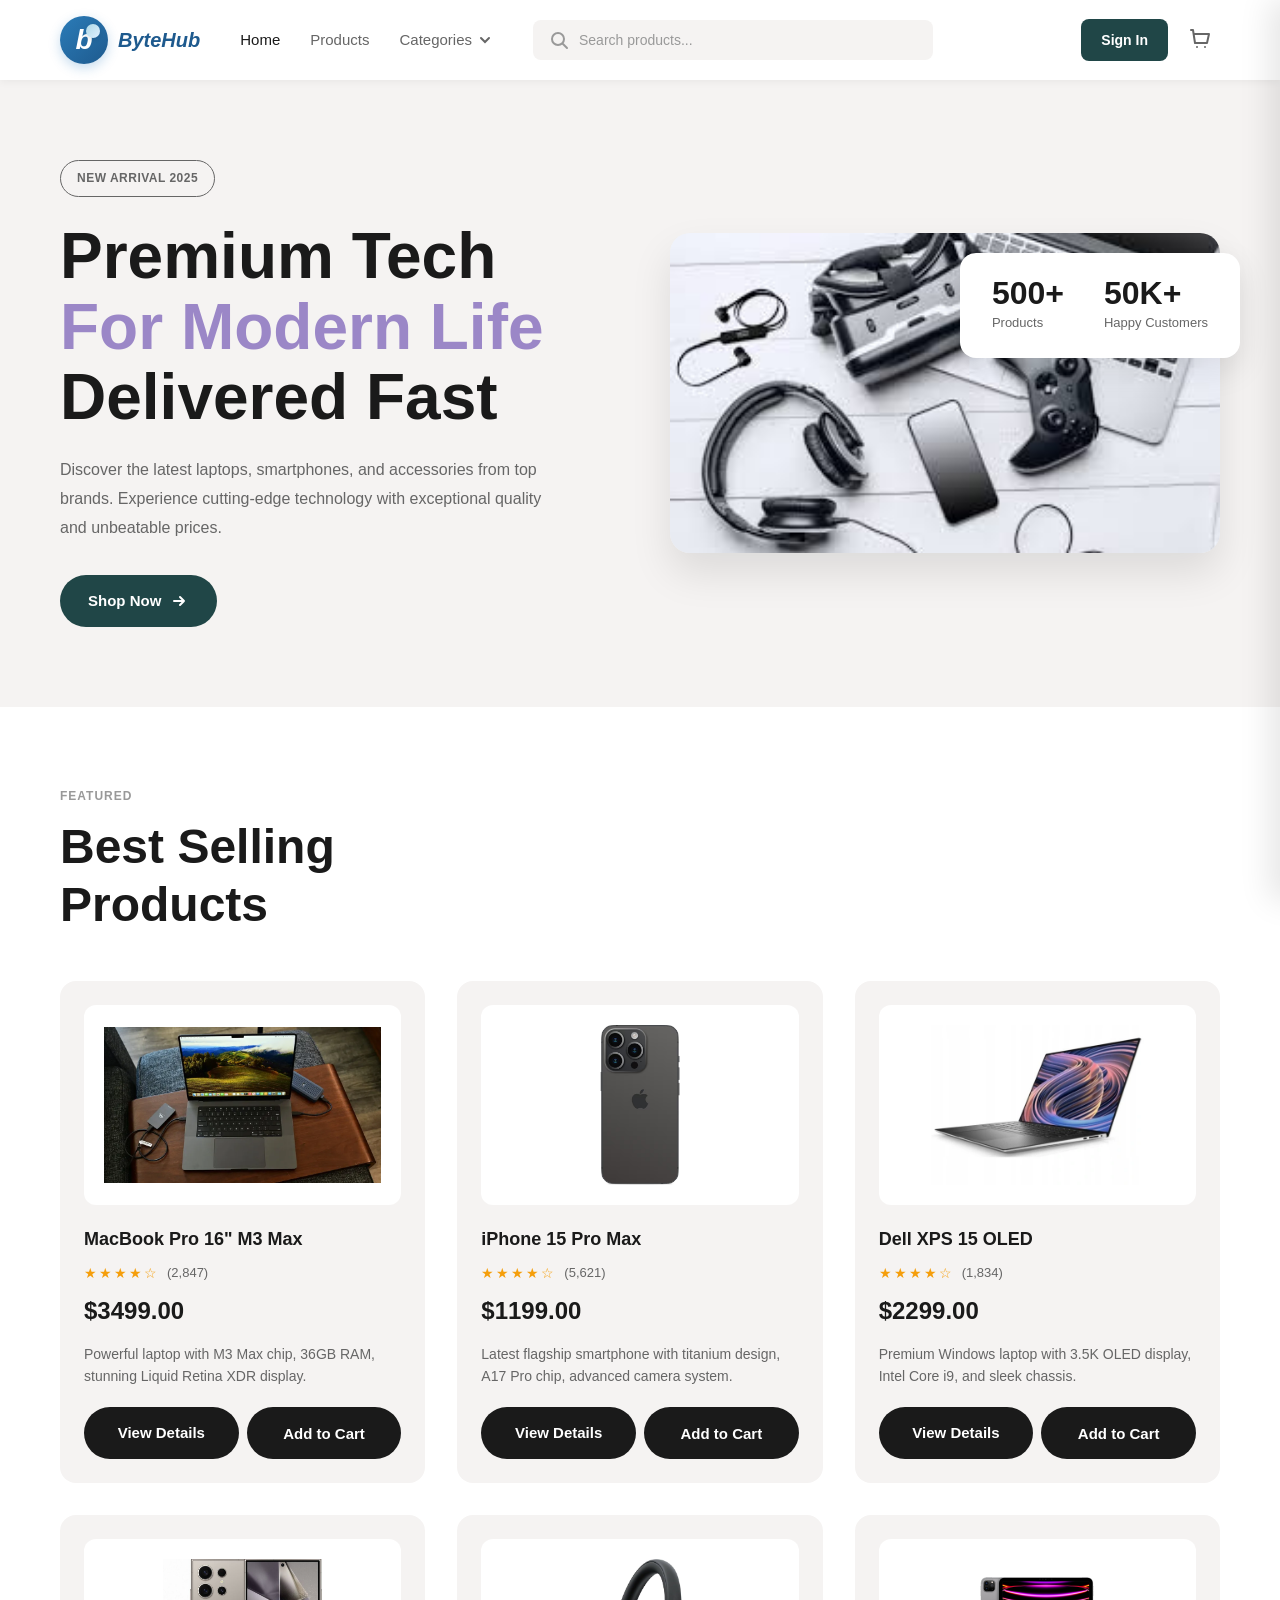
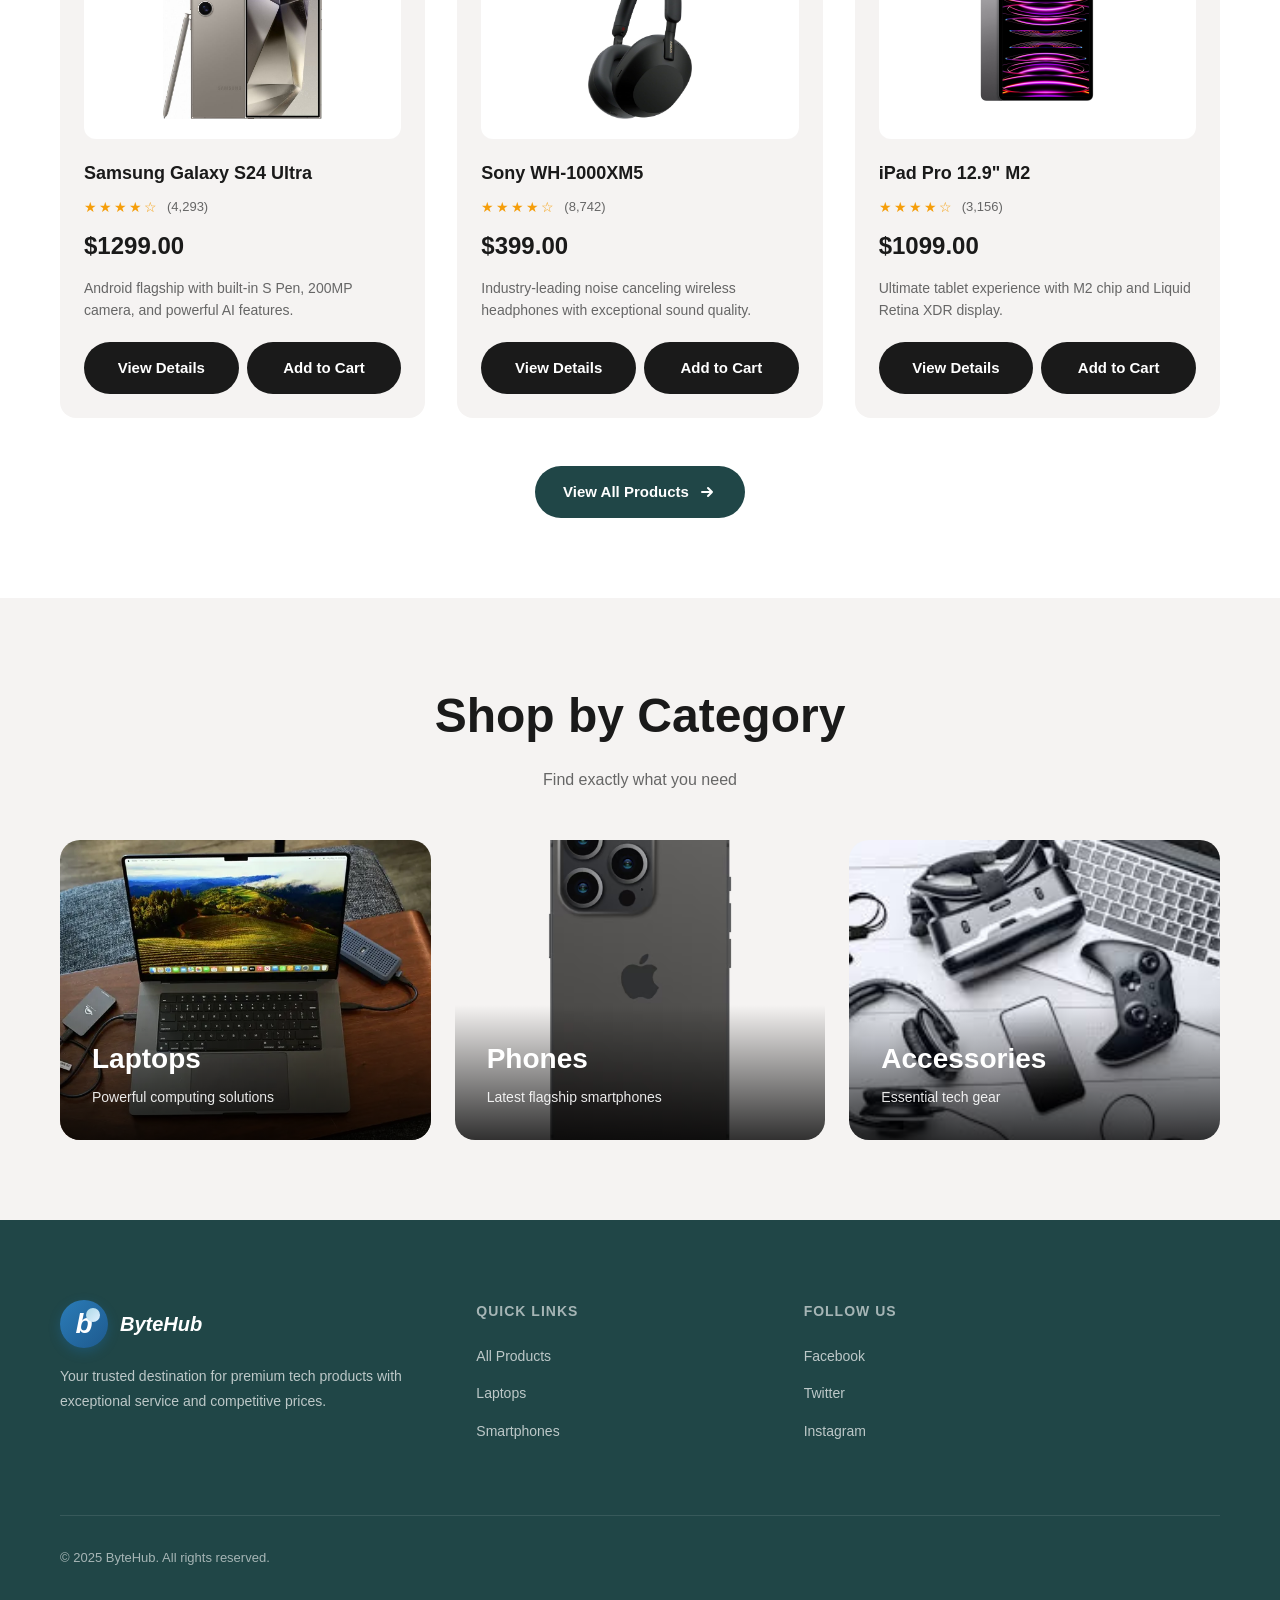
==== commit ce15af03: "feat: Implement the initial structure and core functionalities for the ByteHub e-commerce shop, incl" ====
--- a/index.html
+++ b/index.html
@@ -1,321 +1,3 @@
-<<<<<<< HEAD
-<!DOCTYPE html>
-<html lang="en">
-<head>
-    <meta charset="UTF-8">
-    <meta name="viewport" content="width=device-width, initial-scale=1.0">
-    <title>ByteHub - Premium Tech Products | Laptops, Phones & Accessories</title>
-    <meta name="description" content="Shop the latest laptops, smartphones, and tech accessories at ByteHub. Discover premium technology products from top brands with exceptional quality and competitive prices.">
-    <link rel="stylesheet" href="styles.css">
-</head>
-<body>
-    <!-- Header -->
-    <header class="header">
-        <div class="container">
-            <div class="header-content">
-                <a href="index.html" class="logo">
-                    <div class="logo-icon" id="logoIcon"></div>
-                    <span class="logo-text">ByteHub</span>
-                </a>
-
-                <nav class="nav">
-                    <a href="index.html" class="nav-link active">Home</a>
-                    <a href="products.html" class="nav-link">Products</a>
-                    <div class="dropdown">
-                        <a href="#" class="nav-link dropdown-toggle">
-                            Categories
-                            <svg width="16" height="16" viewBox="0 0 16 16" fill="none">
-                                <path d="M4 6L8 10L12 6" stroke="currentColor" stroke-width="2" stroke-linecap="round"/>
-                            </svg>
-                        </a>
-                        <div class="dropdown-menu">
-                            <a href="products.html?category=laptops" class="dropdown-item">Laptops</a>
-                            <a href="products.html?category=phones" class="dropdown-item">Phones</a>
-                            <a href="products.html?category=accessories" class="dropdown-item">Accessories</a>
-                        </div>
-                    </div>
-                </nav>
-
-                <div class="search-bar">
-                    <svg width="20" height="20" viewBox="0 0 20 20" fill="none">
-                        <circle cx="9" cy="9" r="6" stroke="#999" stroke-width="2"/>
-                        <path d="M14 14L18 18" stroke="#999" stroke-width="2" stroke-linecap="round"/>
-                    </svg>
-                    <input type="text" placeholder="Search products...">
-                </div>
-
-                <div class="header-actions">
-                    <a href="login.html" class="icon-btn">
-                        <svg width="24" height="24" viewBox="0 0 24 24" fill="none">
-                            <circle cx="12" cy="8" r="4" stroke="currentColor" stroke-width="2"/>
-                            <path d="M4 20C4 16 8 14 12 14C16 14 20 16 20 20" stroke="currentColor" stroke-width="2" stroke-linecap="round"/>
-                        </svg>
-                    </a>
-                    <button class="icon-btn">
-                        <svg width="24" height="24" viewBox="0 0 24 24" fill="none">
-                            <path d="M3 3H5L7 16H19L21 7H7" stroke="currentColor" stroke-width="2" stroke-linecap="round" stroke-linejoin="round"/>
-                            <circle cx="9" cy="20" r="1" fill="currentColor"/>
-                            <circle cx="17" cy="20" r="1" fill="currentColor"/>
-                        </svg>
-                    </button>
-                </div>
-            </div>
-        </div>
-    </header>
-
-    <!-- Hero Section -->
-    <section class="hero">
-        <div class="container">
-            <div class="hero-content">
-                <div class="hero-left">
-                    <span class="badge">NEW ARRIVAL 2025</span>
-                    <h1 class="hero-title">
-                        Premium Tech<br>
-                        <span class="hero-accent">For Modern Life</span><br>
-                        Delivered Fast
-                    </h1>
-                    <p class="hero-description">
-                        Discover the latest laptops, smartphones, and accessories from top brands. Experience cutting-edge technology with exceptional quality and unbeatable prices.
-                    </p>
-                    <a href="products.html" class="btn btn-primary">
-                        Shop Now
-                        <svg width="20" height="20" viewBox="0 0 20 20" fill="none">
-                            <path d="M5 10H15M15 10L11 6M15 10L11 14" stroke="currentColor" stroke-width="2" stroke-linecap="round" stroke-linejoin="round"/>
-                        </svg>
-                    </a>
-                </div>
-
-                <div class="hero-right">
-                    <div class="stats-card">
-                        <div class="stat">
-                            <div class="stat-value">500+</div>
-                            <div class="stat-label">Products</div>
-                        </div>
-                        <div class="stat">
-                            <div class="stat-value">50K+</div>
-                            <div class="stat-label">Happy Customers</div>
-                        </div>
-                    </div>
-                    <img src="https://ext.same-assets.com/4202132248/4237964118.jpeg" alt="Featured Products" class="hero-image">
-                </div>
-            </div>
-        </div>
-    </section>
-
-    <!-- Best Selling Products -->
-    <section class="products-section">
-        <div class="container">
-            <p class="section-label">FEATURED</p>
-            <h2 class="section-title">Best Selling<br>Products</h2>
-
-            <div class="products-grid">
-                <!-- Product 1 -->
-                <div class="product-card">
-                    <div class="product-image">
-                        <img src="https://ext.same-assets.com/4202132248/3371198224.false" alt="MacBook Pro 16 M3 Max">
-                    </div>
-                    <h3 class="product-title">MacBook Pro 16" M3 Max</h3>
-                    <div class="product-rating">
-                        <div class="stars">★★★★☆</div>
-                        <span class="rating-count">(2847)</span>
-                    </div>
-                    <p class="product-price">$3499.00</p>
-                    <p class="product-description">Powerful laptop with M3 Max chip, 36GB RAM, and stunning Liquid Retina XDR display for professional workflows.</p>
-                    <button class="btn btn-secondary">Add to Cart</button>
-                </div>
-
-                <!-- Product 2 -->
-                <div class="product-card">
-                    <div class="product-image">
-                        <img src="https://ext.same-assets.com/4202132248/3817029544.false" alt="iPhone 15 Pro Max">
-                    </div>
-                    <h3 class="product-title">iPhone 15 Pro Max</h3>
-                    <div class="product-rating">
-                        <div class="stars">★★★★☆</div>
-                        <span class="rating-count">(5621)</span>
-                    </div>
-                    <p class="product-price">$1199.00</p>
-                    <p class="product-description">Latest flagship smartphone with titanium design, A17 Pro chip, and advanced camera system with 5x optical zoom.</p>
-                    <button class="btn btn-secondary">Add to Cart</button>
-                </div>
-
-                <!-- Product 3 -->
-                <div class="product-card">
-                    <div class="product-image">
-                        <img src="https://ext.same-assets.com/4202132248/3340325366.false" alt="Dell XPS 15 OLED">
-                    </div>
-                    <h3 class="product-title">Dell XPS 15 OLED</h3>
-                    <div class="product-rating">
-                        <div class="stars">★★★★☆</div>
-                        <span class="rating-count">(1834)</span>
-                    </div>
-                    <p class="product-price">$2299.00</p>
-                    <p class="product-description">Premium Windows laptop featuring stunning 3.5K OLED display, Intel Core i9 processor, and sleek aluminum chassis.</p>
-                    <button class="btn btn-secondary">Add to Cart</button>
-                </div>
-
-                <!-- Product 4 -->
-                <div class="product-card">
-                    <div class="product-image">
-                        <img src="https://ext.same-assets.com/4202132248/1312761333.false" alt="Samsung Galaxy S24 Ultra">
-                    </div>
-                    <h3 class="product-title">Samsung Galaxy S24 Ultra</h3>
-                    <div class="product-rating">
-                        <div class="stars">★★★★☆</div>
-                        <span class="rating-count">(4293)</span>
-                    </div>
-                    <p class="product-price">$1299.00</p>
-                    <p class="product-description">Android flagship with built-in S Pen, 200MP camera, and powerful AI features for productivity and creativity.</p>
-                    <button class="btn btn-secondary">Add to Cart</button>
-                </div>
-
-                <!-- Product 5 -->
-                <div class="product-card">
-                    <div class="product-image">
-                        <img src="https://ext.same-assets.com/4202132248/2465960972.false" alt="Sony WH-1000XM5 Headphones">
-                    </div>
-                    <h3 class="product-title">Sony WH-1000XM5 Headphones</h3>
-                    <div class="product-rating">
-                        <div class="stars">★★★★☆</div>
-                        <span class="rating-count">(8742)</span>
-                    </div>
-                    <p class="product-price">$399.00</p>
-                    <p class="product-description">Industry-leading noise canceling wireless headphones with exceptional sound quality and 30-hour battery life.</p>
-                    <button class="btn btn-secondary">Add to Cart</button>
-                </div>
-
-                <!-- Product 6 -->
-                <div class="product-card">
-                    <div class="product-image">
-                        <img src="https://ext.same-assets.com/4202132248/3742581268.false" alt="iPad Pro 12.9 M2">
-                    </div>
-                    <h3 class="product-title">iPad Pro 12.9" M2</h3>
-                    <div class="product-rating">
-                        <div class="stars">★★★★☆</div>
-                        <span class="rating-count">(3156)</span>
-                    </div>
-                    <p class="product-price">$1099.00</p>
-                    <p class="product-description">Ultimate tablet experience with M2 chip, Liquid Retina XDR display, and support for Apple Pencil and Magic Keyboard.</p>
-                    <button class="btn btn-secondary">Add to Cart</button>
-                </div>
-            </div>
-
-            <div class="view-all">
-                <a href="products.html" class="btn btn-primary">
-                    View All Products
-                    <svg width="20" height="20" viewBox="0 0 20 20" fill="none">
-                        <path d="M5 10H15M15 10L11 6M15 10L11 14" stroke="currentColor" stroke-width="2" stroke-linecap="round" stroke-linejoin="round"/>
-                    </svg>
-                </a>
-            </div>
-        </div>
-    </section>
-
-    <!-- Categories Section -->
-    <section class="categories-section">
-        <div class="container">
-            <h2 class="section-title-center">Shop by Category</h2>
-            <p class="section-subtitle">Find exactly what you need</p>
-
-            <div class="categories-grid">
-                <div class="category-card">
-                    <img src="https://ext.same-assets.com/4202132248/1096574833.jpeg" alt="Laptops">
-                    <div class="category-content">
-                        <h3 class="category-title">Laptops</h3>
-                        <p class="category-subtitle">Powerful computing solutions</p>
-                    </div>
-                </div>
-
-                <div class="category-card">
-                    <img src="https://ext.same-assets.com/4202132248/4027324781.jpeg" alt="Phones">
-                    <div class="category-content">
-                        <h3 class="category-title">Phones</h3>
-                        <p class="category-subtitle">Latest flagship smartphones</p>
-                    </div>
-                </div>
-
-                <div class="category-card">
-                    <img src="https://ext.same-assets.com/4202132248/3870471073.jpeg" alt="Accessories">
-                    <div class="category-content">
-                        <h3 class="category-title">Accessories</h3>
-                        <p class="category-subtitle">Essential tech gear</p>
-                    </div>
-                </div>
-            </div>
-        </div>
-    </section>
-
-    <!-- CTA Section -->
-    <section class="cta-section">
-        <div class="container">
-            <h2 class="cta-title">Ready to Upgrade Your Tech?</h2>
-            <p class="cta-description">Join thousands of satisfied customers and experience the best in technology</p>
-            <button class="btn btn-white">
-                Start Shopping
-                <svg width="20" height="20" viewBox="0 0 20 20" fill="none">
-                    <path d="M5 10H15M15 10L11 6M15 10L11 14" stroke="currentColor" stroke-width="2" stroke-linecap="round" stroke-linejoin="round"/>
-                </svg>
-            </button>
-        </div>
-    </section>
-
-    <!-- Footer -->
-    <footer class="footer">
-        <div class="container">
-            <div class="footer-content">
-                <div class="footer-col">
-                    <div class="footer-logo">
-                        <div class="footer-logo-icon"></div>
-                        <span class="footer-logo-text">ByteHub</span>
-                    </div>
-                    <p class="footer-description">Your trusted destination for premium tech products. We offer the latest laptops, smartphones, and accessories with exceptional service and competitive prices.</p>
-                </div>
-
-                <div class="footer-col">
-                    <h3 class="footer-heading">Newsletter</h3>
-                    <div class="newsletter-form">
-                        <input type="email" placeholder="Enter your email">
-                        <button type="submit">
-                            <svg width="20" height="20" viewBox="0 0 20 20" fill="none">
-                                <path d="M5 10H15M15 10L11 6M15 10L11 14" stroke="currentColor" stroke-width="2" stroke-linecap="round" stroke-linejoin="round"/>
-                            </svg>
-                        </button>
-                    </div>
-                    <a href="#" class="footer-link">Privacy Policy</a>
-                </div>
-
-                <div class="footer-col">
-                    <h3 class="footer-heading">Quick Links</h3>
-                    <ul class="footer-links">
-                        <li><a href="#">All Products</a></li>
-                        <li><a href="#">Laptops</a></li>
-                        <li><a href="#">Smartphones</a></li>
-                    </ul>
-                </div>
-
-                <div class="footer-col">
-                    <h3 class="footer-heading">Follow Us</h3>
-                    <ul class="footer-links">
-                        <li><a href="#">Facebook</a></li>
-                        <li><a href="#">Twitter</a></li>
-                        <li><a href="#">Instagram</a></li>
-                    </ul>
-                </div>
-            </div>
-
-            <div class="footer-watermark">BYTEHUB</div>
-
-            <div class="footer-bottom">
-                <p>&copy; 2025 ByteHub. All rights reserved.</p>
-                <p>Powered by Readdy</p>
-            </div>
-        </div>
-    </footer>
-
-    <script src="script.js"></script>
-</body>
-</html>
-=======
 <!DOCTYPE html>
 <html lang="en">
 
@@ -328,134 +10,6 @@
     <link rel="stylesheet" href="styles.css">
     <link rel="icon" type="image/svg+xml" href="logo.svg">
     <style>
-        /* Cart Modal Styles */
-        .cart-modal-overlay {
-            display: none;
-            position: fixed;
-            top: 0;
-            left: 0;
-            width: 100%;
-            height: 100%;
-            background: rgba(0, 0, 0, 0.5);
-            z-index: 999;
-        }
-
-        .cart-modal {
-            display: none;
-            position: fixed;
-            right: 0;
-            top: 0;
-            width: 400px;
-            max-width: 90%;
-            height: 100%;
-            background: white;
-            z-index: 1000;
-            box-shadow: -5px 0 15px rgba(0, 0, 0, 0.2);
-            flex-direction: column;
-        }
-
-        .cart-header {
-            padding: 20px;
-            border-bottom: 1px solid #eee;
-            display: flex;
-            justify-content: space-between;
-            align-items: center;
-        }
-
-        .cart-header h3 {
-            margin: 0;
-            font-size: 20px;
-        }
-
-        .cart-close {
-            background: none;
-            border: none;
-            font-size: 30px;
-            cursor: pointer;
-            color: #666;
-        }
-
-        .cart-content {
-            flex: 1;
-            overflow-y: auto;
-            padding: 20px;
-        }
-
-        .cart-empty {
-            text-align: center;
-            padding: 60px 20px;
-            color: #999;
-        }
-
-        .cart-item {
-            display: flex;
-            gap: 15px;
-            padding: 15px;
-            border-bottom: 1px solid #eee;
-            align-items: center;
-        }
-
-        .cart-item-image {
-            width: 60px;
-            height: 60px;
-            object-fit: cover;
-            border-radius: 8px;
-        }
-
-        .cart-item-info {
-            flex: 1;
-        }
-
-        .cart-item-title {
-            font-size: 14px;
-            font-weight: 600;
-            margin-bottom: 5px;
-        }
-
-        .cart-item-price {
-            color: #204647;
-            font-weight: bold;
-        }
-
-        .cart-item-remove {
-            background: #dc3545;
-            color: white;
-            border: none;
-            padding: 5px 10px;
-            border-radius: 4px;
-            cursor: pointer;
-            font-size: 12px;
-        }
-
-        .cart-footer {
-            padding: 20px;
-            border-top: 1px solid #eee;
-        }
-
-        .cart-total {
-            display: flex;
-            justify-content: space-between;
-            margin-bottom: 15px;
-            font-size: 18px;
-            font-weight: bold;
-        }
-
-        .cart-badge {
-            position: absolute;
-            top: -5px;
-            right: -5px;
-            background: #dc3545;
-            color: white;
-            border-radius: 50%;
-            width: 18px;
-            height: 18px;
-            font-size: 11px;
-            display: flex;
-            align-items: center;
-            justify-content: center;
-            font-weight: bold;
-        }
-
         /* Mobile Menu Button */
         .mobile-menu-btn {
             display: none;
@@ -556,28 +110,29 @@
         </div>
     </header>
 
+    <!-- Cart Modal Overlay -->
+    <div class="cart-modal-overlay" id="cartOverlay"></div>
+
     <!-- Cart Modal -->
-    <div class="cart-modal-overlay" id="cartOverlay"></div>
     <div class="cart-modal" id="cartModal">
         <div class="cart-header">
             <h3>Shopping Cart</h3>
-            <button class="cart-close" id="cartClose">&times;</button>
+            <button class="cart-close" id="cartClose" aria-label="Close cart">&times;</button>
         </div>
         <div class="cart-content" id="cartContent">
-            <div class="cart-empty">
-                <p style="font-size: 48px;">🛒</p>
-                <p>Your cart is empty</p>
-            </div>
+            <!-- Cart items will be injected here -->
         </div>
         <div class="cart-footer">
-            <div class="cart-total">
-                <span>Total:</span>
-                <span id="cartTotal">$0.00</span>
-            </div>
-            <button class="btn btn-primary" style="width: 100%;"
-                onclick="window.location.href='backend/checkout.php'">Checkout</button>
+            <div class="cart-summary">
+                <span class="total-label">Subtotal:</span>
+                <span id="cartTotal" class="total-amount">$0.00</span>
+            </div>
+            <button class="btn btn-primary" style="width: 100%;" onclick="window.location.href='backend/checkout.php'">
+                Checkout
+            </button>
         </div>
     </div>
+
 
     <!-- Hero Section -->
     <section class="hero">
@@ -626,113 +181,10 @@
             <p class="section-label">FEATURED</p>
             <h2 class="section-title">Best Selling<br>Products</h2>
 
-            <div class="products-grid">
-                <!-- Product 1 - MacBook Pro -->
-                <div class="product-card">
-                    <div class="product-image">
-                        <img src="prod-img/macbook-pro-16inch-m3-max.webp" alt="MacBook Pro">
-                    </div>
-                    <h3 class="product-title">MacBook Pro 16" M3 Max</h3>
-                    <div class="product-rating">
-                        <div class="stars">★★★★☆</div>
-                        <span class="rating-count">(2847)</span>
-                    </div>
-                    <p class="product-price">$3499.00</p>
-                    <p class="product-description">Powerful laptop with M3 Max chip, 36GB RAM, and stunning Liquid
-                        Retina XDR display for professional workflows.</p>
-                    <button class="btn btn-secondary"
-                        onclick="addToCart(1, 'MacBook Pro 16 M3 Max', 3499, 'https://images.unsplash.com/photo-1517336714731-489689fd1ca4?w=200')">Add
-                        to Cart</button>
-                </div>
-
-                <!-- Product 2 - iPhone -->
-                <div class="product-card">
-                    <div class="product-image">
-                        <img src="prod-img/iphone-15-pro-max.avif" alt="iPhone 15 Pro">
-                    </div>
-                    <h3 class="product-title">iPhone 15 Pro Max</h3>
-                    <div class="product-rating">
-                        <div class="stars">★★★★★</div>
-                        <span class="rating-count">(5621)</span>
-                    </div>
-                    <p class="product-price">$1199.00</p>
-                    <p class="product-description">Latest flagship smartphone with titanium design, A17 Pro chip, and
-                        advanced camera system.</p>
-                    <button class="btn btn-secondary"
-                        onclick="addToCart(2, 'iPhone 15 Pro Max', 1199, 'https://images.unsplash.com/photo-1592286927505-c3b446686dd1?w=200')">Add
-                        to Cart</button>
-                </div>
-
-                <!-- Product 3 - Dell XPS -->
-                <div class="product-card">
-                    <div class="product-image">
-                        <img src="prod-img/dell-xps-15-oled.webp" alt="Dell XPS 15">
-                    </div>
-                    <h3 class="product-title">Dell XPS 15 OLED</h3>
-                    <div class="product-rating">
-                        <div class="stars">★★★★☆</div>
-                        <span class="rating-count">(1834)</span>
-                    </div>
-                    <p class="product-price">$2299.00</p>
-                    <p class="product-description">Premium Windows laptop with stunning 3.5K OLED display and Intel Core
-                        i9 processor.</p>
-                    <button class="btn btn-secondary"
-                        onclick="addToCart(3, 'Dell XPS 15 OLED', 2299, 'https://images.unsplash.com/photo-1593642632823-8f78536788c6?w=200')">Add
-                        to Cart</button>
-                </div>
-
-                <!-- Product 4 - Samsung Galaxy -->
-                <div class="product-card">
-                    <div class="product-image">
-                        <img src="prod-img/samsung-galaxy-s24-ultra.jpg" alt="Samsung Galaxy S24">
-                    </div>
-                    <h3 class="product-title">Samsung Galaxy S24 Ultra</h3>
-                    <div class="product-rating">
-                        <div class="stars">★★★★☆</div>
-                        <span class="rating-count">(4293)</span>
-                    </div>
-                    <p class="product-price">$1299.00</p>
-                    <p class="product-description">Android flagship with S Pen, 200MP camera, and powerful AI features.
-                    </p>
-                    <button class="btn btn-secondary"
-                        onclick="addToCart(4, 'Samsung Galaxy S24 Ultra', 1299, 'https://images.unsplash.com/photo-1610945265078-38584e2690e0?w=200')">Add
-                        to Cart</button>
-                </div>
-
-                <!-- Product 5 - Headphones -->
-                <div class="product-card">
-                    <div class="product-image">
-                        <img src="prod-img/sony-wh-1000xm5.jpg" alt="Sony WH-1000XM5">
-                    </div>
-                    <h3 class="product-title">Sony WH-1000XM5 Headphones</h3>
-                    <div class="product-rating">
-                        <div class="stars">★★★★★</div>
-                        <span class="rating-count">(8742)</span>
-                    </div>
-                    <p class="product-price">$399.00</p>
-                    <p class="product-description">Industry-leading noise canceling wireless headphones with 30-hour
-                        battery life.</p>
-                    <button class="btn btn-secondary"
-                        onclick="addToCart(5, 'Sony WH-1000XM5', 399, 'https://images.unsplash.com/photo-1505740420928-5e560c06d30e?w=200')">Add
-                        to Cart</button>
-                </div>
-
-                <!-- Product 6 - iPad -->
-                <div class="product-card">
-                    <div class="product-image">
-                        <img src="prod-img/ipad-pro-12.9inch-m2.jpg" alt="iPad Pro">
-                    </div>
-                    <h3 class="product-title">iPad Pro 12.9" M2</h3>
-                    <div class="product-rating">
-                        <div class="stars">★★★★☆</div>
-                        <span class="rating-count">(3156)</span>
-                    </div>
-                    <p class="product-price">$1099.00</p>
-                    <p class="product-description">Ultimate tablet with M2 chip, Liquid Retina XDR display, and Apple
-                        Pencil support.</p>
-                    <button class="btn btn-secondary"
-                        onclick="addToCart(6, 'iPad Pro 12.9 M2', 1099, 'https://images.unsplash.com/photo-1544244015-0df4b3ffc6b0?w=200')">Add
-                        to Cart</button>
+            <div class="products-grid" id="productsGrid">
+                <!-- Products will be populated by index-script.js -->
+                <div style="text-align: center; grid-column: 1/-1; padding: 40px;">
+                    <p>Loading products...</p>
                 </div>
             </div>
 
@@ -820,8 +272,9 @@
         </div>
     </footer>
 
+    <script src="cart-handler.js"></script>
     <script src="index-script.js"></script>
 </body>
 
-</html>
->>>>>>> 830211d (	new file:   auth-script.js)
+
+</html>
--- a/styles.css
+++ b/styles.css
@@ -1,4 +1,3 @@
-<<<<<<< HEAD
 /* Reset and Base Styles */
 * {
     margin: 0;
@@ -15,6 +14,7 @@
 
 .container {
     max-width: 1200px;
+    width: 100%;
     margin: 0 auto;
     padding: 0 20px;
 }
@@ -447,6 +447,7 @@
     margin-bottom: 20px;
     display: -webkit-box;
     -webkit-line-clamp: 3;
+    line-clamp: 3;
     -webkit-box-orient: vertical;
     overflow: hidden;
 }
@@ -792,6 +793,7 @@
         grid-template-columns: 1fr;
         gap: 40px;
     }
+
     .footer-watermark {
         font-size: 60px;
         letter-spacing: 10px;
@@ -1283,2241 +1285,429 @@
     }
 }
 
-/* Cart Modal */
+/* Login Page Styles */
+.login-page {
+    padding: 80px 0;
+    min-height: 80vh;
+    display: flex;
+    align-items: center;
+    background: #f5f3f2;
+}
+
+.login-container {
+    max-width: 480px;
+    margin: 0 auto;
+    width: 100%;
+}
+
+.login-header {
+    text-align: center;
+    margin-bottom: 32px;
+}
+
+.login-header h1 {
+    font-size: 32px;
+    font-weight: 800;
+    color: #1a1a1a;
+    margin-bottom: 8px;
+}
+
+.login-header p {
+    color: #666;
+    font-size: 16px;
+}
+
+.login-card {
+    background: white;
+    border-radius: 20px;
+    padding: 40px;
+    box-shadow: 0 10px 40px rgba(0, 0, 0, 0.05);
+}
+
+.form-group {
+    margin-bottom: 24px;
+}
+
+.form-group label {
+    display: block;
+    font-weight: 600;
+    font-size: 14px;
+    margin-bottom: 8px;
+    color: #1a1a1a;
+}
+
+.form-group input {
+    width: 100%;
+    padding: 12px 16px;
+    border: 1px solid #e5e5e5;
+    border-radius: 12px;
+    font-size: 16px;
+    transition: all 0.2s;
+}
+
+.form-group input:focus {
+    border-color: #204647;
+    outline: none;
+    box-shadow: 0 0 0 4px rgba(32, 70, 71, 0.1);
+}
+
+.password-input {
+    position: relative;
+}
+
+.toggle-password {
+    position: absolute;
+    right: 12px;
+    top: 50%;
+    transform: translateY(-50%);
+    background: none;
+    border: none;
+    cursor: pointer;
+    color: #999;
+}
+
+.form-options {
+    display: flex;
+    justify-content: space-between;
+    align-items: center;
+    margin-bottom: 24px;
+    font-size: 14px;
+}
+
+.checkbox-label {
+    display: flex;
+    align-items: center;
+    gap: 8px;
+    cursor: pointer;
+    color: #666;
+}
+
+.forgot-link {
+    color: #204647;
+    font-weight: 600;
+    text-decoration: none;
+}
+
+.btn-block {
+    width: 100%;
+    padding: 14px;
+    justify-content: center;
+    font-size: 16px;
+}
+
+.divider {
+    text-align: center;
+    margin: 24px 0;
+    position: relative;
+}
+
+.divider::before {
+    content: '';
+    position: absolute;
+    left: 0;
+    top: 50%;
+    width: 100%;
+    height: 1px;
+    background: #e5e5e5;
+    z-index: 0;
+}
+
+.divider span {
+    background: white;
+    padding: 0 16px;
+    color: #999;
+    font-size: 14px;
+    position: relative;
+    z-index: 1;
+}
+
+.social-login {
+    display: flex;
+    gap: 12px;
+}
+
+.social-btn {
+    flex: 1;
+    display: flex;
+    align-items: center;
+    justify-content: center;
+    gap: 12px;
+    padding: 12px;
+    background: white;
+    border: 1px solid #e5e5e5;
+    border-radius: 12px;
+    font-weight: 600;
+    color: #1a1a1a;
+    cursor: pointer;
+    transition: all 0.2s;
+}
+
+.social-btn:hover {
+    background: #f9f9f9;
+    border-color: #d0d0d0;
+}
+
+.signup-link {
+    text-align: center;
+    margin-top: 24px;
+    color: #666;
+    font-size: 15px;
+}
+
+.signup-link a {
+    color: #204647;
+    font-weight: 700;
+    text-decoration: none;
+}
+/* Cart Modal Styles */
 .cart-modal-overlay {
+    display: none;
     position: fixed;
     top: 0;
     left: 0;
-    right: 0;
-    bottom: 0;
-    background: rgba(0, 0, 0, 0.5);
+    width: 100%;
+    height: 100%;
+    background: rgba(0, 0, 0, 0.4);
+    backdrop-filter: blur(4px);
+    z-index: 2000;
     opacity: 0;
-    visibility: hidden;
-    transition: all 0.3s ease;
-    z-index: 1900;
+    transition: opacity 0.3s ease;
 }
 
 .cart-modal-overlay.active {
+    display: block;
     opacity: 1;
-    visibility: visible;
 }
 
 .cart-modal {
     position: fixed;
+    top: 0;
     right: -400px;
-    top: 0;
-    bottom: 0;
     width: 400px;
+    max-width: 100%;
+    height: 100%;
     background: white;
-    box-shadow: -4px 0 16px rgba(0, 0, 0, 0.1);
-    transition: right 0.3s ease;
-    z-index: 2000;
+    z-index: 2001;
+    box-shadow: -10px 0 30px rgba(0, 0, 0, 0.1);
     display: flex;
     flex-direction: column;
+    transition: right 0.4s cubic-bezier(0.16, 1, 0.3, 1);
 }
 
 .cart-modal.active {
     right: 0;
 }
 
-.cart-modal-header {
+.cart-header {
+    padding: 24px;
+    border-bottom: 1px solid #f0f0f0;
     display: flex;
     justify-content: space-between;
     align-items: center;
-    padding: 24px;
-    border-bottom: 1px solid #e5e5e5;
-}
-
-.cart-modal-header h2 {
-    font-size: 24px;
+}
+
+.cart-header h3 {
+    font-size: 20px;
     font-weight: 700;
     color: #1a1a1a;
-}
-
-.cart-modal-close {
-    background: none;
+    margin: 0;
+}
+
+.cart-close {
+    background: #f5f3f2;
     border: none;
+    width: 32px;
+    height: 32px;
+    border-radius: 50%;
+    display: flex;
+    align-items: center;
+    justify-content: center;
     cursor: pointer;
-    padding: 0;
-    display: flex;
-    align-items: center;
-    justify-content: center;
-    color: #666;
-    transition: color 0.2s ease;
-}
-
-.cart-modal-close:hover {
-    color: #1a1a1a;
-}
-
-.cart-modal-content {
+    font-size: 20px;
+    color: #666;
+    transition: all 0.2s;
+}
+
+.cart-close:hover {
+    background: #e5e0de;
+    color: #1a1a1a;
+    transform: rotate(90deg);
+}
+
+.cart-content {
     flex: 1;
     overflow-y: auto;
     padding: 24px;
 }
 
-.empty-cart {
+.cart-empty {
     text-align: center;
-    color: #999;
-    font-size: 16px;
-    padding: 40px 0;
+    padding: 60px 20px;
+}
+
+.cart-empty-icon {
+    font-size: 64px;
+    margin-bottom: 20px;
+    display: block;
 }
 
 .cart-item {
     display: flex;
     gap: 16px;
-    padding-bottom: 16px;
-    margin-bottom: 16px;
-    border-bottom: 1px solid #e5e5e5;
+    margin-bottom: 20px;
+    padding-bottom: 20px;
+    border-bottom: 1px solid #f5f3f2;
+    animation: fadeIn 0.3s ease-out;
 }
 
 .cart-item-image {
     width: 80px;
     height: 80px;
-    border-radius: 8px;
-    overflow: hidden;
-    flex-shrink: 0;
+    object-fit: cover;
+    border-radius: 12px;
     background: #f5f3f2;
 }
 
-.cart-item-image img {
-    width: 100%;
-    height: 100%;
-    object-fit: cover;
-}
-
-.cart-item-content {
+.cart-item-details {
     flex: 1;
-    display: flex;
-    flex-direction: column;
+}
+
+.cart-item-title {
+    font-size: 15px;
+    font-weight: 600;
+    color: #1a1a1a;
+    margin-bottom: 4px;
+}
+
+.cart-item-price {
+    font-size: 14px;
+    font-weight: 700;
+    color: #204647;
+    margin-bottom: 12px;
+}
+
+.cart-item-actions {
+    display: flex;
     justify-content: space-between;
-}
-
-.cart-item-title {
-    font-size: 14px;
-    font-weight: 600;
-    color: #1a1a1a;
-    margin-bottom: 4px;
-}
-
-.cart-item-price {
-    font-size: 14px;
-    font-weight: 700;
-    color: #FF8C42;
-}
-
-.cart-item-quantity {
-    display: flex;
-    align-items: center;
-    gap: 8px;
-    font-size: 14px;
-    color: #666;
-    margin-bottom: 8px;
-}
-
-.cart-item-actions {
-    display: flex;
+    align-items: center;
+}
+
+.cart-quantity {
+    display: flex;
+    align-items: center;
     gap: 12px;
-}
-
-.quantity-btn {
     background: #f5f3f2;
+    padding: 4px 12px;
+    border-radius: 20px;
+}
+
+.qty-btn {
     border: none;
-    width: 24px;
-    height: 24px;
-    border-radius: 4px;
+    background: none;
+    font-size: 18px;
     cursor: pointer;
+    color: #666;
     display: flex;
     align-items: center;
     justify-content: center;
-    font-size: 12px;
-    color: #666;
-    transition: all 0.2s ease;
-}
-
-.quantity-btn:hover {
-    background: #FF8C42;
-    color: white;
-}
-
-.remove-btn {
+}
+
+.qty-btn:hover {
+    color: #1a1a1a;
+}
+
+.cart-remove {
     background: none;
     border: none;
-    color: #FF8C42;
+    color: #ff4d4d;
+    font-size: 13px;
+    font-weight: 500;
     cursor: pointer;
-    font-size: 12px;
     padding: 0;
-    transition: color 0.2s ease;
-}
-
-.remove-btn:hover {
-    color: #1a1a1a;
-}
-
-.cart-modal-footer {
+}
+
+.cart-remove:hover {
+    text-decoration: underline;
+}
+
+.cart-footer {
     padding: 24px;
-    border-top: 1px solid #e5e5e5;
-    background: #f9f8f7;
-}
-
-.cart-total {
+    background: #fcfcfc;
+    border-top: 1px solid #f0f0f0;
+}
+
+.cart-summary {
     display: flex;
     justify-content: space-between;
-    align-items: center;
-    margin-bottom: 16px;
-    font-size: 16px;
-    font-weight: 600;
-    color: #1a1a1a;
-}
-
-.cart-total span:last-child {
-    font-size: 20px;
-    color: #FF8C42;
-}
-
-.cart-modal .btn-primary {
-    width: 100%;
-    text-align: center;
-}
-
-/* Mobile Cart Modal */
-@media (max-width: 768px) {
+    margin-bottom: 20px;
+}
+
+.cart-summary span {
+    font-size: 18px;
+    font-weight: 700;
+}
+
+.cart-summary .total-label {
+    color: #666;
+}
+
+.cart-summary .total-amount {
+    color: #1a1a1a;
+}
+
+.cart-badge {
+    position: absolute;
+    top: -5px;
+    right: -5px;
+    background: #ff4d4d;
+    color: white;
+    font-size: 10px;
+    font-weight: 700;
+    min-width: 18px;
+    height: 18px;
+    border-radius: 50%;
+    display: flex;
+    align-items: center;
+    justify-content: center;
+    padding: 0 4px;
+    border: 2px solid white;
+}
+
+/* Notifications */
+.notification {
+    position: fixed;
+    bottom: 30px;
+    left: 50%;
+    transform: translateX(-50%) translateY(100px);
+    background: #1a1a1a;
+    color: white;
+    padding: 12px 24px;
+    border-radius: 30px;
+    font-size: 14px;
+    font-weight: 500;
+    box-shadow: 0 10px 25px rgba(0, 0, 0, 0.2);
+    z-index: 3000;
+    transition: transform 0.4s cubic-bezier(0.175, 0.885, 0.32, 1.275);
+    display: flex;
+    align-items: center;
+    gap: 10px;
+}
+
+.notification.active {
+    transform: translateX(-50%) translateY(0);
+}
+
+.notification.success {
+    background: #204647;
+}
+
+@keyframes fadeIn {
+    from { opacity: 0; transform: translateY(10px); }
+    to { opacity: 1; transform: translateY(0); }
+}
+
+@media (max-width: 480px) {
     .cart-modal {
         width: 100%;
-        right: -100%;
-    }
-
-    .cart-modal.active {
-        right: 0;
-    }
-}
-
-/* Breadcrumb */
-.breadcrumb {
-    background: #f5f3f2;
-    padding: 16px 0;
-    border-bottom: 1px solid #e5e5e5;
-}
-
-.breadcrumb {
-    display: flex;
-    align-items: center;
-    gap: 12px;
-    font-size: 14px;
-    color: #666;
-}
-
-.breadcrumb a {
-    color: #FF8C42;
-    text-decoration: none;
-    transition: color 0.2s;
-}
-
-.breadcrumb a:hover {
-    color: #1a1a1a;
-}
-
-.breadcrumb span {
-    color: #ccc;
-}
-
-/* Product Detail Page */
-.product-detail {
-    padding: 60px 0;
-    background: white;
-}
-
-.product-detail-grid {
-    display: grid;
-    grid-template-columns: 1fr 1fr;
-    gap: 80px;
-}
-
-.product-image-section {
-    display: flex;
-    flex-direction: column;
-    gap: 20px;
-}
-
-.product-image-main {
-    width: 100%;
-    height: 600px;
-    border-radius: 12px;
-    overflow: hidden;
-    background: #f5f3f2;
-    display: flex;
-    align-items: center;
-    justify-content: center;
-}
-
-.product-image-main img {
-    width: 100%;
-    height: 100%;
-    object-fit: cover;
-}
-
-.product-image-gallery {
-    display: grid;
-    grid-template-columns: repeat(4, 1fr);
-    gap: 12px;
-}
-
-.gallery-thumb {
-    width: 100%;
-    aspect-ratio: 1;
-    border-radius: 8px;
-    cursor: pointer;
-    overflow: hidden;
-    background: #f5f3f2;
-    border: 2px solid transparent;
-    transition: border-color 0.2s;
-}
-
-.gallery-thumb:hover {
-    border-color: #FF8C42;
-}
-
-.gallery-thumb img {
-    width: 100%;
-    height: 100%;
-    object-fit: cover;
-}
-
-.product-info-section {
-    display: flex;
-    flex-direction: column;
-}
-
-.product-category {
-    font-size: 12px;
-    font-weight: 700;
-    color: #FF8C42;
-    text-transform: uppercase;
-    letter-spacing: 1px;
-    margin-bottom: 12px;
-}
-
-.product-detail-title {
-    font-size: 40px;
-    font-weight: 800;
-    color: #1a1a1a;
-    margin-bottom: 20px;
-    line-height: 1.2;
-}
-
-.product-rating-detail {
-    display: flex;
-    align-items: center;
-    gap: 12px;
-    margin-bottom: 24px;
-}
-
-.product-rating-detail .stars {
-    color: #FF8C42;
-    font-size: 18px;
-}
-
-.product-rating-detail .rating-count {
-    font-size: 14px;
-    color: #666;
-}
-
-.product-price-detail {
-    font-size: 48px;
-    font-weight: 800;
-    color: #FF8C42;
-    margin-bottom: 24px;
-}
-
-.product-description-detail {
-    font-size: 16px;
-    color: #666;
-    line-height: 1.8;
-    margin-bottom: 32px;
-}
-
-.product-stock {
-    padding: 16px;
-    background: #f5f3f2;
-    border-radius: 8px;
-    margin-bottom: 32px;
-}
-
-.stock-status {
-    font-size: 14px;
-    color: #1a1a1a;
-    font-weight: 600;
-}
-
-.product-actions {
-    display: grid;
-    grid-template-columns: 200px 1fr auto;
-    gap: 16px;
-    margin-bottom: 32px;
-    align-items: end;
-}
-
-.quantity-selector {
-    display: flex;
-    flex-direction: column;
-    gap: 8px;
-}
-
-.quantity-selector label {
-    font-size: 14px;
-    font-weight: 600;
-    color: #1a1a1a;
-}
-
-.quantity-control {
-    display: flex;
-    border: 1px solid #e5e5e5;
-    border-radius: 8px;
-    overflow: hidden;
-}
-
-.qty-btn {
-    width: 40px;
-    height: 40px;
-    border: none;
-    background: #f5f3f2;
-    cursor: pointer;
-    font-size: 18px;
-    color: #666;
-    transition: all 0.2s;
-}
-
-.qty-btn:hover {
-    background: #FF8C42;
-    color: white;
-}
-
-.quantity-control input {
-    flex: 1;
-    border: none;
-    text-align: center;
-    font-size: 14px;
-    font-weight: 600;
-}
-
-.product-actions .btn {
-    height: 40px;
-}
-
-.product-specs {
-    border-top: 1px solid #e5e5e5;
-    padding-top: 32px;
-}
-
-.product-specs h3 {
-    font-size: 18px;
-    font-weight: 700;
-    margin-bottom: 20px;
-    color: #1a1a1a;
-}
-
-.specs-list {
-    display: flex;
-    flex-direction: column;
-    gap: 16px;
-}
-
-.spec-row {
-    display: grid;
-    grid-template-columns: 200px 1fr;
-    gap: 20px;
-    padding-bottom: 16px;
-    border-bottom: 1px solid #e5e5e5;
-}
-
-.spec-row:last-child {
-    border-bottom: none;
-}
-
-.spec-label {
-    font-weight: 600;
-    color: #1a1a1a;
-    font-size: 14px;
-}
-
-.spec-value {
-    color: #666;
-    font-size: 14px;
-}
-
-/* Auth Pages */
-.auth-section {
-    padding: 80px 0;
-    background: white;
-    min-height: calc(100vh - 200px);
-}
-
-.auth-content {
-    display: grid;
-    grid-template-columns: 1fr 1fr;
-    gap: 80px;
-    align-items: center;
-}
-
-.auth-left {
-    display: flex;
-    flex-direction: column;
-    gap: 32px;
-}
-
-.auth-logo {
-    display: flex;
-    align-items: center;
-    gap: 16px;
-}
-
-.auth-logo-icon {
-    width: 64px;
-    height: 64px;
-    border-radius: 50%;
-    background: linear-gradient(135deg, #2B7CB8 0%, #1E5A8E 100%);
-    display: flex;
-    align-items: center;
-    justify-content: center;
-    color: white;
-    font-weight: 900;
-    font-size: 32px;
-    position: relative;
-    overflow: hidden;
-    box-shadow: 0 4px 12px rgba(27, 117, 188, 0.3);
-}
-
-.auth-logo-icon::before {
-    content: '';
-    position: absolute;
-    top: 10px;
-    right: 10px;
-    width: 18px;
-    height: 18px;
-    background: linear-gradient(135deg, #ADD8E6 0%, #E0F0FF 100%);
-    border-radius: 50%;
-    z-index: 2;
-}
-
-.auth-logo-icon::after {
-    content: 'b';
-    font-family: -apple-system, BlinkMacSystemFont, 'Segoe UI', 'Roboto', sans-serif;
-    position: relative;
-    z-index: 1;
-    font-style: italic;
-}
-
-.auth-logo-text {
-    font-size: 28px;
-    font-weight: 700;
-    color: #1a1a1a;
-}
-
-.auth-description {
-    font-size: 16px;
-    color: #666;
-    line-height: 1.8;
-}
-
-.auth-right {
-    padding: 40px;
-    background: #f9f8f7;
-    border-radius: 12px;
-}
-
-.auth-form-container {
-    max-width: 450px;
-}
-
-.auth-title {
-    font-size: 32px;
-    font-weight: 800;
-    color: #1a1a1a;
-    margin-bottom: 8px;
-}
-
-.auth-subtitle {
-    font-size: 16px;
-    color: #666;
-    margin-bottom: 32px;
-}
-
-.auth-form {
-    display: flex;
-    flex-direction: column;
-    gap: 20px;
-    margin-bottom: 24px;
-}
-
-.form-group {
-    display: flex;
-    flex-direction: column;
-    gap: 8px;
-}
-
-.form-group label {
-    font-size: 14px;
-    font-weight: 600;
-    color: #1a1a1a;
-}
-
-.form-group input {
-    padding: 12px 16px;
-    border: 1px solid #e5e5e5;
-    border-radius: 8px;
-    font-size: 14px;
-    transition: border-color 0.2s;
-    background: white;
-}
-
-.form-group input:focus {
-    outline: none;
-    border-color: #FF8C42;
-    box-shadow: 0 0 0 3px rgba(255, 140, 66, 0.1);
-}
-
-.form-actions {
-    display: flex;
-    justify-content: space-between;
-    align-items: center;
-    margin-bottom: 8px;
-}
-
-.checkbox-label {
-    display: flex;
-    align-items: center;
-    gap: 8px;
-    font-size: 14px;
-    color: #666;
-    cursor: pointer;
-}
-
-.checkbox-label input {
-    width: 18px;
-    height: 18px;
-    cursor: pointer;
-}
-
-.checkbox-label a {
-    color: #FF8C42;
-    text-decoration: none;
-}
-
-.checkbox-label a:hover {
-    text-decoration: underline;
-}
-
-.forgot-password {
-    color: #FF8C42;
-    text-decoration: none;
-    font-size: 14px;
-}
-
-.forgot-password:hover {
-    text-decoration: underline;
-}
-
-.btn-full {
-    width: 100%;
-}
-
-.auth-divider {
-    position: relative;
-    margin: 32px 0;
-    text-align: center;
-}
-
-.auth-divider span {
-    background: #f9f8f7;
-    padding: 0 12px;
-    color: #999;
-    font-size: 14px;
-    position: relative;
-    z-index: 1;
-}
-
-.auth-divider::before {
-    content: '';
-    position: absolute;
-    top: 50%;
-    left: 0;
-    right: 0;
-    height: 1px;
-    background: #e5e5e5;
-    z-index: 0;
-}
-
-.social-auth {
-    display: grid;
-    grid-template-columns: 1fr 1fr;
-    gap: 12px;
-    margin-bottom: 24px;
-}
-
-.social-btn {
-    display: flex;
-    align-items: center;
-    justify-content: center;
-    gap: 8px;
-    padding: 12px 16px;
-    border: 1px solid #e5e5e5;
-    background: white;
-    border-radius: 8px;
-    font-size: 14px;
-    font-weight: 600;
-    color: #1a1a1a;
-    cursor: pointer;
-    transition: all 0.2s;
-}
-
-.social-btn:hover {
-    background: #f5f3f2;
-    border-color: #FF8C42;
-}
-
-.auth-footer {
-    text-align: center;
-    font-size: 14px;
-    color: #666;
-}
-
-.auth-footer a {
-    color: #FF8C42;
-    text-decoration: none;
-    font-weight: 600;
-}
-
-.auth-footer a:hover {
-    text-decoration: underline;
-}
-
-/* Responsive Product Detail */
-@media (max-width: 1024px) {
-    .product-detail-grid {
-        grid-template-columns: 1fr;
-        gap: 40px;
-    }
-
-    .product-image-main {
-        height: 400px;
-    }
-
-    .product-detail-title {
-        font-size: 28px;
-    }
-
-    .product-price-detail {
-        font-size: 36px;
-    }
-
-    .product-actions {
-        grid-template-columns: 1fr;
-    }
-
-    .auth-content {
-        grid-template-columns: 1fr;
-        gap: 40px;
-    }
-
-    .auth-right {
-        padding: 32px;
-    }
-}
-
-@media (max-width: 768px) {
-    .product-detail-title {
-        font-size: 24px;
-    }
-
-    .product-price-detail {
-        font-size: 28px;
-    }
-
-    .product-image-main {
-        height: 300px;
-    }
-
-    .spec-row {
-        grid-template-columns: 1fr;
-        gap: 8px;
-    }
-
-    .auth-section {
-        padding: 40px 0;
-    }
-
-    .auth-logo {
-        justify-content: center;
-    }
-
-    .auth-left {
-        text-align: center;
-    }
-
-    .auth-form-container {
-        max-width: 100%;
-    }
-}
-=======
-/* Reset and Base Styles */
-* {
-    margin: 0;
-    padding: 0;
-    box-sizing: border-box;
-}
-
-body {
-    font-family: -apple-system, BlinkMacSystemFont, 'Segoe UI', 'Roboto', 'Helvetica', 'Arial', sans-serif;
-    color: #1a1a1a;
-    background-color: #f5f3f2;
-    line-height: 1.6;
-}
-
-.container {
-    max-width: 1200px;
-    width: 100%;
-    margin: 0 auto;
-    padding: 0 20px;
-}
-
-/* Header */
-.header {
-    background: white;
-    box-shadow: 0 2px 8px rgba(0, 0, 0, 0.05);
-    position: sticky;
-    top: 0;
-    z-index: 1000;
-}
-
-.header-content {
-    display: flex;
-    align-items: center;
-    gap: 40px;
-    padding: 16px 0;
-}
-
-.logo {
-    display: flex;
-    align-items: center;
-    gap: 10px;
-    text-decoration: none;
-}
-
-.logo-icon {
-    width: 48px;
-    height: 48px;
-    border-radius: 50%;
-    background: linear-gradient(135deg, #2B7CB8 0%, #1E5A8E 100%);
-    display: flex;
-    align-items: center;
-    justify-content: center;
-    font-weight: 900;
-    font-size: 28px;
-    color: white;
-    position: relative;
-    overflow: hidden;
-    box-shadow: 0 4px 12px rgba(27, 117, 188, 0.25);
-    flex-shrink: 0;
-}
-
-.logo-icon::before {
-    content: '';
-    position: absolute;
-    top: 8px;
-    right: 8px;
-    width: 14px;
-    height: 14px;
-    background: linear-gradient(135deg, #ADD8E6 0%, #E0F0FF 100%);
-    border-radius: 50%;
-    z-index: 2;
-    box-shadow: 0 2px 4px rgba(0, 0, 0, 0.1);
-}
-
-.logo-icon::after {
-    content: 'b';
-    font-family: -apple-system, BlinkMacSystemFont, 'Segoe UI', 'Roboto', 'Helvetica', 'Arial', sans-serif;
-    position: relative;
-    z-index: 1;
-    font-style: italic;
-}
-
-.logo-icon.has-image {
-    background: none;
-    font-size: 0;
-}
-
-.logo-icon.has-image::before {
-    display: none;
-}
-
-.logo-icon.has-image::after {
-    content: '';
-}
-
-.logo-icon img {
-    width: 100%;
-    height: 100%;
-    object-fit: cover;
-    border-radius: 50%;
-}
-
-.logo-text {
-    font-size: 20px;
-    font-weight: 700;
-    color: #1E5A8E;
-    font-style: italic;
-}
-
-.nav {
-    display: flex;
-    align-items: center;
-    gap: 30px;
-}
-
-.nav-link {
-    color: #666;
-    text-decoration: none;
-    font-size: 15px;
-    font-weight: 500;
-    transition: color 0.2s;
-}
-
-.nav-link:hover,
-.nav-link.active {
-    color: #1a1a1a;
-}
-
-.dropdown {
-    position: relative;
-}
-
-.dropdown-toggle {
-    display: flex;
-    align-items: center;
-    gap: 5px;
-    cursor: pointer;
-}
-
-.dropdown-menu {
-    position: absolute;
-    top: 100%;
-    left: 0;
-    background: white;
-    box-shadow: 0 4px 12px rgba(0, 0, 0, 0.1);
-    border-radius: 8px;
-    min-width: 160px;
-    padding: 8px 0;
-    opacity: 0;
-    visibility: hidden;
-    transform: translateY(-10px);
-    transition: all 0.2s;
-}
-
-.dropdown:hover .dropdown-menu {
-    opacity: 1;
-    visibility: visible;
-    transform: translateY(0);
-}
-
-.dropdown-item {
-    display: block;
-    padding: 10px 20px;
-    color: #666;
-    text-decoration: none;
-    font-size: 14px;
-    transition: background 0.2s;
-}
-
-.dropdown-item:hover {
-    background: #f5f3f2;
-    color: #1a1a1a;
-}
-
-.search-bar {
-    flex: 1;
-    max-width: 400px;
-    display: flex;
-    align-items: center;
-    gap: 10px;
-    background: #f5f3f2;
-    border-radius: 8px;
-    padding: 10px 16px;
-}
-
-.search-bar input {
-    flex: 1;
-    border: none;
-    background: transparent;
-    outline: none;
-    font-size: 14px;
-    color: #1a1a1a;
-}
-
-.search-bar input::placeholder {
-    color: #999;
-}
-
-.header-actions {
-    display: flex;
-    align-items: center;
-    gap: 12px;
-    margin-left: auto;
-}
-
-.icon-btn {
-    background: transparent;
-    border: none;
-    cursor: pointer;
-    color: #666;
-    padding: 8px;
-    border-radius: 8px;
-    transition: all 0.2s;
-}
-
-.icon-btn:hover {
-    background: #f5f3f2;
-    color: #1a1a1a;
-}
-
-/* Hero Section */
-.hero {
-    padding: 80px 0;
-    background: #f5f3f2;
-}
-
-.hero-content {
-    display: grid;
-    grid-template-columns: 1fr 1fr;
-    gap: 60px;
-    align-items: center;
-}
-
-.badge {
-    display: inline-block;
-    padding: 8px 16px;
-    border: 1.5px solid #666;
-    border-radius: 24px;
-    font-size: 12px;
-    font-weight: 600;
-    color: #666;
-    letter-spacing: 0.5px;
-    margin-bottom: 24px;
-}
-
-.hero-title {
-    font-size: 64px;
-    font-weight: 800;
-    line-height: 1.1;
-    margin-bottom: 24px;
-    color: #1a1a1a;
-}
-
-.hero-accent {
-    color: #9b87c7;
-}
-
-.hero-description {
-    font-size: 16px;
-    color: #666;
-    line-height: 1.8;
-    margin-bottom: 32px;
-    max-width: 500px;
-}
-
-.btn {
-    display: inline-flex;
-    align-items: center;
-    gap: 8px;
-    padding: 14px 28px;
-    border: none;
-    border-radius: 28px;
-    font-size: 15px;
-    font-weight: 600;
-    cursor: pointer;
-    transition: all 0.3s;
-    text-decoration: none;
-}
-
-.btn-primary {
-    background: #204647;
-    color: white;
-}
-
-.btn-primary:hover {
-    background: #163435;
-    transform: translateY(-2px);
-    box-shadow: 0 8px 16px rgba(32, 70, 71, 0.3);
-}
-
-.btn-secondary {
-    background: #1a1a1a;
-    color: white;
-    width: 100%;
-    justify-content: center;
-}
-
-.btn-secondary:hover {
-    background: #000;
-    transform: translateY(-2px);
-}
-
-.btn-white {
-    background: white;
-    color: #204647;
-}
-
-.btn-white:hover {
-    background: #f5f3f2;
-    transform: translateY(-2px);
-}
-
-.hero-right {
-    position: relative;
-}
-
-.hero-image {
-    width: 100%;
-    height: auto;
-    border-radius: 20px;
-    box-shadow: 0 20px 40px rgba(0, 0, 0, 0.1);
-    display: block;
-    object-fit: cover;
-}
-
-.stats-card {
-    position: absolute;
-    top: 20px;
-    right: -20px;
-    background: white;
-    border-radius: 16px;
-    padding: 24px 32px;
-    box-shadow: 0 12px 32px rgba(0, 0, 0, 0.1);
-    display: flex;
-    gap: 40px;
-    z-index: 10;
-}
-
-.stat-value {
-    font-size: 32px;
-    font-weight: 800;
-    color: #1a1a1a;
-    line-height: 1;
-    margin-bottom: 4px;
-}
-
-.stat-label {
-    font-size: 13px;
-    color: #666;
-}
-
-/* Products Section */
-.products-section {
-    padding: 80px 0;
-    background: white;
-}
-
-.section-label {
-    font-size: 12px;
-    font-weight: 700;
-    letter-spacing: 1px;
-    color: #999;
-    margin-bottom: 12px;
-}
-
-.section-title {
-    font-size: 48px;
-    font-weight: 800;
-    line-height: 1.2;
-    color: #1a1a1a;
-    margin-bottom: 48px;
-}
-
-.products-grid {
-    display: grid;
-    grid-template-columns: repeat(3, 1fr);
-    gap: 32px;
-    margin-bottom: 48px;
-}
-
-.product-card {
-    background: #f5f3f2;
-    border-radius: 16px;
-    padding: 24px;
-    transition: transform 0.3s, box-shadow 0.3s;
-}
-
-.product-card:hover {
-    transform: translateY(-8px);
-    box-shadow: 0 12px 32px rgba(0, 0, 0, 0.1);
-}
-
-.product-image {
-    background: white;
-    border-radius: 12px;
-    padding: 20px;
-    margin-bottom: 20px;
-    height: 200px;
-    display: flex;
-    align-items: center;
-    justify-content: center;
-    overflow: hidden;
-}
-
-.product-image img {
-    width: 100%;
-    height: 100%;
-    object-fit: contain;
-}
-
-.product-title {
-    font-size: 18px;
-    font-weight: 700;
-    color: #1a1a1a;
-    margin-bottom: 8px;
-}
-
-.product-rating {
-    display: flex;
-    align-items: center;
-    gap: 8px;
-    margin-bottom: 8px;
-}
-
-.stars {
-    color: #f59e0b;
-    font-size: 14px;
-    letter-spacing: 2px;
-}
-
-.rating-count {
-    font-size: 13px;
-    color: #666;
-}
-
-.product-price {
-    font-size: 24px;
-    font-weight: 800;
-    color: #1a1a1a;
-    margin-bottom: 12px;
-}
-
-.product-description {
-    font-size: 14px;
-    color: #666;
-    line-height: 1.6;
-    margin-bottom: 20px;
-    display: -webkit-box;
-    -webkit-line-clamp: 3;
-    line-clamp: 3;
-    -webkit-box-orient: vertical;
-    overflow: hidden;
-}
-
-.view-all {
-    text-align: center;
-}
-
-/* Categories Section */
-.categories-section {
-    padding: 80px 0;
-    background: #f5f3f2;
-}
-
-.section-title-center {
-    font-size: 48px;
-    font-weight: 800;
-    text-align: center;
-    color: #1a1a1a;
-    margin-bottom: 12px;
-}
-
-.section-subtitle {
-    text-align: center;
-    color: #666;
-    font-size: 16px;
-    margin-bottom: 48px;
-}
-
-.categories-grid {
-    display: grid;
-    grid-template-columns: repeat(3, 1fr);
-    gap: 24px;
-}
-
-.category-card {
-    position: relative;
-    border-radius: 20px;
-    overflow: hidden;
-    height: 300px;
-    cursor: pointer;
-    transition: transform 0.3s;
-}
-
-.category-card:hover {
-    transform: scale(1.02);
-}
-
-.category-card img {
-    width: 100%;
-    height: 100%;
-    object-fit: cover;
-}
-
-.category-content {
-    position: absolute;
-    bottom: 0;
-    left: 0;
-    right: 0;
-    padding: 32px;
-    background: linear-gradient(to top, rgba(0, 0, 0, 0.8), transparent);
-    color: white;
-}
-
-.category-title {
-    font-size: 28px;
-    font-weight: 800;
-    margin-bottom: 4px;
-}
-
-.category-subtitle {
-    font-size: 14px;
-    opacity: 0.9;
-}
-
-/* CTA Section */
-.cta-section {
-    padding: 100px 0;
-    background: #204647;
-    text-align: center;
-}
-
-.cta-title {
-    font-size: 48px;
-    font-weight: 800;
-    color: white;
-    margin-bottom: 16px;
-}
-
-.cta-description {
-    font-size: 16px;
-    color: rgba(255, 255, 255, 0.8);
-    margin-bottom: 32px;
-}
-
-/* Footer */
-.footer {
-    background: #204647;
-    color: white;
-    padding: 80px 0 40px;
-    position: relative;
-    overflow: hidden;
-}
-
-.footer-content {
-    display: grid;
-    grid-template-columns: 2fr 1.5fr 1fr 1fr;
-    gap: 60px;
-    margin-bottom: 60px;
-}
-
-.footer-logo {
-    display: flex;
-    align-items: center;
-    gap: 12px;
-    margin-bottom: 16px;
-}
-
-.footer-logo-icon {
-    width: 48px;
-    height: 48px;
-    background: linear-gradient(135deg, #2B7CB8 0%, #1E5A8E 100%);
-    border-radius: 50%;
-    display: flex;
-    align-items: center;
-    justify-content: center;
-    font-weight: 900;
-    font-size: 28px;
-    color: white;
-    position: relative;
-    overflow: hidden;
-    box-shadow: 0 4px 12px rgba(27, 117, 188, 0.3);
-}
-
-.footer-logo-icon::before {
-    content: '';
-    position: absolute;
-    top: 8px;
-    right: 8px;
-    width: 14px;
-    height: 14px;
-    background: linear-gradient(135deg, #ADD8E6 0%, #E0F0FF 100%);
-    border-radius: 50%;
-    z-index: 2;
-}
-
-.footer-logo-icon::after {
-    content: 'b';
-    font-family: -apple-system, BlinkMacSystemFont, 'Segoe UI', 'Roboto', 'Helvetica', 'Arial', sans-serif;
-    position: relative;
-    z-index: 1;
-    font-style: italic;
-}
-
-.footer-logo-text {
-    font-size: 20px;
-    font-weight: 700;
-    color: white;
-    font-style: italic;
-}
-
-.footer-description {
-    font-size: 14px;
-    line-height: 1.8;
-    color: rgba(255, 255, 255, 0.7);
-}
-
-.footer-heading {
-    font-size: 14px;
-    font-weight: 700;
-    letter-spacing: 1px;
-    margin-bottom: 20px;
-    text-transform: uppercase;
-    color: rgba(255, 255, 255, 0.6);
-}
-
-.newsletter-form {
-    display: flex;
-    gap: 8px;
-    margin-bottom: 16px;
-}
-
-.newsletter-form input {
-    flex: 1;
-    padding: 12px 16px;
-    border: 1px solid rgba(255, 255, 255, 0.2);
-    background: rgba(255, 255, 255, 0.1);
-    border-radius: 8px;
-    color: white;
-    font-size: 14px;
-    outline: none;
-}
-
-.newsletter-form input::placeholder {
-    color: rgba(255, 255, 255, 0.5);
-}
-
-.newsletter-form button {
-    padding: 12px 16px;
-    background: rgba(255, 255, 255, 0.2);
-    border: none;
-    border-radius: 8px;
-    color: white;
-    cursor: pointer;
-    transition: background 0.2s;
-}
-
-.newsletter-form button:hover {
-    background: rgba(255, 255, 255, 0.3);
-}
-
-.footer-link {
-    color: rgba(255, 255, 255, 0.6);
-    text-decoration: none;
-    font-size: 13px;
-    transition: color 0.2s;
-}
-
-.footer-link:hover {
-    color: white;
-}
-
-.footer-links {
-    list-style: none;
-}
-
-.footer-links li {
-    margin-bottom: 12px;
-}
-
-.footer-links a {
-    color: rgba(255, 255, 255, 0.7);
-    text-decoration: none;
-    font-size: 14px;
-    transition: color 0.2s;
-}
-
-.footer-links a:hover {
-    color: white;
-}
-
-.footer-watermark {
-    text-align: center;
-    font-size: 120px;
-    font-weight: 900;
-    color: rgba(255, 255, 255, 0.05);
-    letter-spacing: 20px;
-    pointer-events: none;
-    margin: 48px 0 32px 0;
-}
-
-.footer-bottom {
-    display: flex;
-    justify-content: space-between;
-    align-items: center;
-    padding-top: 32px;
-    border-top: 1px solid rgba(255, 255, 255, 0.1);
-    font-size: 13px;
-    color: rgba(255, 255, 255, 0.6);
-}
-
-/* Responsive Design */
-@media (max-width: 1024px) {
-    .header-content {
-        gap: 20px;
-    }
-
-    .nav {
-        gap: 20px;
-    }
-
-    .search-bar {
-        max-width: 300px;
-    }
-
-    .hero-content {
-        gap: 40px;
-    }
-
-    .hero-title {
-        font-size: 48px;
-    }
-
-    .products-grid {
-        grid-template-columns: repeat(2, 1fr);
-    }
-
-    .categories-grid {
-        grid-template-columns: repeat(2, 1fr);
-    }
-
-    .footer-content {
-        grid-template-columns: 1fr 1fr;
-        gap: 40px;
-    }
-}
-
-@media (max-width: 768px) {
-    .header-content {
-        flex-wrap: wrap;
-    }
-
-    .nav {
-        order: 3;
-        width: 100%;
-        justify-content: center;
-    }
-
-    .search-bar {
-        max-width: 100%;
-        order: 2;
-    }
-
-    .hero-content {
-        grid-template-columns: 1fr;
-        gap: 40px;
-    }
-
-    .hero-title {
-        font-size: 40px;
-    }
-
-    .stats-card {
-        position: static;
-        margin-bottom: 20px;
-    }
-
-    .products-grid {
-        grid-template-columns: 1fr;
-    }
-
-    .categories-grid {
-        grid-template-columns: 1fr;
-    }
-
-    .section-title,
-    .section-title-center,
-    .cta-title {
-        font-size: 36px;
-    }
-
-    .footer-content {
-        grid-template-columns: 1fr;
-        gap: 40px;
-    }
-
-    .footer-watermark {
-        font-size: 60px;
-        letter-spacing: 10px;
-        margin: 32px 0 24px 0;
-    }
-
-    .footer-bottom {
-        flex-direction: column;
-        gap: 12px;
-        text-align: center;
-    }
-}
-
-@media (max-width: 480px) {
-    .hero-title {
-        font-size: 32px;
-    }
-
-    .section-title,
-    .section-title-center,
-    .cta-title {
-        font-size: 28px;
-    }
-
-    .stats-card {
-        gap: 20px;
-        padding: 20px;
-    }
-
-    .stat-value {
-        font-size: 24px;
-    }
-}
-
-/* Products Page Styles */
-.products-page {
-    padding: 60px 0;
-    background: white;
-}
-
-.page-header {
-    margin-bottom: 48px;
-}
-
-.page-title {
-    font-size: 48px;
-    font-weight: 800;
-    color: #1a1a1a;
-    margin-bottom: 12px;
-}
-
-.page-description {
-    font-size: 16px;
-    color: #666;
-}
-
-.products-controls {
-    display: flex;
-    justify-content: space-between;
-    align-items: center;
-    margin-bottom: 32px;
-    padding-bottom: 24px;
-    border-bottom: 1px solid #e5e5e5;
-}
-
-.products-count {
-    font-size: 14px;
-    color: #666;
-}
-
-.products-filters {
-    display: flex;
-    gap: 16px;
-}
-
-.filter-select {
-    padding: 10px 16px;
-    border: 1px solid #e5e5e5;
-    border-radius: 8px;
-    background: white;
-    font-size: 14px;
-    color: #666;
-    cursor: pointer;
-    transition: all 0.2s;
-}
-
-.filter-select:hover {
-    border-color: #999;
-}
-
-.filter-select:focus {
-    outline: none;
-    border-color: #204647;
-    box-shadow: 0 0 0 3px rgba(32, 70, 71, 0.1);
-}
-
-.pagination {
-    display: flex;
-    justify-content: center;
-    align-items: center;
-    gap: 12px;
-    margin-top: 48px;
-    padding-top: 32px;
-    border-top: 1px solid #e5e5e5;
-}
-
-.pagination-btn {
-    display: flex;
-    align-items: center;
-    gap: 8px;
-    padding: 10px 16px;
-    border: 1px solid #e5e5e5;
-    background: white;
-    border-radius: 8px;
-    font-size: 14px;
-    font-weight: 500;
-    color: #666;
-    cursor: pointer;
-    transition: all 0.2s;
-}
-
-.pagination-btn:hover:not(:disabled) {
-    border-color: #204647;
-    color: #204647;
-    background: #f5f3f2;
-}
-
-.pagination-btn:disabled {
-    opacity: 0.5;
-    cursor: not-allowed;
-}
-
-.pagination-numbers {
-    display: flex;
-    gap: 8px;
-}
-
-.pagination-number {
-    width: 40px;
-    height: 40px;
-    border: 1px solid #e5e5e5;
-    background: white;
-    border-radius: 8px;
-    font-size: 14px;
-    font-weight: 500;
-    color: #666;
-    cursor: pointer;
-    transition: all 0.2s;
-}
-
-.pagination-number:hover {
-    border-color: #204647;
-    color: #204647;
-}
-
-.pagination-number.active {
-    background: #204647;
-    color: white;
-    border-color: #204647;
-    font-weight: 700;
-}
-
-/* Product Detail Page */
-.product-detail-page {
-    padding: 60px 0;
-    background: white;
-}
-
-.breadcrumb {
-    display: flex;
-    align-items: center;
-    gap: 8px;
-    margin-bottom: 48px;
-    font-size: 14px;
-    color: #666;
-}
-
-.breadcrumb a {
-    color: #666;
-    text-decoration: none;
-    transition: color 0.2s;
-}
-
-.breadcrumb a:hover {
-    color: #204647;
-}
-
-.breadcrumb span {
-    color: #999;
-}
-
-.product-detail-grid {
-    display: grid;
-    grid-template-columns: 1fr 1fr;
-    gap: 60px;
-    margin-bottom: 80px;
-}
-
-.product-images {
-    display: flex;
-    flex-direction: column;
-    gap: 16px;
-}
-
-.product-image-main {
-    width: 100%;
-    height: 500px;
-    background: #f5f3f2;
-    border-radius: 16px;
-    display: flex;
-    align-items: center;
-    justify-content: center;
-    overflow: hidden;
-}
-
-.product-image-main img {
-    width: 100%;
-    height: 100%;
-    object-fit: contain;
-}
-
-.product-thumbnails {
-    display: grid;
-    grid-template-columns: repeat(4, 1fr);
-    gap: 12px;
-}
-
-.thumbnail {
-    width: 100%;
-    height: 120px;
-    background: #f5f3f2;
-    border: 2px solid transparent;
-    border-radius: 12px;
-    cursor: pointer;
-    overflow: hidden;
-    transition: all 0.2s;
-    display: flex;
-    align-items: center;
-    justify-content: center;
-}
-
-.thumbnail img {
-    width: 100%;
-    height: 100%;
-    object-fit: contain;
-}
-
-.thumbnail:hover {
-    border-color: #204647;
-}
-
-.thumbnail.active {
-    border-color: #204647;
-    background: #f5f3f2;
-}
-
-.product-info {
-    display: flex;
-    flex-direction: column;
-}
-
-.product-detail-title {
-    font-size: 36px;
-    font-weight: 800;
-    color: #1a1a1a;
-    margin-bottom: 16px;
-    line-height: 1.2;
-}
-
-.product-rating-detail {
-    display: flex;
-    align-items: center;
-    gap: 12px;
-    margin-bottom: 24px;
-}
-
-.product-rating-detail .stars {
-    font-size: 18px;
-    color: #f59e0b;
-    letter-spacing: 2px;
-}
-
-.rating-detail {
-    font-size: 14px;
-    color: #666;
-}
-
-.product-price-detail {
-    font-size: 40px;
-    font-weight: 800;
-    color: #1a1a1a;
-    margin-bottom: 24px;
-}
-
-.product-description-detail {
-    font-size: 16px;
-    color: #666;
-    line-height: 1.8;
-    margin-bottom: 32px;
-}
-
-.product-specs {
-    margin-bottom: 32px;
-}
-
-.product-specs h3 {
-    font-size: 16px;
-    font-weight: 700;
-    margin-bottom: 16px;
-    color: #1a1a1a;
-}
-
-.product-specs ul {
-    list-style: none;
-    display: flex;
-    flex-direction: column;
-    gap: 12px;
-}
-
-.product-specs li {
-    font-size: 14px;
-    color: #666;
-    padding-left: 24px;
-    position: relative;
-}
-
-.product-specs li::before {
-    content: '✓';
-    position: absolute;
-    left: 0;
-    color: #204647;
-    font-weight: 700;
-}
-
-.stock-info {
-    display: flex;
-    align-items: center;
-    gap: 12px;
-    padding: 16px;
-    background: #f5f3f2;
-    border-radius: 12px;
-    margin-bottom: 24px;
-    color: #204647;
-    font-size: 14px;
-    font-weight: 500;
-}
-
-.stock-info svg {
-    color: #204647;
-}
-
-.quantity-selector {
-    margin-bottom: 32px;
-}
-
-.quantity-selector label {
-    display: block;
-    font-size: 14px;
-    font-weight: 600;
-    margin-bottom: 12px;
-    color: #1a1a1a;
-}
-
-.quantity-controls {
-    display: flex;
-    align-items: center;
-    gap: 12px;
-}
-
-.quantity-btn {
-    width: 40px;
-    height: 40px;
-    border: 1px solid #e5e5e5;
-    background: white;
-    border-radius: 8px;
-    font-size: 18px;
-    font-weight: 600;
-    color: #666;
-    cursor: pointer;
-    transition: all 0.2s;
-}
-
-.quantity-btn:hover {
-    border-color: #204647;
-    color: #204647;
-}
-
-.quantity-controls input {
-    width: 60px;
-    height: 40px;
-    border: 1px solid #e5e5e5;
-    border-radius: 8px;
-    text-align: center;
-    font-size: 14px;
-    font-weight: 600;
-    color: #1a1a1a;
-}
-
-.product-actions {
-    display: grid;
-    grid-template-columns: 1fr 1fr;
-    gap: 16px;
-    margin-bottom: 32px;
-}
-
-.btn-outline {
-    background: white;
-    color: #204647;
-    border: 2px solid #204647;
-    display: flex;
-    align-items: center;
-    justify-content: center;
-    gap: 8px;
-}
-
-.btn-outline:hover {
-    background: #f5f3f2;
-}
-
-.product-benefits {
-    display: flex;
-    flex-direction: column;
-    gap: 16px;
-    padding-top: 24px;
-    border-top: 1px solid #e5e5e5;
-}
-
-.benefit-item {
-    display: flex;
-    align-items: center;
-    gap: 12px;
-    font-size: 14px;
-    color: #666;
-}
-
-.benefit-item svg {
-    color: #204647;
-    flex-shrink: 0;
-}
-
-.related-products {
-    margin-top: 80px;
-    padding-top: 80px;
-    border-top: 2px solid #e5e5e5;
-}
-
-.related-products h2 {
-    font-size: 32px;
-    font-weight: 800;
-    margin-bottom: 48px;
-    color: #1a1a1a;
-}
-
-/* Responsive for product detail */
-@media (max-width: 1024px) {
-    .product-detail-grid {
-        grid-template-columns: 1fr;
-        gap: 40px;
-    }
-
-    .product-image-main {
-        height: 400px;
-    }
-
-    .product-detail-title {
-        font-size: 28px;
-    }
-
-    .product-price-detail {
-        font-size: 32px;
-    }
-}
-
-@media (max-width: 768px) {
-    .product-detail-title {
-        font-size: 24px;
-    }
-
-    .product-price-detail {
-        font-size: 28px;
-    }
-
-    .product-image-main {
-        height: 300px;
-    }
-
-    .product-actions {
-        grid-template-columns: 1fr;
-    }
-}
-
-/* Login Page Styles */
-.login-page {
-    padding: 80px 0;
-    min-height: 80vh;
-    display: flex;
-    align-items: center;
-    background: #f5f3f2;
-}
-
-.login-container {
-    max-width: 480px;
-    margin: 0 auto;
-    width: 100%;
-}
-
-.login-header {
-    text-align: center;
-    margin-bottom: 32px;
-}
-
-.login-header h1 {
-    font-size: 32px;
-    font-weight: 800;
-    color: #1a1a1a;
-    margin-bottom: 8px;
-}
-
-.login-header p {
-    color: #666;
-    font-size: 16px;
-}
-
-.login-card {
-    background: white;
-    border-radius: 20px;
-    padding: 40px;
-    box-shadow: 0 10px 40px rgba(0, 0, 0, 0.05);
-}
-
-.form-group {
-    margin-bottom: 24px;
-}
-
-.form-group label {
-    display: block;
-    font-weight: 600;
-    font-size: 14px;
-    margin-bottom: 8px;
-    color: #1a1a1a;
-}
-
-.form-group input {
-    width: 100%;
-    padding: 12px 16px;
-    border: 1px solid #e5e5e5;
-    border-radius: 12px;
-    font-size: 16px;
-    transition: all 0.2s;
-}
-
-.form-group input:focus {
-    border-color: #204647;
-    outline: none;
-    box-shadow: 0 0 0 4px rgba(32, 70, 71, 0.1);
-}
-
-.password-input {
-    position: relative;
-}
-
-.toggle-password {
-    position: absolute;
-    right: 12px;
-    top: 50%;
-    transform: translateY(-50%);
-    background: none;
-    border: none;
-    cursor: pointer;
-    color: #999;
-}
-
-.form-options {
-    display: flex;
-    justify-content: space-between;
-    align-items: center;
-    margin-bottom: 24px;
-    font-size: 14px;
-}
-
-.checkbox-label {
-    display: flex;
-    align-items: center;
-    gap: 8px;
-    cursor: pointer;
-    color: #666;
-}
-
-.forgot-link {
-    color: #204647;
-    font-weight: 600;
-    text-decoration: none;
-}
-
-.btn-block {
-    width: 100%;
-    padding: 14px;
-    justify-content: center;
-    font-size: 16px;
-}
-
-.divider {
-    text-align: center;
-    margin: 24px 0;
-    position: relative;
-}
-
-.divider::before {
-    content: '';
-    position: absolute;
-    left: 0;
-    top: 50%;
-    width: 100%;
-    height: 1px;
-    background: #e5e5e5;
-    z-index: 0;
-}
-
-.divider span {
-    background: white;
-    padding: 0 16px;
-    color: #999;
-    font-size: 14px;
-    position: relative;
-    z-index: 1;
-}
-
-.social-login {
-    display: flex;
-    gap: 12px;
-}
-
-.social-btn {
-    flex: 1;
-    display: flex;
-    align-items: center;
-    justify-content: center;
-    gap: 12px;
-    padding: 12px;
-    background: white;
-    border: 1px solid #e5e5e5;
-    border-radius: 12px;
-    font-weight: 600;
-    color: #1a1a1a;
-    cursor: pointer;
-    transition: all 0.2s;
-}
-
-.social-btn:hover {
-    background: #f9f9f9;
-    border-color: #d0d0d0;
-}
-
-.signup-link {
-    text-align: center;
-    margin-top: 24px;
-    color: #666;
-    font-size: 15px;
-}
-
-.signup-link a {
-    color: #204647;
-    font-weight: 700;
-    text-decoration: none;
-}
->>>>>>> 830211d (	new file:   auth-script.js)
+    }
+}
